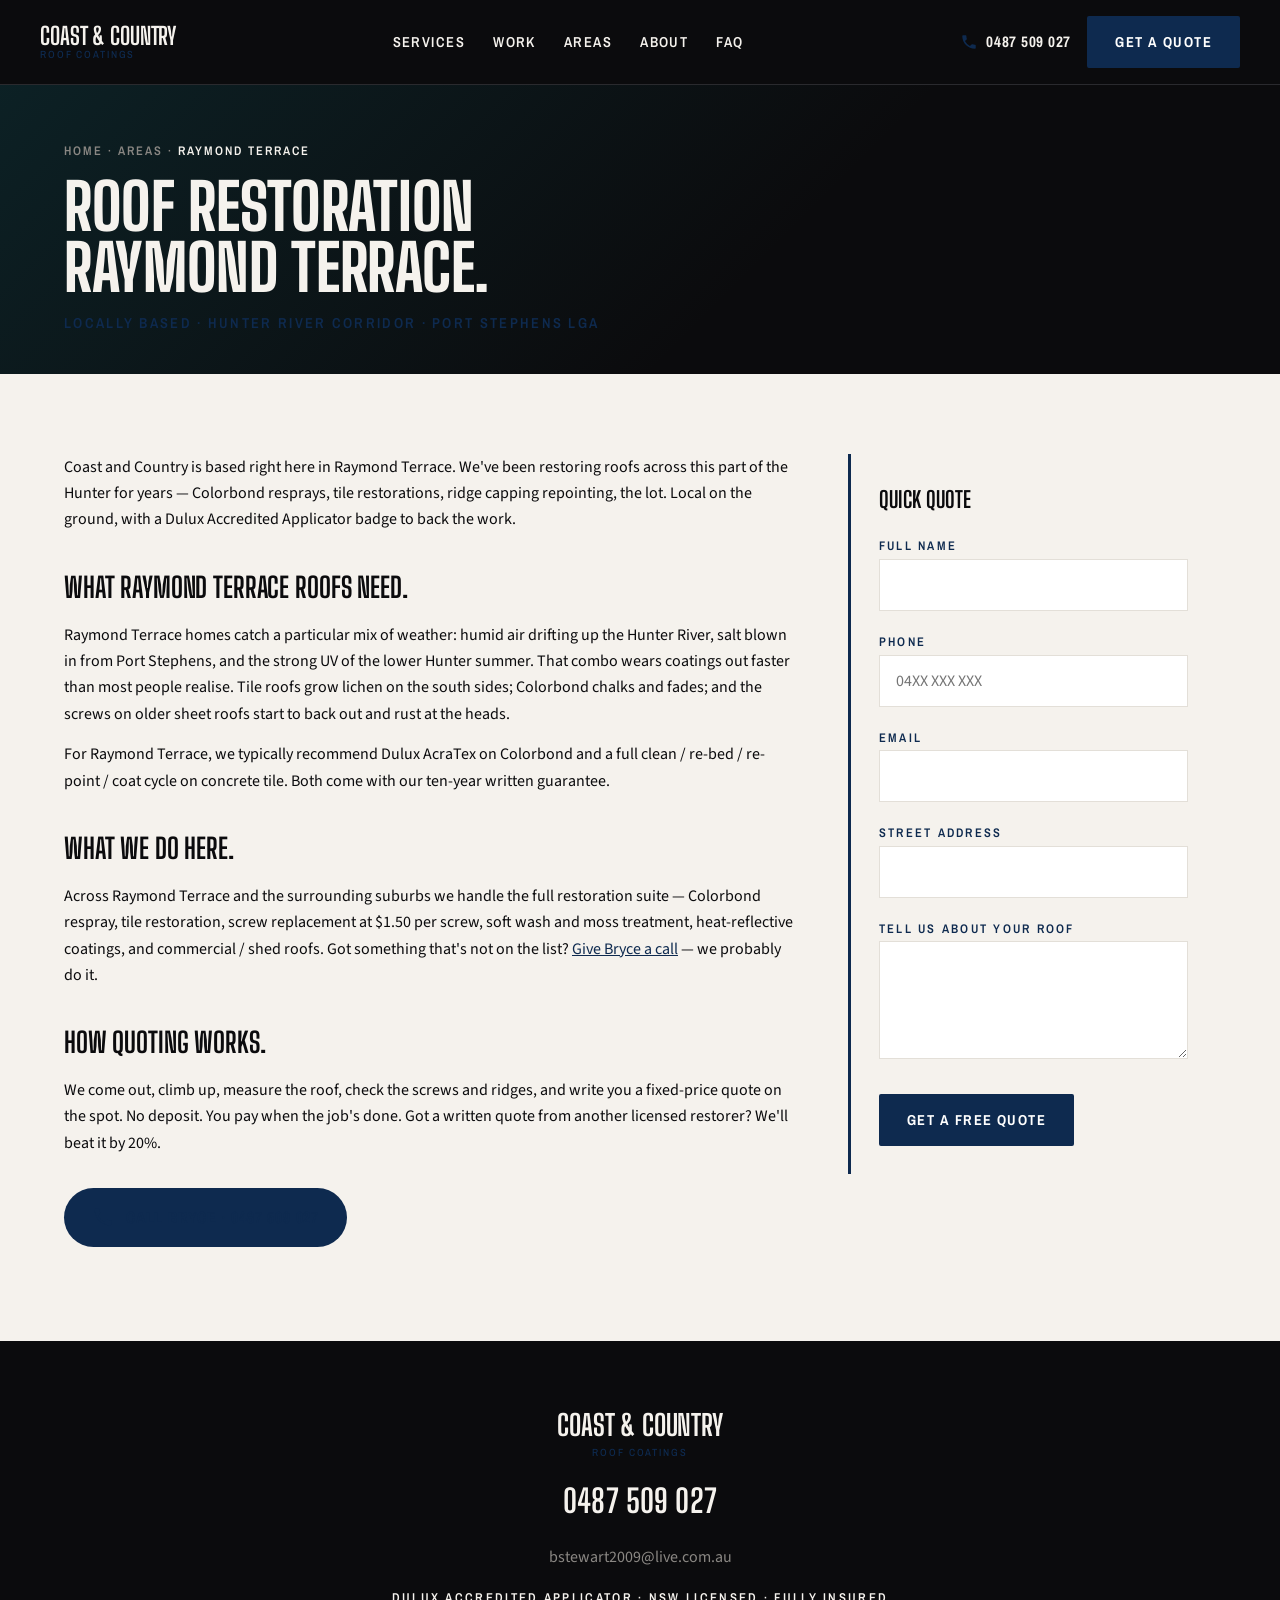
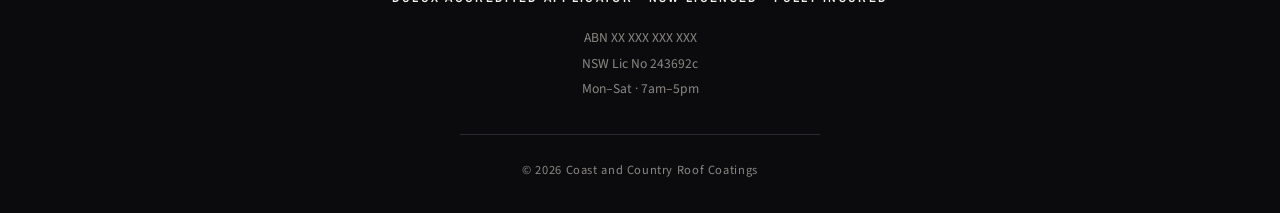
==== service-area.html @ fb25ac71 "Initial commit" ====
<!DOCTYPE html>
<html lang="en-AU">
<head>
  <meta charset="UTF-8">
  <meta name="viewport" content="width=device-width, initial-scale=1.0">
  <title>Roof Restoration Raymond Terrace · Coast and Country Roof Coatings</title>
  <meta name="description" content="Roof restoration for Raymond Terrace homes. Colorbond respray, tile restoration, soft wash. Dulux Accredited. 10-year written guarantee. Call Bryce on 0487 509 027.">

  <link rel="icon" type="image/png" sizes="32x32" href="images/favicon-32.png">
  <meta name="theme-color" content="#0E2A4F">

  <link rel="preconnect" href="https://fonts.googleapis.com">
  <link rel="preconnect" href="https://fonts.gstatic.com" crossorigin>
  <link href="https://fonts.googleapis.com/css2?family=Big+Shoulders+Display:wght@400;600;700;800&family=Archivo+Narrow:wght@400;500;600;700&family=Source+Sans+3:wght@400;500;600;700&display=swap" rel="stylesheet">
  <link rel="stylesheet" href="css/main.css">
</head>
<body>

<!-- Hidden Netlify form pre-registration -->
<form name="quote" netlify netlify-honeypot="bot-field" hidden>
  <input type="text" name="name"><input type="tel" name="phone"><input type="email" name="email">
  <input type="text" name="street_address"><textarea name="message"></textarea>
  <input type="file" name="roof_photos" multiple><input type="text" name="bot-field">
</form>

<template id="quote-fields-template">
  <div class="field"><label><span class="field-label">Full Name</span><input type="text" name="name" required autocomplete="name"></label></div>
  <div class="field"><label><span class="field-label">Phone</span><input type="tel" name="phone" required autocomplete="tel" placeholder="04XX XXX XXX"></label></div>
  <div class="field"><label><span class="field-label">Email</span><input type="email" name="email" required autocomplete="email"></label></div>
  <div class="field"><label><span class="field-label">Street address</span><input type="text" name="street_address" required></label></div>
  <div class="field"><label><span class="field-label">Tell us about your roof</span><textarea name="message" required rows="4"></textarea></label></div>
  <button type="submit" class="btn btn-primary form-submit">Get a Free Quote</button>
</template>

<!-- HEADER -->
<header class="site-header" id="site-header">
  <nav class="nav wrap" aria-label="Primary">
    <a href="/" class="brand"><span class="brand-text">Coast &amp; Country<small>Roof Coatings</small></span></a>
    <ul class="nav-links">
      <li><a href="/#services">Services</a></li>
      <li><a href="/#work">Work</a></li>
      <li><a href="/#areas">Areas</a></li>
      <li><a href="/#about">About</a></li>
      <li><a href="/#faq">FAQ</a></li>
    </ul>
    <div class="nav-cta">
      <a href="tel:0487509027" class="nav-phone">
        <svg viewBox="0 0 24 24" fill="currentColor" aria-hidden="true"><path d="M20 15.5c-1.25 0-2.45-.2-3.57-.57a1 1 0 00-1.02.24l-2.2 2.2a15.1 15.1 0 01-6.59-6.59l2.2-2.2a1 1 0 00.24-1.02A11.36 11.36 0 018.5 4a1 1 0 00-1-1H4a1 1 0 00-1 1c0 9.39 7.61 17 17 17a1 1 0 001-1v-3.5a1 1 0 00-1-1z"/></svg>
        0487 509 027
      </a>
      <button type="button" class="btn btn-primary" data-open-quote>Get a Quote</button>
    </div>
    <button class="nav-burger" aria-label="Open menu" aria-controls="mobile-sheet"><span></span></button>
  </nav>
</header>

<div class="mobile-sheet" id="mobile-sheet" role="dialog" aria-modal="true" aria-hidden="true">
  <div class="mobile-sheet-head">
    <a href="/" class="brand"><span class="brand-text">Coast &amp; Country<small>Roof Coatings</small></span></a>
    <button class="close" aria-label="Close menu">✕</button>
  </div>
  <ul>
    <li><a href="/#services">Services</a></li>
    <li><a href="/#work">Work</a></li>
    <li><a href="/#areas">Areas</a></li>
    <li><a href="/#about">About</a></li>
    <li><a href="/#faq">FAQ</a></li>
  </ul>
  <div class="mobile-cta">
    <a href="tel:0487509027" class="btn btn-outline-light">Call 0487 509 027</a>
    <button type="button" class="btn btn-primary" data-open-quote>Get a Quote</button>
  </div>
</div>

<!-- LOCAL HERO -->
<section class="local-hero">
  <div class="wrap">
    <nav class="breadcrumb" aria-label="Breadcrumb">
      <a href="/">Home</a> · <a href="/#areas">Areas</a> · <span class="current">Raymond Terrace</span>
    </nav>
    <h1 class="display">Roof Restoration<br>Raymond Terrace.</h1>
    <p class="sub">Locally based · Hunter River corridor · Port Stephens LGA</p>
  </div>
</section>

<!-- BODY -->
<section class="section-paper">
  <div class="wrap local-body">
    <div class="content">
      <p>Coast and Country is based right here in Raymond Terrace. We've been restoring roofs across this part of the Hunter for years — Colorbond resprays, tile restorations, ridge capping repointing, the lot. Local on the ground, with a Dulux Accredited Applicator badge to back the work.</p>

      <h2>What Raymond Terrace roofs need.</h2>
      <p>Raymond Terrace homes catch a particular mix of weather: humid air drifting up the Hunter River, salt blown in from Port Stephens, and the strong UV of the lower Hunter summer. That combo wears coatings out faster than most people realise. Tile roofs grow lichen on the south sides; Colorbond chalks and fades; and the screws on older sheet roofs start to back out and rust at the heads.</p>
      <p>For Raymond Terrace, we typically recommend Dulux AcraTex on Colorbond and a full clean / re-bed / re-point / coat cycle on concrete tile. Both come with our ten-year written guarantee.</p>

      <h2>What we do here.</h2>
      <p>Across Raymond Terrace and the surrounding suburbs we handle the full restoration suite — Colorbond respray, tile restoration, screw replacement at $1.50 per screw, soft wash and moss treatment, heat-reflective coatings, and commercial / shed roofs. Got something that's not on the list? <a href="tel:0487509027">Give Bryce a call</a> — we probably do it.</p>

      <h2>How quoting works.</h2>
      <p>We come out, climb up, measure the roof, check the screws and ridges, and write you a fixed-price quote on the spot. No deposit. You pay when the job's done. Got a written quote from another licensed restorer? We'll beat it by 20%.</p>

      <p style="margin-top:32px;">
        <a href="tel:0487509027" class="phone-pill">
          <svg viewBox="0 0 24 24" fill="currentColor" aria-hidden="true"><path d="M20 15.5c-1.25 0-2.45-.2-3.57-.57a1 1 0 00-1.02.24l-2.2 2.2a15.1 15.1 0 01-6.59-6.59l2.2-2.2a1 1 0 00.24-1.02A11.36 11.36 0 018.5 4a1 1 0 00-1-1H4a1 1 0 00-1 1c0 9.39 7.61 17 17 17a1 1 0 001-1v-3.5a1 1 0 00-1-1z"/></svg>
          <span>Call Bryce · 0487 509 027</span>
        </a>
      </p>
    </div>

    <aside class="sidebar">
      <h3>Quick Quote</h3>
      <form class="quote-form" name="quote" method="POST" action="/thanks.html" enctype="multipart/form-data" data-netlify="true" netlify-honeypot="bot-field" data-inject-quote-fields>
        <input type="hidden" name="form-name" value="quote">
        <input type="hidden" name="suburb" value="Raymond Terrace">
        <p class="honey-field" aria-hidden="true"><label>Don't fill this out: <input name="bot-field" tabindex="-1" autocomplete="off"></label></p>
      </form>
    </aside>
  </div>
</section>

<!-- FOOTER -->
<footer class="footer">
  <div class="wrap">
    <div class="footer-stack">
      <a href="/" class="footer-logo-link" aria-label="Coast and Country Roof Coatings">
        <span class="brand-text" style="font-size:1.8rem;">Coast &amp; Country<small>Roof Coatings</small></span>
      </a>
      <a href="tel:0487509027" class="footer-phone">0487 509 027</a>
      <a href="mailto:bstewart2009@live.com.au" class="footer-email">bstewart2009@live.com.au</a>
      <div class="footer-creds">Dulux Accredited Applicator · NSW Licensed · Fully Insured</div>
      <div class="footer-meta">
        <p>ABN XX XXX XXX XXX</p>
        <p>NSW Lic No 243692c</p>
        <p>Mon–Sat · 7am–5pm</p>
      </div>
      <div class="footer-line" aria-hidden="true"></div>
      <div class="footer-copy">© <span id="current-year">2026</span> Coast and Country Roof Coatings</div>
    </div>
  </div>
</footer>

<!-- STICKY MOBILE CTA -->
<div class="sticky-cta">
  <a href="tel:0487509027" class="btn btn-outline-light">
    <svg viewBox="0 0 24 24" fill="currentColor" aria-hidden="true"><path d="M20 15.5c-1.25 0-2.45-.2-3.57-.57a1 1 0 00-1.02.24l-2.2 2.2a15.1 15.1 0 01-6.59-6.59l2.2-2.2a1 1 0 00.24-1.02A11.36 11.36 0 018.5 4a1 1 0 00-1-1H4a1 1 0 00-1 1c0 9.39 7.61 17 17 17a1 1 0 001-1v-3.5a1 1 0 00-1-1z"/></svg>
    Call Bryce
  </a>
  <button type="button" class="btn btn-primary" data-open-quote>Get a Quote</button>
</div>

<!-- QUOTE MODAL -->
<div class="modal" id="quote-modal" role="dialog" aria-modal="true" aria-hidden="true">
  <div class="modal-backdrop" data-close-modal></div>
  <div class="modal-card">
    <button type="button" class="modal-close" aria-label="Close" data-close-modal>✕</button>
    <div class="modal-title">Quick Quote</div>
    <span class="modal-sub">Drop your details. We'll call you back within 24 hours.</span>
    <form class="modal-quote-form" name="quote" method="POST" action="/thanks.html" enctype="multipart/form-data" data-netlify="true" netlify-honeypot="bot-field" data-inject-quote-fields>
      <input type="hidden" name="form-name" value="quote">
      <input type="hidden" name="suburb" value="Raymond Terrace">
      <p class="honey-field" aria-hidden="true"><label>Don't fill this out: <input name="bot-field" tabindex="-1" autocomplete="off"></label></p>
    </form>
  </div>
</div>

<script src="js/main.js"></script>
</body>
</html>
---- css/main.css ----
/* ========================================================================
   Coast and Country Roof Coatings — main.css
   Family-site design system. Mirrors Heatshield architecture; palette and
   fonts swapped for Coast and Country. Variable name --brand replaces
   Heatshield's --red so future brands inherit cleanly.
   ======================================================================== */

/* --- Reset / base ---------------------------------------------------- */
*, *::before, *::after { box-sizing: border-box; }
html { -webkit-text-size-adjust: 100%; scroll-behavior: smooth; }
body {
  margin: 0;
  font-family: 'Source Sans 3', system-ui, sans-serif;
  font-size: 1rem;
  line-height: 1.6;
  color: var(--ink);
  background: var(--paper);
  -webkit-font-smoothing: antialiased;
  -moz-osx-font-smoothing: grayscale;
}
img, svg, video { display: block; max-width: 100%; height: auto; }
a { color: inherit; text-decoration: none; }
button { font: inherit; cursor: pointer; background: none; border: 0; color: inherit; }
ul, ol { margin: 0; padding: 0; list-style: none; }
h1, h2, h3, h4, h5, h6, p { margin: 0; }

/* --- Tokens ---------------------------------------------------------- */
:root {
  --ink:        #0B0B0D;
  --graphite:   #1C1C1E;
  --steel:      #2A2A2E;
  --concrete:   #8A8783;
  --paper:      #F5F2ED;
  --line:       #E3DFD8;
  --brand:      #0E2A4F;          /* deep navy — primary brand */
  --brand-deep: #06182E;          /* nearly-black navy for hover */
  --accent:     #2787DB;          /* bright blue — accents, CTAs */
  --secondary:  #2787DB;          /* alias for legacy class hooks */

  --section-py: 80px;
  --max-w: 1200px;
  --pad-x: 24px;

  --font-display: 'Big Shoulders Display', 'Anton', sans-serif;
  --font-ui:      'Archivo Narrow', 'Oswald', sans-serif;
  --font-body:    'Source Sans 3', 'Montserrat', sans-serif;

  --shadow-sm: 0 2px 8px rgba(0,0,0,.06);
  --shadow-md: 0 8px 24px rgba(0,0,0,.10);
  --shadow-lg: 0 24px 60px rgba(0,0,0,.18);

  --ease: cubic-bezier(.2,.7,.2,1);
}

/* --- Layout primitives ---------------------------------------------- */
.wrap {
  max-width: var(--max-w);
  margin: 0 auto;
  padding: 0 var(--pad-x);
}
section { padding: var(--section-py) 0; }
.section-paper { background: var(--paper); color: var(--ink); }
.section-dark  { background: var(--ink);   color: var(--paper); }
.section-dark .eyebrow { color: var(--secondary); }

.section-head {
  max-width: 820px;
  margin: 0 auto var(--section-py);
  text-align: center;
}
.section-head h2 {
  font-family: var(--font-display);
  font-weight: 700;
  font-size: clamp(2rem, 3.5vw + 1rem, 3.5rem);
  line-height: 1;
  letter-spacing: -0.005em;
  text-transform: uppercase;
  margin: 12px 0 16px;
}
.section-head p {
  font-size: 1.125rem;
  color: var(--concrete);
  max-width: 640px;
  margin: 0 auto;
}
.section-dark .section-head p { color: var(--concrete); }

.eyebrow {
  display: inline-block;
  font-family: var(--font-ui);
  font-weight: 600;
  font-size: 0.75rem;
  letter-spacing: 0.2em;
  text-transform: uppercase;
  color: var(--brand);
}

/* --- Reveal on scroll ----------------------------------------------- */
.reveal {
  opacity: 0;
  transform: translateY(20px);
  transition: opacity .8s var(--ease), transform .8s var(--ease);
}
.reveal.is-visible { opacity: 1; transform: translateY(0); }
@media (prefers-reduced-motion: reduce) {
  .reveal { opacity: 1 !important; transform: none !important; transition: none; }
}

/* --- Buttons -------------------------------------------------------- */
.btn {
  display: inline-flex;
  align-items: center;
  justify-content: center;
  gap: 10px;
  min-height: 52px;
  padding: 0 26px;
  font-family: var(--font-ui);
  font-weight: 700;
  font-size: 0.9rem;
  letter-spacing: 0.1em;
  text-transform: uppercase;
  border: 2px solid transparent;
  border-radius: 2px;
  transition: background .25s var(--ease), color .25s var(--ease), border-color .25s var(--ease), transform .25s var(--ease);
  white-space: nowrap;
}
.btn:hover { transform: translateY(-1px); }
.btn .arrow { width: 18px; height: 18px; }
.btn-primary { background: var(--brand); color: #fff; border-color: var(--brand); }
.btn-primary:hover { background: var(--brand-deep); border-color: var(--brand-deep); }
.btn-outline-light { background: transparent; color: var(--paper); border-color: var(--paper); }
.btn-outline-light:hover { background: var(--paper); color: var(--ink); }
.btn-outline-dark  { background: transparent; color: var(--ink);  border-color: var(--ink); }
.btn-outline-dark:hover  { background: var(--ink);  color: var(--paper); }

.phone-pill {
  display: inline-flex;
  align-items: center;
  gap: 12px;
  padding: 16px 28px;
  background: var(--brand);
  color: #fff;
  border-radius: 999px;
  font-family: var(--font-ui);
  font-weight: 700;
  letter-spacing: 0.05em;
  text-transform: uppercase;
  transition: background .25s var(--ease), transform .25s var(--ease);
}
.phone-pill svg { width: 22px; height: 22px; }
.phone-pill:hover { background: var(--brand-deep); transform: translateY(-1px); }
.phone-pill-sm { padding: 12px 22px; font-size: 0.875rem; }
@media (max-width: 480px) {
  .phone-pill { padding: 12px 20px; font-size: 0.875rem; }
  .phone-pill svg { width: 18px; height: 18px; }
}

/* --- Top announce ticker ------------------------------------------- */
.announce-bar {
  background: var(--ink);
  color: var(--paper);
  border-bottom: 1px solid var(--steel);
  overflow: hidden;
  height: 40px;
  display: flex;
  align-items: center;
}
.announce-track {
  display: inline-flex;
  align-items: center;
  white-space: nowrap;
  animation: marquee 60s linear infinite;
  font-family: var(--font-ui);
  font-weight: 600;
  font-size: 0.78rem;
  letter-spacing: 0.18em;
  text-transform: uppercase;
}
.announce-track span { padding: 0 18px; }
.announce-track .hot { color: var(--secondary); }
.announce-track .dot { color: var(--steel); padding: 0 6px; }

@keyframes marquee {
  from { transform: translateX(0); }
  to   { transform: translateX(-50%); }
}

/* --- Site header / nav --------------------------------------------- */
.site-header {
  position: sticky;
  top: 0;
  z-index: 50;
  background: var(--ink);
  color: var(--paper);
  border-bottom: 1px solid var(--steel);
  transition: box-shadow .25s var(--ease);
}
.site-header.is-scrolled { box-shadow: var(--shadow-md); }
.nav {
  display: flex;
  align-items: center;
  justify-content: space-between;
  gap: 20px;
  padding: 16px 0;
}
.brand { display: inline-flex; align-items: center; }
.brand-logo {
  height: 40px;
  width: auto;
  display: block;
}
.brand-text {
  font-family: var(--font-display);
  font-weight: 700;
  font-size: 1.5rem;
  letter-spacing: -0.005em;
  text-transform: uppercase;
  line-height: 0.9;
  color: var(--paper);
}
.brand-text small {
  display: block;
  font-family: var(--font-ui);
  font-size: 0.65rem;
  font-weight: 500;
  letter-spacing: 0.18em;
  color: var(--brand);
  margin-top: 4px;
}

.nav-links {
  display: flex;
  gap: 28px;
  font-family: var(--font-ui);
  font-weight: 600;
  font-size: 0.9rem;
  letter-spacing: 0.1em;
  text-transform: uppercase;
}
.nav-links a { color: var(--paper); transition: color .25s var(--ease); position: relative; }
.nav-links a:hover { color: var(--brand); }

.nav-cta { display: flex; align-items: center; gap: 16px; }
.nav-phone {
  display: inline-flex;
  align-items: center;
  gap: 8px;
  font-family: var(--font-ui);
  font-weight: 700;
  font-size: 0.95rem;
  letter-spacing: 0.05em;
  color: var(--paper);
}
.nav-phone svg { width: 18px; height: 18px; color: var(--brand); }

.nav-burger {
  display: none;
  width: 44px;
  height: 44px;
  position: relative;
}
.nav-burger span,
.nav-burger span::before,
.nav-burger span::after {
  content: '';
  position: absolute;
  left: 50%;
  width: 22px;
  height: 2px;
  background: var(--paper);
  transform: translateX(-50%);
  transition: transform .3s var(--ease), top .3s var(--ease);
}
.nav-burger span { top: 50%; transform: translate(-50%, -50%); }
.nav-burger span::before { top: -7px; }
.nav-burger span::after  { top:  7px; }

@media (max-width: 960px) {
  .nav-links { display: none; }
  .nav-phone { display: none; }
  .nav-burger { display: block; }
}

/* --- Mobile drawer ------------------------------------------------- */
.mobile-sheet {
  position: fixed;
  inset: 0 0 0 auto;
  width: min(360px, 90vw);
  background: var(--ink);
  color: var(--paper);
  z-index: 100;
  transform: translateX(100%);
  transition: transform .35s var(--ease);
  display: flex;
  flex-direction: column;
  padding: 24px;
}
.mobile-sheet.is-open { transform: translateX(0); box-shadow: var(--shadow-lg); }
.mobile-sheet-head {
  display: flex;
  align-items: center;
  justify-content: space-between;
  margin-bottom: 32px;
}
.mobile-sheet-head .close {
  width: 40px; height: 40px;
  font-size: 1.25rem;
  color: var(--paper);
}
.mobile-sheet ul {
  display: flex;
  flex-direction: column;
  gap: 4px;
  flex: 1;
}
.mobile-sheet ul a {
  display: block;
  padding: 14px 0;
  font-family: var(--font-display);
  font-size: 1.75rem;
  font-weight: 700;
  text-transform: uppercase;
  letter-spacing: 0.01em;
  border-bottom: 1px solid var(--steel);
  color: var(--paper);
}
.mobile-cta { display: flex; flex-direction: column; gap: 12px; margin-top: 20px; }

/* --- HERO ---------------------------------------------------------- */
.hero {
  position: relative;
  min-height: 80vh;
  display: flex;
  align-items: center;
  overflow: hidden;
  background: var(--ink);
  color: var(--paper);
}
.hero picture, .hero .hero-bg {
  position: absolute;
  inset: 0;
  width: 100%;
  height: 100%;
  object-fit: cover;
  object-position: center 60%;
  z-index: 1;
}
.hero::before {
  content: '';
  position: absolute;
  inset: 0;
  z-index: 2;
  background: linear-gradient(180deg, rgba(0,0,0,.55) 0%, rgba(0,0,0,.2) 50%, rgba(0,0,0,.7) 100%);
}
.hero-content {
  position: relative;
  z-index: 3;
  width: 100%;
  max-width: var(--max-w);
  margin: 0 auto;
  padding: 80px var(--pad-x);
  text-align: center;
}
.hero-eyebrow {
  font-family: var(--font-ui);
  font-weight: 600;
  font-size: 0.85rem;
  letter-spacing: 0.25em;
  text-transform: uppercase;
  color: var(--paper);
  margin-bottom: 24px;
}
.hero-headline {
  font-family: var(--font-display);
  font-weight: 800;
  font-size: clamp(3rem, 6vw, 5.5rem);
  line-height: 0.95;
  letter-spacing: -0.01em;
  text-transform: uppercase;
  margin-bottom: 24px;
}
.hero-sub {
  font-size: 1.125rem;
  max-width: 640px;
  margin: 0 auto 36px;
  color: var(--paper);
  opacity: 0.92;
}
.hero-sub-mobile  { display: none; }
.hero-sub-desktop { display: block; }
.hero-ctas {
  display: flex;
  gap: 16px;
  justify-content: center;
  flex-wrap: wrap;
}

@media (max-width: 720px) {
  .hero {
    min-height: 0;
    aspect-ratio: 3 / 4;
    align-items: stretch;
  }
  .hero::before {
    background: linear-gradient(180deg, rgba(0,0,0,.78) 0%, rgba(0,0,0,.25) 35%, rgba(0,0,0,.25) 65%, rgba(0,0,0,.78) 100%);
  }
  .hero-content {
    display: flex;
    flex-direction: column;
    justify-content: space-between;
    padding: 32px 20px;
    text-align: left;
  }
  .hero-headline { font-size: clamp(2.25rem, 10vw, 3rem); }
  .hero-sub-mobile  { display: block; }
  .hero-sub-desktop { display: none; }
  .hero-sub { margin: 0 0 20px; font-size: 1rem; max-width: 100%; }
  .hero-ctas { flex-direction: column; align-items: stretch; }
  .hero-ctas .btn { width: 100%; max-width: 280px; margin: 0 auto; min-height: 44px; }
}

/* --- Services ticker ---------------------------------------------- */
.ticker {
  background: var(--brand);
  color: #fff;
  overflow: hidden;
  height: 56px;
  display: flex;
  align-items: center;
  border-top: 1px solid var(--brand-deep);
  border-bottom: 1px solid var(--brand-deep);
}
.ticker-track {
  display: inline-flex;
  align-items: center;
  white-space: nowrap;
  animation: marquee 50s linear infinite;
  font-family: var(--font-ui);
  font-weight: 700;
  font-size: 1rem;
  letter-spacing: 0.12em;
  text-transform: uppercase;
}
.ticker-track span { padding: 0 22px; }
.ticker-track span:nth-child(odd)  { color: #fff; }
.ticker-track span:nth-child(even).sep { color: var(--secondary); padding: 0 10px; }
.ticker-track .sep { color: var(--secondary); padding: 0 10px; }

/* --- Services cards ------------------------------------------------ */
.services-grid {
  display: grid;
  grid-template-columns: repeat(3, 1fr);
  gap: 24px;
}
@media (max-width: 960px) { .services-grid { grid-template-columns: repeat(2, 1fr); } }
@media (max-width: 480px) { .services-grid { grid-template-columns: 1fr; } }

.service-card {
  position: relative;
  background: #fff;
  border: 1px solid var(--line);
  padding: 36px 28px;
  transition: transform .35s var(--ease), box-shadow .35s var(--ease), border-color .35s var(--ease);
}
.service-card:hover {
  transform: translateY(-4px);
  box-shadow: var(--shadow-md);
  border-color: var(--brand);
}
.service-card h3 {
  font-family: var(--font-ui);
  font-weight: 700;
  font-size: 1.4rem;
  letter-spacing: 0.05em;
  text-transform: uppercase;
  margin-bottom: 12px;
}
.service-card p { color: var(--concrete); font-size: 0.98rem; line-height: 1.55; margin-bottom: 20px; }
.service-card .learn {
  font-family: var(--font-ui);
  font-weight: 700;
  font-size: 0.85rem;
  letter-spacing: 0.12em;
  text-transform: uppercase;
  color: var(--brand);
  display: inline-flex;
  align-items: center;
  gap: 6px;
  transition: gap .25s var(--ease);
}
.service-card .learn:hover { gap: 12px; }
.service-card .learn .arrow { transition: transform .25s var(--ease); }
.service-card .learn:hover .arrow { transform: translateX(4px); }
.service-card.featured { border-color: var(--brand); box-shadow: var(--shadow-md); }
.service-tag {
  position: absolute;
  top: 16px;
  right: -8px;
  background: var(--brand);
  color: #fff;
  font-family: var(--font-ui);
  font-weight: 700;
  font-size: 0.7rem;
  letter-spacing: 0.18em;
  text-transform: uppercase;
  padding: 6px 14px;
  transform: rotate(-8deg);
  z-index: 2;
}
.service-badge {
  display: inline-block;
  background: var(--paper);
  color: var(--brand);
  border: 1px solid var(--brand);
  font-family: var(--font-ui);
  font-weight: 700;
  font-size: 0.8rem;
  letter-spacing: 0.05em;
  padding: 4px 10px;
  margin-bottom: 12px;
}

.services-cta-block {
  text-align: center;
  margin-top: 48px;
  padding-top: 40px;
  border-top: 1px solid var(--line);
}
.services-also {
  font-size: 1rem;
  color: var(--concrete);
  max-width: 720px;
  margin: 0 auto 24px;
}

/* --- About --------------------------------------------------------- */
.about-body {
  max-width: 820px;
  margin: 0 auto;
  text-align: center;
  font-size: 1.125rem;
  line-height: 1.65;
}
.about-body p { margin-bottom: 20px; }
.about-stats {
  display: flex;
  justify-content: center;
  align-items: center;
  flex-wrap: wrap;
  gap: 12px;
  margin-top: 36px;
  padding-top: 32px;
  border-top: 1px solid var(--line);
  font-family: var(--font-ui);
  font-weight: 600;
  font-size: 0.9rem;
  letter-spacing: 0.15em;
  text-transform: uppercase;
}
.about-stat-line strong {
  font-family: var(--font-display);
  font-size: 1.6rem;
  font-weight: 700;
  color: var(--brand);
  margin-right: 6px;
}
.about-stat-sep { color: var(--secondary); }

/* --- Featured Job · before/after slider --------------------------- */
.featured-job .ba-slider { margin-top: 12px; }
.ba-slider {
  position: relative;
  aspect-ratio: 16 / 9;
  width: 100%;
  max-width: 1100px;
  margin: 0 auto;
  overflow: hidden;
  cursor: ew-resize;
  background: var(--graphite);
  user-select: none;
}
.ba-slider .pane {
  position: absolute;
  inset: 0;
  width: 100%;
  height: 100%;
  overflow: hidden;
}
.ba-slider .pane img {
  position: absolute;
  inset: 0;
  width: 100%;
  height: 100%;
  object-fit: cover;
}
.ba-slider .pane.after { clip-path: inset(0 0 0 50%); transition: clip-path .15s ease-out; }
.ba-slider .handle {
  position: absolute;
  top: 0;
  bottom: 0;
  left: 50%;
  width: 4px;
  background: #fff;
  transform: translateX(-50%);
  pointer-events: none;
  box-shadow: 0 0 12px rgba(0,0,0,.4);
}
.ba-slider .handle-grip {
  position: absolute;
  top: 50%;
  left: 50%;
  transform: translate(-50%, -50%);
  width: 56px;
  height: 56px;
  border-radius: 50%;
  background: #fff;
  box-shadow: var(--shadow-md);
  display: flex;
  align-items: center;
  justify-content: center;
  gap: 0;
}
.ba-slider .handle-grip svg { width: 18px; height: 18px; color: var(--brand); }
.ba-label {
  position: absolute;
  top: 16px;
  font-family: var(--font-ui);
  font-weight: 700;
  font-size: 0.78rem;
  letter-spacing: 0.18em;
  text-transform: uppercase;
  background: rgba(0,0,0,.6);
  color: #fff;
  padding: 6px 12px;
  pointer-events: none;
  z-index: 3;
}
.ba-label-before { left: 16px; }
.ba-label-after  { right: 16px; }

.video-block { margin-top: 48px; }
.video-wrap {
  position: relative;
  aspect-ratio: 16 / 9;
  background: var(--graphite);
  overflow: hidden;
}
.media-video {
  width: 100%;
  height: 100%;
  object-fit: cover;
}

/* --- Process steps ------------------------------------------------- */
.process {
  display: grid;
  grid-template-columns: repeat(3, 1fr);
  gap: 28px;
}
@media (max-width: 960px) { .process { grid-template-columns: 1fr; max-width: 540px; margin: 0 auto; } }
.process-step { background: #fff; border: 1px solid var(--line); }
.process-step-img {
  aspect-ratio: 4 / 3;
  background: var(--graphite);
  position: relative;
  overflow: hidden;
}
.process-step-img img { width: 100%; height: 100%; object-fit: cover; }
.process-step-body { padding: 28px; }
.process-step-body .num {
  font-family: var(--font-display);
  font-size: 2.5rem;
  font-weight: 700;
  color: var(--brand);
  line-height: 1;
}
.process-step-body h3 {
  font-family: var(--font-ui);
  font-weight: 700;
  font-size: 1.25rem;
  text-transform: uppercase;
  letter-spacing: 0.05em;
  margin: 8px 0 12px;
}
.process-step-body p { color: var(--concrete); font-size: 0.98rem; }

/* --- More Work · B/A carousel ------------------------------------- */
.ba-carousel {
  display: grid;
  grid-template-columns: repeat(3, 1fr);
  gap: 24px;
}
@media (max-width: 960px) {
  .ba-carousel { grid-template-columns: 1fr; max-width: 600px; margin: 0 auto; }
}
.ba-item { display: block; }
.ba-caption {
  margin-bottom: 12px;
  text-align: center;
}
.ba-type {
  font-family: var(--font-ui);
  font-weight: 700;
  font-size: 0.78rem;
  letter-spacing: 0.18em;
  text-transform: uppercase;
  color: var(--brand);
}
.ba-carousel .ba-slider { aspect-ratio: 1 / 1; }

/* --- Image placeholder (diagonal stripes) ------------------------- */
.placeholder-stripes {
  position: relative;
  background: repeating-linear-gradient(
    45deg,
    var(--graphite),
    var(--graphite) 12px,
    var(--steel) 12px,
    var(--steel) 24px
  );
  display: flex;
  align-items: center;
  justify-content: center;
  color: var(--concrete);
  font-family: var(--font-ui);
  font-weight: 700;
  font-size: 0.78rem;
  letter-spacing: 0.18em;
  text-transform: uppercase;
  text-align: center;
  padding: 20px;
  min-height: 100%;
}
.ph-label { color: var(--paper); opacity: 0.7; }

/* --- Gallery ------------------------------------------------------- */
.gallery-viewport {
  overflow: hidden;
  margin-top: 24px;
}
.gallery-track {
  display: flex;
  gap: 16px;
  padding: 0 var(--pad-x);
  will-change: transform;
}
.gallery-tile {
  flex: 0 0 280px;
  aspect-ratio: 4 / 3;
  background: var(--graphite);
  overflow: hidden;
  position: relative;
}
.gallery-tile img { width: 100%; height: 100%; object-fit: cover; transition: transform .6s var(--ease); }
.gallery-tile:hover img { transform: scale(1.05); }

.gallery-dots {
  display: flex;
  gap: 8px;
  justify-content: center;
  margin-top: 28px;
}
.gallery-dot {
  width: 8px; height: 8px; border-radius: 50%;
  background: var(--steel);
  transition: background .25s var(--ease), transform .25s var(--ease);
}
.gallery-dot.is-active { background: var(--brand); transform: scale(1.3); }

/* --- Colour guide ------------------------------------------------- */
.colour-grid {
  display: grid;
  grid-template-columns: repeat(4, 1fr);
  gap: 16px;
}
@media (max-width: 960px) { .colour-grid { grid-template-columns: repeat(3, 1fr); } }
@media (max-width: 600px) { .colour-grid { grid-template-columns: repeat(2, 1fr); } }

.colour-card {
  display: flex;
  flex-direction: column;
  background: #fff;
  border: 1px solid var(--line);
  overflow: hidden;
  transition: border-color .25s var(--ease), transform .25s var(--ease);
  text-align: left;
  width: 100%;
}
.colour-card:hover { border-color: var(--brand); transform: translateY(-2px); }
.colour-swatch {
  display: block;
  aspect-ratio: 16 / 9;
  width: 100%;
}
.colour-swatch[data-pale] { box-shadow: inset 0 0 0 1px var(--line); }
.colour-meta {
  padding: 14px 16px;
  display: flex;
  justify-content: space-between;
  align-items: flex-start;
  gap: 8px;
}
.colour-name {
  font-family: var(--font-ui);
  font-weight: 700;
  font-size: 0.95rem;
  letter-spacing: 0.04em;
  text-transform: uppercase;
  display: flex;
  flex-direction: column;
}
.colour-hex {
  font-family: var(--font-body);
  font-weight: 400;
  font-size: 0.75rem;
  color: var(--concrete);
  letter-spacing: 0.02em;
  text-transform: none;
  margin-top: 2px;
}
.colour-tone {
  font-family: var(--font-ui);
  font-weight: 600;
  font-size: 0.7rem;
  letter-spacing: 0.16em;
  text-transform: uppercase;
  color: var(--secondary);
}

.colour-expand-wrap { text-align: center; margin-top: 32px; }
.btn-outline-orange {
  display: inline-flex;
  align-items: center;
  gap: 10px;
  padding: 14px 28px;
  font-family: var(--font-ui);
  font-weight: 700;
  font-size: 0.85rem;
  letter-spacing: 0.12em;
  text-transform: uppercase;
  background: transparent;
  color: var(--secondary);
  border: 2px solid var(--secondary);
  transition: background .25s var(--ease), color .25s var(--ease);
}
.btn-outline-orange:hover { background: var(--secondary); color: #fff; }
.btn-outline-orange .chev { width: 16px; height: 16px; transition: transform .25s var(--ease); }
.btn-outline-orange[aria-expanded="true"] .chev { transform: rotate(180deg); }
.colour-extra { margin-top: 24px; }
.colour-extra[hidden] { display: none; }

.colour-cta-wrap { text-align: center; margin-top: 48px; }
.colour-cta-lead { font-size: 1.05rem; margin-bottom: 16px; }
.colour-disclaimer {
  font-size: 0.78rem;
  color: var(--concrete);
  max-width: 720px;
  margin: 24px auto 0;
  line-height: 1.5;
}

/* --- Guarantee gauge ---------------------------------------------- */
.guarantee-gauge {
  position: relative;
  width: 240px;
  height: 240px;
  margin: 0 auto;
}
.gauge-svg { width: 100%; height: 100%; }
.gauge-track { stroke: var(--line); }
.gauge-arc { stroke: var(--brand); stroke-dasharray: 1; stroke-dashoffset: 1; transition: stroke-dashoffset 1.6s var(--ease); }
.gauge-arc.is-animating { stroke-dashoffset: 0; }
.gauge-text {
  position: absolute;
  inset: 0;
  display: flex;
  flex-direction: column;
  align-items: center;
  justify-content: center;
  gap: 0;
  text-align: center;
}
.gauge-num {
  font-family: var(--font-display);
  font-size: 4rem;
  font-weight: 800;
  line-height: 1;
  color: var(--ink);
}
.gauge-unit {
  font-family: var(--font-ui);
  font-weight: 700;
  font-size: 1rem;
  letter-spacing: 0.18em;
  text-transform: uppercase;
  color: var(--brand);
  margin-top: 4px;
}
.gauge-sub {
  font-family: var(--font-ui);
  font-weight: 500;
  font-size: 0.78rem;
  letter-spacing: 0.16em;
  text-transform: uppercase;
  color: var(--concrete);
  margin-top: 6px;
}

/* --- Reviews ------------------------------------------------------- */
.reviews-carousel {
  position: relative;
  margin-top: 12px;
}
.reviews-track {
  display: grid;
  grid-template-columns: repeat(3, 1fr);
  gap: 24px;
}
@media (max-width: 960px) { .reviews-track { grid-template-columns: 1fr; max-width: 540px; margin: 0 auto; } }
.review-card {
  background: #fff;
  border: 1px solid var(--line);
  padding: 28px;
}
.review-stars { display: flex; gap: 4px; margin-bottom: 16px; }
.review-stars svg { width: 18px; height: 18px; color: var(--brand); }
.review-text { font-size: 1.02rem; line-height: 1.55; color: var(--ink); margin-bottom: 20px; }
.review-divider { display: block; width: 60px; height: 1px; background: var(--secondary); margin-bottom: 12px; }
.review-name {
  font-family: var(--font-ui);
  font-weight: 700;
  font-size: 0.95rem;
  letter-spacing: 0.05em;
  text-transform: uppercase;
}

.reviews-arrow {
  position: absolute;
  top: 50%;
  transform: translateY(-50%);
  width: 44px;
  height: 44px;
  background: var(--ink);
  color: var(--paper);
  border-radius: 50%;
  display: flex;
  align-items: center;
  justify-content: center;
  z-index: 2;
  transition: background .25s var(--ease);
}
.reviews-arrow:hover { background: var(--brand); }
.reviews-arrow svg { width: 18px; height: 18px; }
.reviews-arrow-prev { left: -22px; }
.reviews-arrow-next { right: -22px; }
@media (max-width: 960px) { .reviews-arrow { display: none; } }

.reviews-dots {
  display: flex;
  gap: 8px;
  justify-content: center;
  margin-top: 28px;
}
.review-dot {
  width: 9px; height: 9px; border-radius: 50%;
  background: var(--line);
  transition: background .25s var(--ease), transform .25s var(--ease);
}
.review-dot.is-active { background: var(--brand); transform: scale(1.2); }

/* --- Areas We Serve ----------------------------------------------- */
.areas-cols {
  display: grid;
  grid-template-columns: repeat(3, 1fr);
  gap: 32px;
}
@media (max-width: 960px) { .areas-cols { grid-template-columns: 1fr; max-width: 520px; margin: 0 auto; } }

details.areas-col { border-bottom: 1px solid var(--steel); padding-bottom: 12px; }
details.areas-col summary {
  list-style: none;
  cursor: default;
  display: flex;
  align-items: baseline;
  justify-content: space-between;
  gap: 12px;
  padding: 12px 0;
}
details.areas-col summary::-webkit-details-marker { display: none; }
.areas-col-title {
  font-family: var(--font-display);
  font-weight: 700;
  font-size: 1.5rem;
  text-transform: uppercase;
  letter-spacing: 0.005em;
  color: var(--paper);
}
.areas-col-count {
  display: none;
  font-family: var(--font-ui);
  font-weight: 600;
  font-size: 0.75rem;
  letter-spacing: 0.18em;
  text-transform: uppercase;
  color: var(--brand);
}
.areas-col-chev { display: none; color: var(--brand); }
details.areas-col ul {
  display: grid;
  grid-template-columns: 1fr 1fr;
  gap: 6px 16px;
  margin-top: 12px;
}
details.areas-col ul li {
  font-family: var(--font-body);
  font-size: 1rem;
  color: var(--paper);
  position: relative;
  padding-left: 18px;
}
details.areas-col ul li::before {
  content: '/';
  color: var(--brand);
  position: absolute;
  left: 0;
  font-weight: 700;
}

@media (max-width: 720px) {
  details.areas-col summary { cursor: pointer; }
  .areas-col-count { display: inline-flex; }
  .areas-col-chev { display: inline-flex; transition: transform .25s var(--ease); }
  details.areas-col[open] .areas-col-chev { transform: rotate(180deg); }
  details.areas-col:not([open]) ul { display: none; }
  details.areas-col ul { grid-template-columns: 1fr; }
}

.areas-cta { margin-top: 48px; text-align: center; }

/* --- FAQ ----------------------------------------------------------- */
.faq-list { max-width: 820px; margin: 0 auto; }
.faq-item { border-bottom: 1px solid var(--line); }
.faq-q {
  list-style: none;
  cursor: pointer;
  padding: 22px 0;
  display: flex;
  justify-content: space-between;
  align-items: center;
  gap: 16px;
  font-family: var(--font-ui);
  font-weight: 700;
  font-size: 1.1rem;
  letter-spacing: 0.02em;
  text-transform: uppercase;
}
.faq-q::-webkit-details-marker { display: none; }
.plus {
  font-family: var(--font-display);
  font-size: 1.6rem;
  color: var(--brand);
  transition: transform .25s var(--ease);
  line-height: 1;
}
.faq-item[open] .plus { transform: rotate(45deg); }
.faq-a {
  padding: 0 0 22px;
  font-size: 1rem;
  line-height: 1.65;
  color: var(--concrete);
  max-width: 720px;
}

/* --- Quote form --------------------------------------------------- */
.quote-section { padding-bottom: calc(var(--section-py) + 20px); }
.quote-form, .lead-popup-form, .modal-quote-form {
  display: flex;
  flex-direction: column;
  gap: 18px;
  max-width: 720px;
  margin: 0 auto;
}
.honey-field { position: absolute; left: -10000px; opacity: 0; pointer-events: none; }
.field { display: flex; flex-direction: column; }
.field-label {
  font-family: var(--font-ui);
  font-weight: 600;
  font-size: 0.78rem;
  letter-spacing: 0.18em;
  text-transform: uppercase;
  color: var(--brand);
  margin-bottom: 6px;
}
.field-help { font-size: 0.85rem; color: var(--concrete); margin-bottom: 6px; display: block; }
.field input, .field textarea {
  width: 100%;
  padding: 14px 16px;
  background: var(--graphite);
  color: var(--paper);
  border: 1px solid var(--steel);
  font-family: var(--font-body);
  font-size: 1rem;
  border-radius: 0;
  transition: border-color .25s var(--ease);
}
.section-paper .field input, .section-paper .field textarea {
  background: #fff;
  color: var(--ink);
  border-color: var(--line);
}
.field input:focus, .field textarea:focus { outline: none; border-color: var(--brand); }

.file-dropzone {
  display: flex;
  flex-direction: column;
  align-items: center;
  justify-content: center;
  gap: 10px;
  padding: 28px;
  background: var(--graphite);
  border: 2px dashed var(--steel);
  cursor: pointer;
  transition: border-color .25s var(--ease), background .25s var(--ease);
  text-align: center;
}
.section-paper .file-dropzone { background: #fff; border-color: var(--line); }
.file-dropzone:hover, .file-dropzone.is-drag { border-color: var(--brand); }
.file-dropzone input[type="file"] { display: none; }
.dropzone-icon { width: 32px; height: 32px; color: var(--brand); }
.dropzone-text { font-family: var(--font-ui); font-weight: 600; font-size: 0.9rem; letter-spacing: 0.05em; }

.dropzone-previews { display: flex; flex-wrap: wrap; gap: 8px; }
.dropzone-thumb {
  position: relative;
  width: 80px; height: 80px;
  border: 1px solid var(--steel);
  overflow: hidden;
}
.dropzone-thumb img { width: 100%; height: 100%; object-fit: cover; }
.dropzone-thumb button {
  position: absolute;
  top: 2px; right: 2px;
  width: 22px; height: 22px;
  border-radius: 50%;
  background: var(--ink);
  color: var(--paper);
  font-size: 0.8rem;
  display: flex; align-items: center; justify-content: center;
}
.dropzone-error { font-size: 0.85rem; color: var(--secondary); }

.form-submit { align-self: flex-start; margin-top: 8px; }
.form-note { font-size: 0.85rem; color: var(--concrete); }

/* --- Footer ------------------------------------------------------- */
.footer {
  background: var(--ink);
  color: var(--paper);
  padding: 72px 0 32px;
}
.footer-stack {
  display: flex;
  flex-direction: column;
  align-items: center;
  gap: 18px;
  text-align: center;
}
.footer-logo { height: 56px; width: auto; }
.footer-phone {
  font-family: var(--font-display);
  font-size: 2rem;
  font-weight: 700;
  letter-spacing: 0.005em;
  color: var(--paper);
}
.footer-email { color: var(--concrete); font-size: 1rem; }
.footer-creds {
  font-family: var(--font-ui);
  font-weight: 600;
  font-size: 0.8rem;
  letter-spacing: 0.18em;
  text-transform: uppercase;
  color: var(--paper);
}
.footer-meta { font-size: 0.85rem; color: var(--concrete); display: flex; flex-direction: column; gap: 4px; }
.footer-social { display: flex; gap: 16px; margin-top: 12px; }
.footer-social a {
  width: 40px; height: 40px;
  border: 1px solid var(--steel);
  border-radius: 50%;
  display: flex;
  align-items: center;
  justify-content: center;
  color: var(--paper);
  transition: background .25s var(--ease), border-color .25s var(--ease);
}
.footer-social a:hover { background: var(--brand); border-color: var(--brand); }
.footer-social svg { width: 18px; height: 18px; }
.footer-line {
  width: 100%;
  max-width: 360px;
  height: 1px;
  background: var(--steel);
  margin: 16px 0 8px;
}
.footer-copy { font-size: 0.78rem; color: var(--concrete); letter-spacing: 0.05em; }

/* --- Sticky mobile CTA -------------------------------------------- */
.sticky-cta {
  display: none;
  position: fixed;
  left: 12px; right: 12px; bottom: 12px;
  z-index: 60;
  gap: 10px;
  padding: 8px;
  background: var(--ink);
  border: 1px solid var(--steel);
  box-shadow: var(--shadow-lg);
  border-radius: 4px;
}
.sticky-cta .btn { flex: 1; min-height: 48px; font-size: 0.82rem; padding: 0 12px; }
.sticky-cta .btn svg { width: 16px; height: 16px; }
@media (max-width: 720px) { .sticky-cta { display: flex; } body { padding-bottom: 80px; } }

/* --- Lead popup --------------------------------------------------- */
.lead-popup, .modal {
  position: fixed; inset: 0;
  display: none;
  align-items: center;
  justify-content: center;
  z-index: 200;
  padding: 20px;
}
.lead-popup.is-open, .modal.is-open { display: flex; }
.lead-popup-backdrop, .modal-backdrop {
  position: absolute; inset: 0;
  background: rgba(0,0,0,.7);
}
.lead-popup-card, .modal-card {
  position: relative;
  background: var(--paper);
  color: var(--ink);
  width: 100%;
  max-width: 540px;
  max-height: calc(100vh - 40px);
  overflow-y: auto;
  padding: 40px 32px;
  z-index: 1;
  box-shadow: var(--shadow-lg);
  animation: pop .35s var(--ease);
}
@keyframes pop {
  from { transform: translateY(20px) scale(.98); opacity: 0; }
  to   { transform: translateY(0)    scale(1);   opacity: 1; }
}
.lead-popup-close, .modal-close {
  position: absolute;
  top: 14px; right: 14px;
  width: 36px; height: 36px;
  font-size: 1.1rem;
  color: var(--ink);
}
.lead-popup-title, .modal-title {
  font-family: var(--font-display);
  font-size: 2.25rem;
  font-weight: 700;
  text-transform: uppercase;
  line-height: 1;
  letter-spacing: -0.005em;
}
.lead-popup-accent {
  display: block;
  width: 60px; height: 3px;
  background: var(--brand);
  margin: 16px 0 14px;
}
.lead-popup-sub, .modal-sub {
  font-size: 1rem;
  color: var(--concrete);
  margin-bottom: 24px;
  display: block;
}
.lead-popup-divider {
  height: 1px;
  background: var(--line);
  margin: 24px 0;
}
.lead-popup-phone-block { text-align: center; }
.lead-popup-or {
  font-family: var(--font-ui);
  font-weight: 600;
  font-size: 0.78rem;
  letter-spacing: 0.18em;
  text-transform: uppercase;
  color: var(--concrete);
  display: block;
  margin-bottom: 8px;
}
.lead-popup-phone {
  font-family: var(--font-display);
  font-size: 1.8rem;
  font-weight: 700;
  color: var(--brand);
}
.lead-popup-footnote {
  text-align: center;
  font-size: 0.8rem;
  color: var(--concrete);
  margin-top: 16px;
}

/* --- Service-area page styles ------------------------------------ */
.local-hero {
  background: var(--ink);
  color: var(--paper);
  padding: 56px 0 40px;
  position: relative;
  overflow: hidden;
}
.local-hero::before {
  content: '';
  position: absolute;
  inset: 0;
  background: linear-gradient(135deg, rgba(15,89,99,.28), transparent 60%);
}
.local-hero .wrap { position: relative; z-index: 1; }
.breadcrumb {
  font-family: var(--font-ui);
  font-weight: 600;
  font-size: 0.78rem;
  letter-spacing: 0.16em;
  text-transform: uppercase;
  color: var(--concrete);
  margin-bottom: 16px;
}
.breadcrumb a { color: var(--concrete); transition: color .25s var(--ease); }
.breadcrumb a:hover { color: var(--brand); }
.breadcrumb .current { color: var(--paper); }
.local-hero .display {
  font-family: var(--font-display);
  font-size: clamp(2.5rem, 5vw, 4rem);
  font-weight: 800;
  text-transform: uppercase;
  line-height: 0.95;
  letter-spacing: -0.005em;
  margin-bottom: 12px;
}
.local-hero .sub {
  font-family: var(--font-ui);
  font-weight: 600;
  font-size: 0.9rem;
  letter-spacing: 0.16em;
  text-transform: uppercase;
  color: var(--brand);
}

.local-body { display: grid; grid-template-columns: 2fr 1fr; gap: 48px; }
@media (max-width: 960px) { .local-body { grid-template-columns: 1fr; } }
.local-body .content h2 {
  font-family: var(--font-display);
  font-weight: 700;
  font-size: 1.75rem;
  text-transform: uppercase;
  letter-spacing: -0.005em;
  margin: 32px 0 12px;
}
.local-body .content p { margin-bottom: 14px; line-height: 1.65; }
.local-body .content a { color: var(--brand); text-decoration: underline; }
.sidebar { background: var(--paper); padding: 28px; border-left: 3px solid var(--brand); align-self: start; position: sticky; top: 100px; }
.sidebar h3 {
  font-family: var(--font-display);
  font-size: 1.4rem;
  font-weight: 700;
  text-transform: uppercase;
  margin-bottom: 16px;
}

/* --- Thanks page -------------------------------------------------- */
.thanks {
  min-height: 60vh;
  display: flex;
  align-items: center;
  text-align: center;
  background: var(--paper);
  padding: 80px 0;
}
.thanks .check {
  width: 80px; height: 80px;
  background: var(--brand);
  color: #fff;
  border-radius: 50%;
  display: flex;
  align-items: center;
  justify-content: center;
  margin: 0 auto 28px;
}
.thanks .check svg { width: 44px; height: 44px; }
.thanks h1 {
  font-family: var(--font-display);
  font-weight: 800;
  font-size: clamp(2rem, 5vw, 3.25rem);
  text-transform: uppercase;
  margin-bottom: 16px;
  letter-spacing: -0.005em;
}
.thanks p { max-width: 540px; margin: 0 auto; font-size: 1.05rem; line-height: 1.6; color: var(--concrete); }

/* --- Section padding adjustments --------------------------------- */
@media (max-width: 720px) {
  :root { --section-py: 56px; --pad-x: 16px; }
  .section-head { margin-bottom: 40px; }
}

/* ====================================================================
   FRESH LOOK · Visual differentiation overrides
   These rules layer on top of the family-template base to give
   Coast & Country a distinct visual identity vs. Heatshield while
   keeping all class names intact for main.js compatibility.
   ==================================================================== */

/* --- Hero · asymmetric card overlay + angled accent --------------- */
.hero {
  background: var(--brand-deep);
}
.hero::before {
  background:
    linear-gradient(105deg,
      rgba(6,24,46,.85) 0%,
      rgba(6,24,46,.55) 45%,
      rgba(6,24,46,.15) 75%,
      rgba(6,24,46,.55) 100%);
}
.hero::after {
  content: '';
  position: absolute;
  left: 0;
  right: 0;
  bottom: 0;
  height: 80px;
  background: var(--paper);
  clip-path: polygon(0 100%, 100% 100%, 100% 30%, 0 100%);
  z-index: 3;
}
@media (min-width: 901px) {
  .hero-content {
    text-align: left;
    padding: 100px var(--pad-x) 130px;
    max-width: var(--max-w);
  }
  .hero-top {
    max-width: 720px;
    background: rgba(6,24,46,.55);
    backdrop-filter: blur(6px);
    -webkit-backdrop-filter: blur(6px);
    padding: 36px 40px 36px 36px;
    border-left: 4px solid var(--accent);
    margin-bottom: 28px;
  }
  .hero-eyebrow {
    color: var(--accent);
    margin-bottom: 16px;
  }
  .hero-headline {
    font-size: clamp(3rem, 6.5vw, 5.75rem);
  }
  .hero-headline .accent { color: var(--accent); }
  .hero-sub-desktop { margin: 0; max-width: 100%; }
  .hero-ctas { justify-content: flex-start; }
}

/* --- Angled section divider utility ------------------------------- */
.section-divider-angled {
  position: relative;
  height: 60px;
  background: var(--paper);
  margin: 0;
  padding: 0;
  overflow: hidden;
}
.section-divider-angled.to-dark { background: var(--ink); }
.section-divider-angled.to-dark::before {
  content: '';
  position: absolute;
  inset: 0;
  background: var(--paper);
  clip-path: polygon(0 0, 100% 0, 100% 0, 0 100%);
}
.section-divider-angled.to-paper { background: var(--paper); }
.section-divider-angled.to-paper::before {
  content: '';
  position: absolute;
  inset: 0;
  background: var(--ink);
  clip-path: polygon(0 0, 100% 0, 100% 100%, 0 0);
}

/* --- Services grid · magazine layout (1 large + 5 small) ---------- */
@media (min-width: 901px) {
  .services-grid {
    display: grid;
    grid-template-columns: repeat(6, 1fr);
    grid-auto-rows: minmax(260px, auto);
    gap: 24px;
  }
  .service-card { grid-column: span 2; }
  .service-card:first-child {
    grid-column: span 4;
    grid-row: span 2;
    display: flex;
    flex-direction: column;
    justify-content: space-between;
    background: var(--brand);
    color: var(--paper);
    border-color: var(--brand);
  }
  .service-card:first-child h3 {
    font-size: clamp(2rem, 3vw, 2.6rem);
    color: var(--paper);
  }
  .service-card:first-child p { color: rgba(245,242,237,.85); }
  .service-card:first-child .service-card-link { color: var(--accent); }
  .service-card:first-child .badge {
    background: var(--accent);
    color: var(--brand-deep);
  }
}

/* --- About · editorial split layout ------------------------------- */
.about-body {
  display: grid;
  grid-template-columns: 1.3fr 1fr;
  gap: 60px;
  max-width: var(--max-w);
  margin: 0 auto;
  align-items: start;
}
@media (max-width: 900px) {
  .about-body {
    grid-template-columns: 1fr;
    gap: 32px;
  }
}
.about-pullquote {
  border-left: 4px solid var(--accent);
  padding: 8px 0 8px 24px;
  margin: 28px 0;
  font-family: var(--font-display);
  font-weight: 700;
  font-size: clamp(1.4rem, 2.2vw, 1.85rem);
  line-height: 1.2;
  color: var(--paper);
  letter-spacing: -0.005em;
}
.section-paper .about-pullquote { color: var(--brand); }
.about-aside {
  background: var(--brand-deep);
  color: var(--paper);
  padding: 32px;
  border-top: 4px solid var(--accent);
}
.section-paper .about-aside { background: var(--brand); }
.about-aside-title {
  font-family: var(--font-ui);
  font-weight: 600;
  font-size: 0.8rem;
  letter-spacing: 0.2em;
  text-transform: uppercase;
  color: var(--accent);
  margin-bottom: 18px;
}
.about-aside-stat {
  border-bottom: 1px solid rgba(255,255,255,.12);
  padding: 18px 0;
  display: flex;
  align-items: baseline;
  justify-content: space-between;
  gap: 16px;
}
.about-aside-stat:last-child { border-bottom: 0; }
.about-aside-stat .num {
  font-family: var(--font-display);
  font-weight: 800;
  font-size: clamp(1.75rem, 3vw, 2.4rem);
  color: var(--paper);
  line-height: 1;
}
.about-aside-stat .label {
  font-family: var(--font-ui);
  font-weight: 600;
  font-size: 0.8rem;
  letter-spacing: 0.16em;
  text-transform: uppercase;
  color: rgba(255,255,255,.78);
  text-align: right;
  flex-shrink: 0;
}

/* --- Process · 4-step vertical timeline --------------------------- */
.process-timeline {
  max-width: 920px;
  margin: 0 auto;
  position: relative;
}
.process-timeline::before {
  content: '';
  position: absolute;
  left: 56px;
  top: 30px;
  bottom: 30px;
  width: 2px;
  background: rgba(255,255,255,.12);
}
.section-paper .process-timeline::before { background: var(--line); }
@media (max-width: 720px) {
  .process-timeline::before { left: 32px; }
}
.process-row {
  display: grid;
  grid-template-columns: 120px 1fr;
  gap: 32px;
  padding: 24px 0;
  position: relative;
}
@media (max-width: 720px) {
  .process-row { grid-template-columns: 70px 1fr; gap: 16px; }
}
.process-num {
  font-family: var(--font-display);
  font-weight: 800;
  font-size: clamp(2.5rem, 5vw, 4.5rem);
  line-height: 1;
  color: var(--accent);
  letter-spacing: -0.02em;
  position: relative;
  z-index: 1;
  background: var(--ink);
  padding-right: 8px;
  display: inline-block;
  width: fit-content;
}
.section-paper .process-num { background: var(--paper); }
.process-step-content h3 {
  font-family: var(--font-display);
  font-weight: 700;
  font-size: clamp(1.25rem, 2vw, 1.6rem);
  text-transform: uppercase;
  letter-spacing: -0.005em;
  margin-bottom: 8px;
  color: inherit;
}
.process-step-content p { color: rgba(255,255,255,.78); line-height: 1.55; }
.section-paper .process-step-content p { color: var(--concrete); }
.process-watch {
  margin-top: 36px;
  text-align: center;
}
.process-watch a {
  display: inline-flex;
  align-items: center;
  gap: 12px;
  font-family: var(--font-ui);
  font-weight: 600;
  font-size: 0.85rem;
  letter-spacing: 0.18em;
  text-transform: uppercase;
  color: var(--accent);
  border-bottom: 1px solid var(--accent);
  padding-bottom: 4px;
  transition: opacity .25s var(--ease);
}
.process-watch a:hover { opacity: 0.7; }
.process-watch svg { width: 18px; height: 18px; }

/* --- Footer · structured 4-column grid ---------------------------- */
.site-footer {
  background: var(--brand-deep);
  color: var(--paper);
  padding: 64px 0 32px;
  border-top: 4px solid var(--accent);
}
.footer-grid {
  display: grid;
  grid-template-columns: 1.4fr 1fr 1fr 1fr;
  gap: 48px;
  margin-bottom: 48px;
}
@media (max-width: 900px) {
  .footer-grid {
    grid-template-columns: 1fr 1fr;
    gap: 32px;
  }
}
@media (max-width: 560px) {
  .footer-grid { grid-template-columns: 1fr; gap: 28px; }
}
.footer-col h4 {
  font-family: var(--font-ui);
  font-weight: 700;
  font-size: 0.85rem;
  letter-spacing: 0.18em;
  text-transform: uppercase;
  color: var(--accent);
  margin-bottom: 18px;
  padding-bottom: 10px;
  border-bottom: 1px solid rgba(255,255,255,.08);
}
.footer-col ul li {
  padding: 6px 0;
  font-size: 0.95rem;
  color: rgba(245,242,237,.78);
}
.footer-col ul li a {
  transition: color .2s var(--ease);
}
.footer-col ul li a:hover { color: var(--accent); }
.footer-brand .brand-text {
  display: inline-flex;
  flex-direction: column;
  font-family: var(--font-display);
  font-weight: 800;
  font-size: 1.5rem;
  letter-spacing: -0.005em;
  text-transform: uppercase;
  line-height: 1;
}
.footer-brand .brand-text small {
  font-family: var(--font-ui);
  font-weight: 600;
  font-size: 0.7rem;
  letter-spacing: 0.2em;
  margin-top: 6px;
  color: var(--accent);
}
.footer-brand p {
  margin-top: 20px;
  font-size: 0.95rem;
  line-height: 1.55;
  color: rgba(245,242,237,.78);
  max-width: 320px;
}
.footer-phone-block {
  margin-top: 24px;
}
.footer-phone-block a {
  display: block;
  font-family: var(--font-display);
  font-weight: 800;
  font-size: 1.6rem;
  color: var(--paper);
  letter-spacing: -0.005em;
  margin-bottom: 4px;
}
.footer-phone-block .label {
  font-family: var(--font-ui);
  font-weight: 600;
  font-size: 0.75rem;
  letter-spacing: 0.18em;
  text-transform: uppercase;
  color: var(--accent);
}
.footer-credentials {
  border-top: 1px solid rgba(255,255,255,.08);
  padding-top: 24px;
  display: flex;
  flex-wrap: wrap;
  gap: 8px 28px;
  font-family: var(--font-ui);
  font-weight: 600;
  font-size: 0.78rem;
  letter-spacing: 0.14em;
  text-transform: uppercase;
  color: rgba(245,242,237,.65);
  margin-bottom: 24px;
}
.footer-credentials .sep { color: var(--accent); }
.footer-bottom {
  border-top: 1px solid rgba(255,255,255,.08);
  padding-top: 20px;
  display: flex;
  justify-content: space-between;
  flex-wrap: wrap;
  gap: 12px;
  font-size: 0.85rem;
  color: rgba(245,242,237,.55);
}

/* --- Section eyebrows in dark sections (use bright blue accent) -- */
.section-dark .eyebrow,
.section-dark .hero-eyebrow,
.section-dark .about-stat-sep { color: var(--accent); }

/* --- Service card hover · navy/blue tuned ------------------------- */
.service-card { transition: transform .35s var(--ease), border-color .35s var(--ease), box-shadow .35s var(--ease); }
.service-card:hover {
  border-color: var(--accent);
  transform: translateY(-3px);
  box-shadow: 0 12px 32px rgba(14,42,79,.12);
}

/* --- Mobile hero · keep card overlay readable on small screens ---- */
@media (max-width: 900px) {
  .hero-top {
    background: rgba(6,24,46,.55);
    padding: 24px 20px 24px 20px;
    border-left: 4px solid var(--accent);
    margin-bottom: 20px;
  }
  .hero-eyebrow { color: var(--accent); }
}
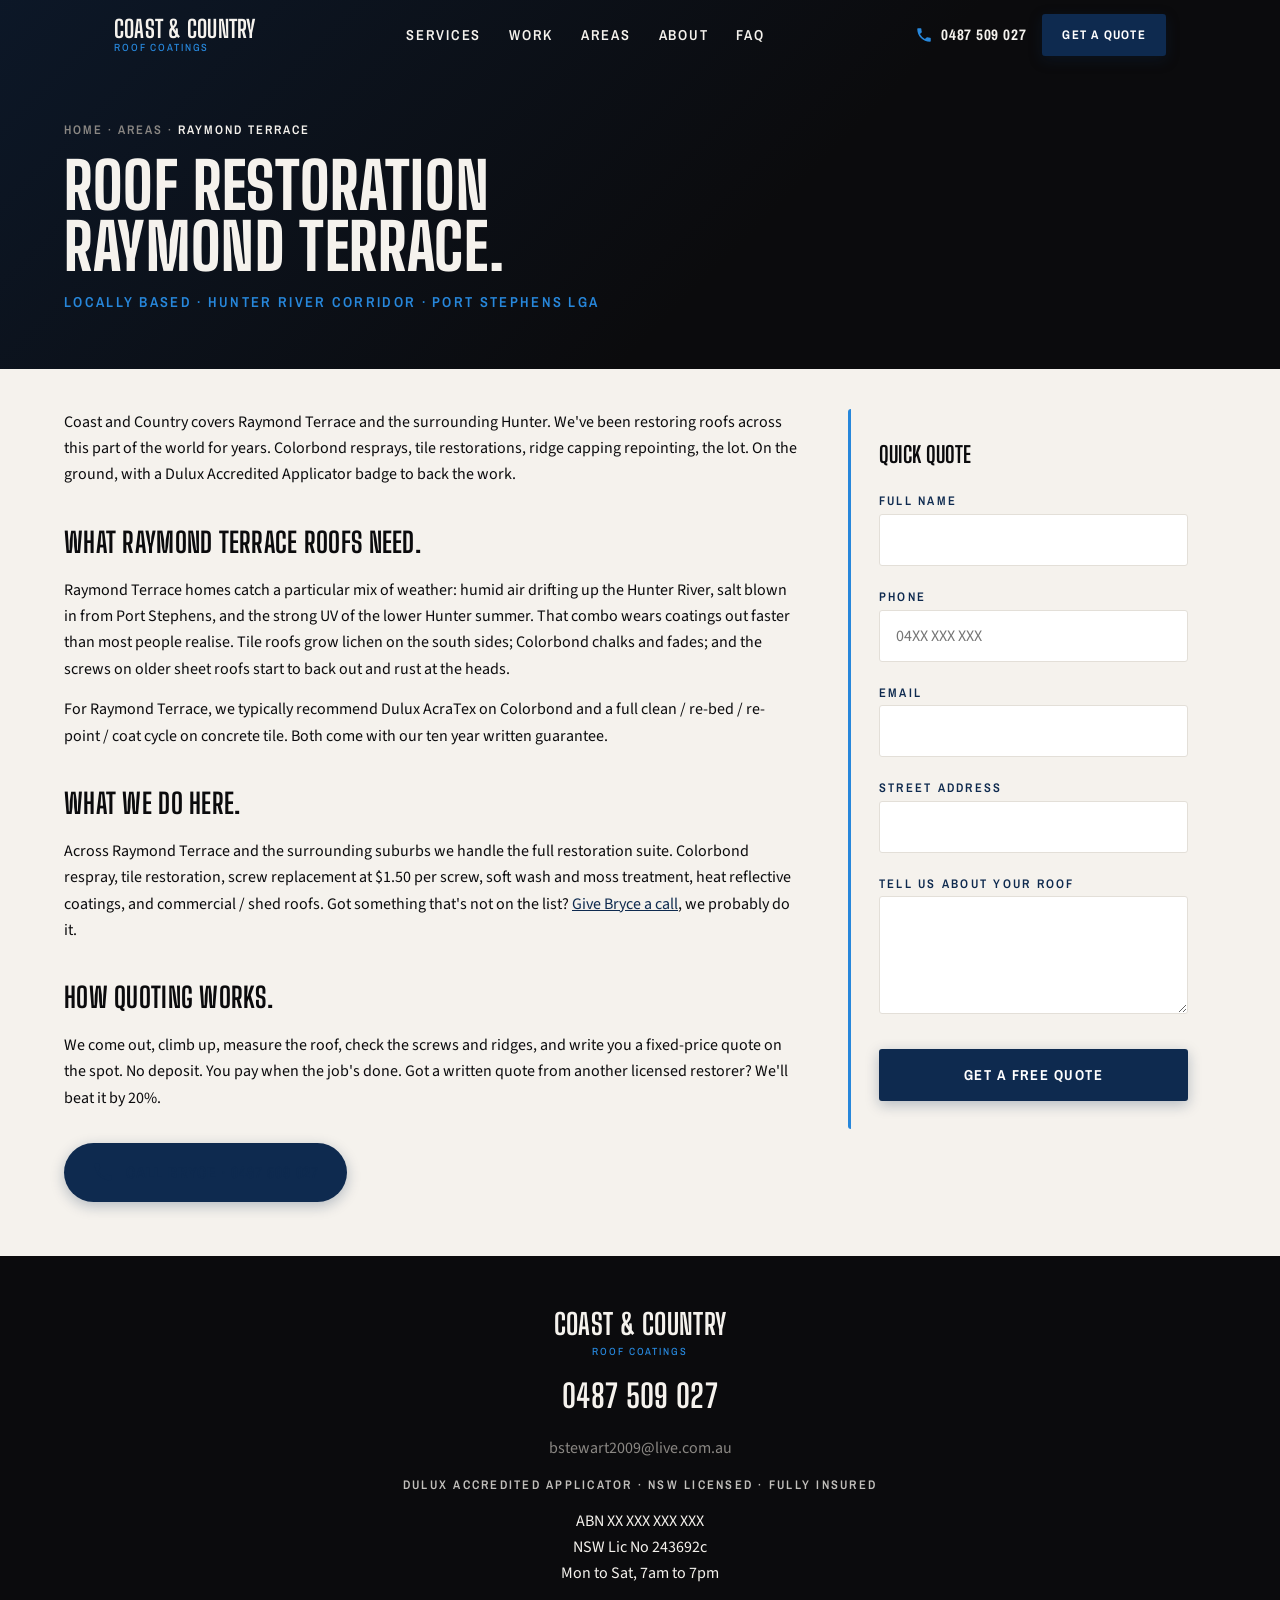
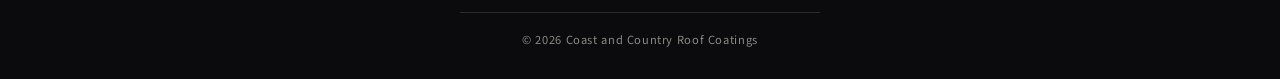
==== commit 4449333c: "2" ====
--- a/service-area.html
+++ b/service-area.html
@@ -4,7 +4,7 @@
   <meta charset="UTF-8">
   <meta name="viewport" content="width=device-width, initial-scale=1.0">
   <title>Roof Restoration Raymond Terrace · Coast and Country Roof Coatings</title>
-  <meta name="description" content="Roof restoration for Raymond Terrace homes. Colorbond respray, tile restoration, soft wash. Dulux Accredited. 10-year written guarantee. Call Bryce on 0487 509 027.">
+  <meta name="description" content="Roof restoration for Raymond Terrace homes. Colorbond respray, tile restoration, soft wash. Dulux Accredited. Ten year written guarantee. Call Bryce on 0487 509 027.">
 
   <link rel="icon" type="image/png" sizes="32x32" href="images/favicon-32.png">
   <meta name="theme-color" content="#0E2A4F">
@@ -87,14 +87,14 @@
 <section class="section-paper">
   <div class="wrap local-body">
     <div class="content">
-      <p>Coast and Country is based right here in Raymond Terrace. We've been restoring roofs across this part of the Hunter for years — Colorbond resprays, tile restorations, ridge capping repointing, the lot. Local on the ground, with a Dulux Accredited Applicator badge to back the work.</p>
+      <p>Coast and Country covers Raymond Terrace and the surrounding Hunter. We've been restoring roofs across this part of the world for years. Colorbond resprays, tile restorations, ridge capping repointing, the lot. On the ground, with a Dulux Accredited Applicator badge to back the work.</p>
 
       <h2>What Raymond Terrace roofs need.</h2>
       <p>Raymond Terrace homes catch a particular mix of weather: humid air drifting up the Hunter River, salt blown in from Port Stephens, and the strong UV of the lower Hunter summer. That combo wears coatings out faster than most people realise. Tile roofs grow lichen on the south sides; Colorbond chalks and fades; and the screws on older sheet roofs start to back out and rust at the heads.</p>
-      <p>For Raymond Terrace, we typically recommend Dulux AcraTex on Colorbond and a full clean / re-bed / re-point / coat cycle on concrete tile. Both come with our ten-year written guarantee.</p>
+      <p>For Raymond Terrace, we typically recommend Dulux AcraTex on Colorbond and a full clean / re-bed / re-point / coat cycle on concrete tile. Both come with our ten year written guarantee.</p>
 
       <h2>What we do here.</h2>
-      <p>Across Raymond Terrace and the surrounding suburbs we handle the full restoration suite — Colorbond respray, tile restoration, screw replacement at $1.50 per screw, soft wash and moss treatment, heat-reflective coatings, and commercial / shed roofs. Got something that's not on the list? <a href="tel:0487509027">Give Bryce a call</a> — we probably do it.</p>
+      <p>Across Raymond Terrace and the surrounding suburbs we handle the full restoration suite. Colorbond respray, tile restoration, screw replacement at $1.50 per screw, soft wash and moss treatment, heat reflective coatings, and commercial / shed roofs. Got something that's not on the list? <a href="tel:0487509027">Give Bryce a call</a>, we probably do it.</p>
 
       <h2>How quoting works.</h2>
       <p>We come out, climb up, measure the roof, check the screws and ridges, and write you a fixed-price quote on the spot. No deposit. You pay when the job's done. Got a written quote from another licensed restorer? We'll beat it by 20%.</p>
@@ -131,7 +131,7 @@
       <div class="footer-meta">
         <p>ABN XX XXX XXX XXX</p>
         <p>NSW Lic No 243692c</p>
-        <p>Mon–Sat · 7am–5pm</p>
+        <p>Mon to Sat, 7am to 7pm</p>
       </div>
       <div class="footer-line" aria-hidden="true"></div>
       <div class="footer-copy">© <span id="current-year">2026</span> Coast and Country Roof Coatings</div>
--- a/css/main.css
+++ b/css/main.css
@@ -1,11 +1,9 @@
 /* ========================================================================
    Coast and Country Roof Coatings — main.css
-   Family-site design system. Mirrors Heatshield architecture; palette and
-   fonts swapped for Coast and Country. Variable name --brand replaces
-   Heatshield's --red so future brands inherit cleanly.
+   Clean, premium, industrial-trade. Navy + bright blue. No magazine flourishes.
    ======================================================================== */
 
-/* --- Reset / base ---------------------------------------------------- */
+/* --- Reset / base --------------------------------------------------- */
 *, *::before, *::after { box-sizing: border-box; }
 html { -webkit-text-size-adjust: 100%; scroll-behavior: smooth; }
 body {
@@ -20,11 +18,11 @@
 }
 img, svg, video { display: block; max-width: 100%; height: auto; }
 a { color: inherit; text-decoration: none; }
-button { font: inherit; cursor: pointer; background: none; border: 0; color: inherit; }
+button { font: inherit; cursor: pointer; background: none; border: 0; color: inherit; padding: 0; }
 ul, ol { margin: 0; padding: 0; list-style: none; }
 h1, h2, h3, h4, h5, h6, p { margin: 0; }
 
-/* --- Tokens ---------------------------------------------------------- */
+/* --- Tokens --------------------------------------------------------- */
 :root {
   --ink:        #0B0B0D;
   --graphite:   #1C1C1E;
@@ -32,27 +30,37 @@
   --concrete:   #8A8783;
   --paper:      #F5F2ED;
   --line:       #E3DFD8;
-  --brand:      #0E2A4F;          /* deep navy — primary brand */
-  --brand-deep: #06182E;          /* nearly-black navy for hover */
-  --accent:     #2787DB;          /* bright blue — accents, CTAs */
-  --secondary:  #2787DB;          /* alias for legacy class hooks */
-
-  --section-py: 80px;
+  --brand:      #0E2A4F;
+  --brand-deep: #06182E;
+  --accent:     #2787DB;
+  --white:      #FFFFFF;
+
+  --section-py: 40px;
   --max-w: 1200px;
+  --header-w: 1100px;
   --pad-x: 24px;
-
-  --font-display: 'Big Shoulders Display', 'Anton', sans-serif;
-  --font-ui:      'Archivo Narrow', 'Oswald', sans-serif;
-  --font-body:    'Source Sans 3', 'Montserrat', sans-serif;
+  --radius: 3px;
+
+  --font-display: 'Big Shoulders Display', sans-serif;
+  --font-ui:      'Archivo Narrow', sans-serif;
+  --font-body:    'Source Sans 3', system-ui, sans-serif;
 
   --shadow-sm: 0 2px 8px rgba(0,0,0,.06);
   --shadow-md: 0 8px 24px rgba(0,0,0,.10);
   --shadow-lg: 0 24px 60px rgba(0,0,0,.18);
-
-  --ease: cubic-bezier(.2,.7,.2,1);
-}
-
-/* --- Layout primitives ---------------------------------------------- */
+  --shadow-brand:       0 4px 14px rgba(14,42,79,.28);
+  --shadow-brand-hover: 0 8px 20px rgba(14,42,79,.40);
+  --shadow-card-hover:  0 14px 28px -14px rgba(0,0,0,.25);
+
+  --ease: cubic-bezier(.2,.6,.2,1);
+  --t: 200ms;
+}
+
+@media (max-width: 720px) {
+  :root { --section-py: 32px; --pad-x: 16px; }
+}
+
+/* --- Layout primitives --------------------------------------------- */
 .wrap {
   max-width: var(--max-w);
   margin: 0 auto;
@@ -61,11 +69,10 @@
 section { padding: var(--section-py) 0; }
 .section-paper { background: var(--paper); color: var(--ink); }
 .section-dark  { background: var(--ink);   color: var(--paper); }
-.section-dark .eyebrow { color: var(--secondary); }
 
 .section-head {
   max-width: 820px;
-  margin: 0 auto var(--section-py);
+  margin: 0 auto 40px;
   text-align: center;
 }
 .section-head h2 {
@@ -73,17 +80,17 @@
   font-weight: 700;
   font-size: clamp(2rem, 3.5vw + 1rem, 3.5rem);
   line-height: 1;
-  letter-spacing: -0.005em;
+  letter-spacing: 0.01em;
   text-transform: uppercase;
   margin: 12px 0 16px;
 }
 .section-head p {
-  font-size: 1.125rem;
+  font-size: 1.0625rem;
   color: var(--concrete);
   max-width: 640px;
   margin: 0 auto;
 }
-.section-dark .section-head p { color: var(--concrete); }
+.section-dark .section-head p { color: rgba(245,242,237,.78); }
 
 .eyebrow {
   display: inline-block;
@@ -94,19 +101,20 @@
   text-transform: uppercase;
   color: var(--brand);
 }
-
-/* --- Reveal on scroll ----------------------------------------------- */
+.section-dark .eyebrow { color: var(--accent); }
+
+/* --- Reveal on scroll ---------------------------------------------- */
 .reveal {
   opacity: 0;
-  transform: translateY(20px);
-  transition: opacity .8s var(--ease), transform .8s var(--ease);
+  transform: translateY(16px);
+  transition: opacity .7s var(--ease), transform .7s var(--ease);
 }
 .reveal.is-visible { opacity: 1; transform: translateY(0); }
 @media (prefers-reduced-motion: reduce) {
   .reveal { opacity: 1 !important; transform: none !important; transition: none; }
 }
 
-/* --- Buttons -------------------------------------------------------- */
+/* --- Buttons ------------------------------------------------------- */
 .btn {
   display: inline-flex;
   align-items: center;
@@ -117,21 +125,25 @@
   font-family: var(--font-ui);
   font-weight: 700;
   font-size: 0.9rem;
-  letter-spacing: 0.1em;
+  letter-spacing: 0.10em;
   text-transform: uppercase;
   border: 2px solid transparent;
-  border-radius: 2px;
-  transition: background .25s var(--ease), color .25s var(--ease), border-color .25s var(--ease), transform .25s var(--ease);
+  border-radius: var(--radius);
+  transition: background var(--t) var(--ease), color var(--t) var(--ease),
+              border-color var(--t) var(--ease), transform var(--t) var(--ease),
+              box-shadow var(--t) var(--ease);
   white-space: nowrap;
 }
-.btn:hover { transform: translateY(-1px); }
-.btn .arrow { width: 18px; height: 18px; }
-.btn-primary { background: var(--brand); color: #fff; border-color: var(--brand); }
-.btn-primary:hover { background: var(--brand-deep); border-color: var(--brand-deep); }
+.btn .arrow { width: 18px; height: 18px; transition: transform var(--t) var(--ease); }
+.btn:hover { transform: translateY(-2px); }
+.btn:hover .arrow { transform: translateX(4px); }
+
+.btn-primary { background: var(--brand); color: #fff; border-color: var(--brand); box-shadow: var(--shadow-brand); }
+.btn-primary:hover { background: var(--brand-deep); border-color: var(--brand-deep); box-shadow: var(--shadow-brand-hover); }
 .btn-outline-light { background: transparent; color: var(--paper); border-color: var(--paper); }
 .btn-outline-light:hover { background: var(--paper); color: var(--ink); }
-.btn-outline-dark  { background: transparent; color: var(--ink);  border-color: var(--ink); }
-.btn-outline-dark:hover  { background: var(--ink);  color: var(--paper); }
+.btn-outline-dark  { background: transparent; color: var(--ink); border-color: var(--ink); }
+.btn-outline-dark:hover  { background: var(--ink); color: var(--paper); }
 
 .phone-pill {
   display: inline-flex;
@@ -145,17 +157,18 @@
   font-weight: 700;
   letter-spacing: 0.05em;
   text-transform: uppercase;
-  transition: background .25s var(--ease), transform .25s var(--ease);
+  box-shadow: var(--shadow-brand);
+  transition: background var(--t) var(--ease), transform var(--t) var(--ease), box-shadow var(--t) var(--ease);
 }
 .phone-pill svg { width: 22px; height: 22px; }
-.phone-pill:hover { background: var(--brand-deep); transform: translateY(-1px); }
+.phone-pill:hover { background: var(--brand-deep); transform: translateY(-2px); box-shadow: var(--shadow-brand-hover); }
 .phone-pill-sm { padding: 12px 22px; font-size: 0.875rem; }
 @media (max-width: 480px) {
   .phone-pill { padding: 12px 20px; font-size: 0.875rem; }
   .phone-pill svg { width: 18px; height: 18px; }
 }
 
-/* --- Top announce ticker ------------------------------------------- */
+/* --- Top announce ticker ------------------------------------------ */
 .announce-bar {
   background: var(--ink);
   color: var(--paper);
@@ -176,8 +189,9 @@
   letter-spacing: 0.18em;
   text-transform: uppercase;
 }
+.announce-track:hover { animation-play-state: paused; }
 .announce-track span { padding: 0 18px; }
-.announce-track .hot { color: var(--secondary); }
+.announce-track .hot { color: var(--accent); }
 .announce-track .dot { color: var(--steel); padding: 0 6px; }
 
 @keyframes marquee {
@@ -185,35 +199,39 @@
   to   { transform: translateX(-50%); }
 }
 
-/* --- Site header / nav --------------------------------------------- */
+/* --- Site header / nav -------------------------------------------- */
 .site-header {
-  position: sticky;
-  top: 0;
+  position: fixed;
+  top: 0; left: 0; right: 0;
   z-index: 50;
+  background: transparent;
+  color: var(--paper);
+  transition: background var(--t) var(--ease), box-shadow var(--t) var(--ease), border-color var(--t) var(--ease);
+  border-bottom: 1px solid transparent;
+}
+.site-header.is-scrolled {
   background: var(--ink);
-  color: var(--paper);
-  border-bottom: 1px solid var(--steel);
-  transition: box-shadow .25s var(--ease);
-}
-.site-header.is-scrolled { box-shadow: var(--shadow-md); }
+  border-bottom-color: var(--steel);
+  box-shadow: 0 4px 20px rgba(0,0,0,.30);
+}
 .nav {
   display: flex;
   align-items: center;
   justify-content: space-between;
   gap: 20px;
-  padding: 16px 0;
+  padding: 14px 16px;
+  max-width: var(--header-w);
+  margin: 0 auto;
+}
+@media (min-width: 721px) {
+  .nav { padding: 14px var(--pad-x); }
 }
 .brand { display: inline-flex; align-items: center; }
-.brand-logo {
-  height: 40px;
-  width: auto;
-  display: block;
-}
 .brand-text {
   font-family: var(--font-display);
   font-weight: 700;
   font-size: 1.5rem;
-  letter-spacing: -0.005em;
+  letter-spacing: 0.01em;
   text-transform: uppercase;
   line-height: 0.9;
   color: var(--paper);
@@ -224,7 +242,7 @@
   font-size: 0.65rem;
   font-weight: 500;
   letter-spacing: 0.18em;
-  color: var(--brand);
+  color: var(--accent);
   margin-top: 4px;
 }
 
@@ -234,11 +252,11 @@
   font-family: var(--font-ui);
   font-weight: 600;
   font-size: 0.9rem;
-  letter-spacing: 0.1em;
-  text-transform: uppercase;
-}
-.nav-links a { color: var(--paper); transition: color .25s var(--ease); position: relative; }
-.nav-links a:hover { color: var(--brand); }
+  letter-spacing: 0.12em;
+  text-transform: uppercase;
+}
+.nav-links a { color: var(--paper); transition: color var(--t) var(--ease); }
+.nav-links a:hover { color: var(--accent); }
 
 .nav-cta { display: flex; align-items: center; gap: 16px; }
 .nav-phone {
@@ -251,7 +269,8 @@
   letter-spacing: 0.05em;
   color: var(--paper);
 }
-.nav-phone svg { width: 18px; height: 18px; color: var(--brand); }
+.nav-phone svg { width: 18px; height: 18px; color: var(--accent); }
+.nav .btn { min-height: 42px; padding: 0 18px; font-size: 0.78rem; }
 
 .nav-burger {
   display: none;
@@ -278,6 +297,7 @@
 @media (max-width: 960px) {
   .nav-links { display: none; }
   .nav-phone { display: none; }
+  .nav-cta .btn { display: none; }
   .nav-burger { display: block; }
 }
 
@@ -329,28 +349,41 @@
 /* --- HERO ---------------------------------------------------------- */
 .hero {
   position: relative;
-  min-height: 80vh;
-  display: flex;
-  align-items: center;
+  min-height: 720px;
+  display: flex;
   overflow: hidden;
-  background: var(--ink);
-  color: var(--paper);
-}
-.hero picture, .hero .hero-bg {
+  isolation: isolate;
+  background: linear-gradient(180deg, var(--brand-deep) 0%, var(--brand) 100%);
+  color: var(--paper);
+}
+/* PLACEHOLDER · ken-burns animation kept for when hero image is supplied later. */
+.hero picture { position: absolute; inset: 0; z-index: 1; }
+.hero .hero-bg {
   position: absolute;
   inset: 0;
   width: 100%;
   height: 100%;
   object-fit: cover;
-  object-position: center 60%;
+  object-position: 50% 40%;
   z-index: 1;
+  will-change: transform;
+}
+@keyframes ken-burns {
+  0%, 100% { transform: scale(1.0); }
+  50%      { transform: scale(1.05); }
+}
+@media (prefers-reduced-motion: reduce) {
+  .hero .hero-bg { animation: none; }
 }
 .hero::before {
   content: '';
   position: absolute;
   inset: 0;
   z-index: 2;
-  background: linear-gradient(180deg, rgba(0,0,0,.55) 0%, rgba(0,0,0,.2) 50%, rgba(0,0,0,.7) 100%);
+  background: linear-gradient(180deg,
+    rgba(0,0,0,.25) 0%,
+    rgba(0,0,0,.05) 50%,
+    rgba(0,0,0,.30) 100%);
 }
 .hero-content {
   position: relative;
@@ -358,68 +391,110 @@
   width: 100%;
   max-width: var(--max-w);
   margin: 0 auto;
-  padding: 80px var(--pad-x);
+  padding: 130px var(--pad-x) 90px;
+  display: flex;
+  flex-direction: column;
+  justify-content: space-between;
   text-align: center;
-}
+  gap: 48px;
+  will-change: transform;
+}
+.hero-top, .hero-bottom { width: 100%; }
 .hero-eyebrow {
   font-family: var(--font-ui);
   font-weight: 600;
-  font-size: 0.85rem;
-  letter-spacing: 0.25em;
-  text-transform: uppercase;
-  color: var(--paper);
+  font-size: 0.78rem;
+  letter-spacing: 0.20em;
+  text-transform: uppercase;
+  color: var(--accent);
   margin-bottom: 24px;
 }
 .hero-headline {
   font-family: var(--font-display);
   font-weight: 800;
-  font-size: clamp(3rem, 6vw, 5.5rem);
+  font-size: clamp(3rem, 7vw, 5.75rem);
   line-height: 0.95;
-  letter-spacing: -0.01em;
-  text-transform: uppercase;
-  margin-bottom: 24px;
-}
+  letter-spacing: 0.01em;
+  text-transform: uppercase;
+  margin: 0;
+}
+.hero-headline .accent { color: var(--accent); }
 .hero-sub {
-  font-size: 1.125rem;
-  max-width: 640px;
-  margin: 0 auto 36px;
+  font-size: 1.0625rem;
+  max-width: 720px;
+  margin: 0 auto 28px;
   color: var(--paper);
   opacity: 0.92;
+  line-height: 1.55;
 }
 .hero-sub-mobile  { display: none; }
 .hero-sub-desktop { display: block; }
 .hero-ctas {
   display: flex;
-  gap: 16px;
+  gap: 14px;
   justify-content: center;
   flex-wrap: wrap;
 }
+.hero-trust {
+  margin-top: 24px;
+  display: flex;
+  justify-content: center;
+  align-items: center;
+  flex-wrap: wrap;
+  gap: 0;
+  font-family: var(--font-ui);
+  font-weight: 600;
+  font-size: 0.72rem;
+  letter-spacing: 0.18em;
+  text-transform: uppercase;
+  color: var(--paper);
+  opacity: 0.7;
+}
+.hero-trust span { padding: 0 14px; }
+.hero-trust .sep { color: var(--accent); padding: 0 6px; opacity: 1; }
+
+.hero-chevron {
+  position: absolute;
+  bottom: 18px;
+  left: 50%;
+  transform: translateX(-50%);
+  z-index: 4;
+  width: 36px;
+  height: 36px;
+  color: var(--paper);
+  opacity: 0.7;
+  animation: hero-bounce 2s ease-in-out infinite;
+}
+.hero-chevron svg { width: 100%; height: 100%; }
+@keyframes hero-bounce {
+  0%, 100% { transform: translate(-50%, 0); }
+  50%      { transform: translate(-50%, 8px); }
+}
+@media (prefers-reduced-motion: reduce) { .hero-chevron { animation: none; } }
 
 @media (max-width: 720px) {
   .hero {
     min-height: 0;
     aspect-ratio: 3 / 4;
-    align-items: stretch;
   }
-  .hero::before {
-    background: linear-gradient(180deg, rgba(0,0,0,.78) 0%, rgba(0,0,0,.25) 35%, rgba(0,0,0,.25) 65%, rgba(0,0,0,.78) 100%);
+  .hero .hero-bg { object-position: 50% 60%; }
+  .hero-content {
+    padding: 90px 20px 60px;
+    text-align: center;
+    gap: 24px;
   }
-  .hero-content {
-    display: flex;
-    flex-direction: column;
-    justify-content: space-between;
-    padding: 32px 20px;
-    text-align: left;
-  }
-  .hero-headline { font-size: clamp(2.25rem, 10vw, 3rem); }
+  .hero-eyebrow { margin-bottom: 16px; font-size: 0.7rem; }
+  .hero-headline { font-size: clamp(2.25rem, 11vw, 3rem); }
+  .hero-sub { margin: 0 0 20px; font-size: 0.98rem; max-width: 100%; }
   .hero-sub-mobile  { display: block; }
   .hero-sub-desktop { display: none; }
-  .hero-sub { margin: 0 0 20px; font-size: 1rem; max-width: 100%; }
   .hero-ctas { flex-direction: column; align-items: stretch; }
-  .hero-ctas .btn { width: 100%; max-width: 280px; margin: 0 auto; min-height: 44px; }
-}
-
-/* --- Services ticker ---------------------------------------------- */
+  .hero-ctas .btn { width: 100%; max-width: 320px; margin: 0 auto; min-height: 48px; }
+  .hero-trust { display: none; }
+  .hero-chevron { display: none; }
+}
+
+/* --- Services ticker (under hero) --------------------------------- */
 .ticker {
   background: var(--brand);
   color: #fff;
@@ -441,16 +516,15 @@
   letter-spacing: 0.12em;
   text-transform: uppercase;
 }
+.ticker-track:hover { animation-play-state: paused; }
 .ticker-track span { padding: 0 22px; }
-.ticker-track span:nth-child(odd)  { color: #fff; }
-.ticker-track span:nth-child(even).sep { color: var(--secondary); padding: 0 10px; }
-.ticker-track .sep { color: var(--secondary); padding: 0 10px; }
-
-/* --- Services cards ------------------------------------------------ */
+.ticker-track .sep { color: var(--accent); padding: 0 10px; }
+
+/* --- Services cards ----------------------------------------------- */
 .services-grid {
   display: grid;
   grid-template-columns: repeat(3, 1fr);
-  gap: 24px;
+  gap: 14px;
 }
 @media (max-width: 960px) { .services-grid { grid-template-columns: repeat(2, 1fr); } }
 @media (max-width: 480px) { .services-grid { grid-template-columns: 1fr; } }
@@ -459,115 +533,148 @@
   position: relative;
   background: #fff;
   border: 1px solid var(--line);
-  padding: 36px 28px;
-  transition: transform .35s var(--ease), box-shadow .35s var(--ease), border-color .35s var(--ease);
+  border-radius: var(--radius);
+  padding: 32px 24px 24px;
+  min-height: 240px;
+  display: flex;
+  flex-direction: column;
+  transition: transform .3s var(--ease), box-shadow .3s var(--ease), border-color .3s var(--ease);
+  overflow: hidden;
+}
+.service-card::before {
+  content: '';
+  position: absolute;
+  top: 0; left: 0; right: 0;
+  height: 3px;
+  background: var(--accent);
 }
 .service-card:hover {
   transform: translateY(-4px);
-  box-shadow: var(--shadow-md);
-  border-color: var(--brand);
-}
+  border-color: var(--accent);
+  box-shadow: var(--shadow-card-hover);
+}
+.service-card .service-icon {
+  width: 32px;
+  height: 32px;
+  color: var(--accent);
+  margin-bottom: 16px;
+  transition: transform .3s var(--ease);
+}
+.service-card:hover .service-icon { transform: scale(1.08); }
 .service-card h3 {
-  font-family: var(--font-ui);
-  font-weight: 700;
-  font-size: 1.4rem;
-  letter-spacing: 0.05em;
-  text-transform: uppercase;
-  margin-bottom: 12px;
-}
-.service-card p { color: var(--concrete); font-size: 0.98rem; line-height: 1.55; margin-bottom: 20px; }
+  font-family: var(--font-display);
+  font-weight: 700;
+  font-size: 1.5rem;
+  letter-spacing: 0.01em;
+  text-transform: uppercase;
+  margin-bottom: 10px;
+  line-height: 1.05;
+}
+.service-card p {
+  color: var(--concrete);
+  font-size: 0.96rem;
+  line-height: 1.55;
+  margin-bottom: 18px;
+  flex: 1;
+}
 .service-card .learn {
   font-family: var(--font-ui);
   font-weight: 700;
-  font-size: 0.85rem;
+  font-size: 0.82rem;
   letter-spacing: 0.12em;
   text-transform: uppercase;
-  color: var(--brand);
+  color: var(--accent);
   display: inline-flex;
   align-items: center;
   gap: 6px;
-  transition: gap .25s var(--ease);
-}
-.service-card .learn:hover { gap: 12px; }
-.service-card .learn .arrow { transition: transform .25s var(--ease); }
-.service-card .learn:hover .arrow { transform: translateX(4px); }
-.service-card.featured { border-color: var(--brand); box-shadow: var(--shadow-md); }
+  align-self: flex-start;
+}
+.service-card .learn .arrow { transition: transform var(--t) var(--ease); display: inline-block; }
+.service-card:hover .learn .arrow { transform: translateX(4px); }
+
 .service-tag {
   position: absolute;
-  top: 16px;
-  right: -8px;
-  background: var(--brand);
-  color: #fff;
+  top: 14px;
+  right: -10px;
+  background: var(--accent);
+  color: var(--paper);
   font-family: var(--font-ui);
   font-weight: 700;
   font-size: 0.7rem;
   letter-spacing: 0.18em;
   text-transform: uppercase;
-  padding: 6px 14px;
+  padding: 5px 14px;
   transform: rotate(-8deg);
   z-index: 2;
-}
-.service-badge {
-  display: inline-block;
-  background: var(--paper);
-  color: var(--brand);
-  border: 1px solid var(--brand);
-  font-family: var(--font-ui);
-  font-weight: 700;
-  font-size: 0.8rem;
-  letter-spacing: 0.05em;
-  padding: 4px 10px;
-  margin-bottom: 12px;
+  border-radius: 2px;
 }
 
 .services-cta-block {
   text-align: center;
-  margin-top: 48px;
-  padding-top: 40px;
+  margin-top: 40px;
+  padding-top: 32px;
   border-top: 1px solid var(--line);
 }
 .services-also {
   font-size: 1rem;
   color: var(--concrete);
   max-width: 720px;
-  margin: 0 auto 24px;
-}
-
-/* --- About --------------------------------------------------------- */
-.about-body {
-  max-width: 820px;
-  margin: 0 auto;
+  margin: 0 auto 20px;
+}
+
+/* --- Stats strip --------------------------------------------------- */
+.stats-strip {
+  padding: var(--section-py) 0;
+  background: var(--paper);
+  border-top: 1px solid var(--line);
+}
+.stats-row {
+  display: grid;
+  grid-template-columns: repeat(3, 1fr);
+  align-items: center;
+  gap: 0;
+}
+.stats-item {
+  display: flex;
+  flex-direction: column;
+  align-items: center;
   text-align: center;
-  font-size: 1.125rem;
-  line-height: 1.65;
-}
-.about-body p { margin-bottom: 20px; }
-.about-stats {
-  display: flex;
-  justify-content: center;
-  align-items: center;
-  flex-wrap: wrap;
-  gap: 12px;
-  margin-top: 36px;
-  padding-top: 32px;
-  border-top: 1px solid var(--line);
+  padding: 8px 16px;
+  position: relative;
+}
+.stats-item + .stats-item::before {
+  content: '';
+  position: absolute;
+  left: 0;
+  top: 20%;
+  height: 60%;
+  width: 1px;
+  background: var(--line);
+}
+.stats-num {
+  font-family: var(--font-display);
+  font-weight: 800;
+  font-size: clamp(3rem, 6vw, 5rem);
+  line-height: 1;
+  color: var(--brand);
+  letter-spacing: 0.01em;
+}
+.stats-label {
   font-family: var(--font-ui);
   font-weight: 600;
-  font-size: 0.9rem;
-  letter-spacing: 0.15em;
-  text-transform: uppercase;
-}
-.about-stat-line strong {
-  font-family: var(--font-display);
-  font-size: 1.6rem;
-  font-weight: 700;
-  color: var(--brand);
-  margin-right: 6px;
-}
-.about-stat-sep { color: var(--secondary); }
+  font-size: 0.78rem;
+  letter-spacing: 0.18em;
+  text-transform: uppercase;
+  color: var(--concrete);
+  margin-top: 12px;
+}
+@media (max-width: 720px) {
+  .stats-row { grid-template-columns: 1fr; gap: 28px; }
+  .stats-item::before { display: none !important; }
+}
 
 /* --- Featured Job · before/after slider --------------------------- */
-.featured-job .ba-slider { margin-top: 12px; }
+.featured-job .ba-slider { margin-top: 24px; }
 .ba-slider {
   position: relative;
   aspect-ratio: 16 / 9;
@@ -578,26 +685,23 @@
   cursor: ew-resize;
   background: var(--graphite);
   user-select: none;
-}
-.ba-slider .pane {
-  position: absolute;
-  inset: 0;
-  width: 100%;
-  height: 100%;
-  overflow: hidden;
-}
-.ba-slider .pane img {
+  border-radius: var(--radius);
+}
+.ba-slider .pane { position: absolute; inset: 0; overflow: hidden; }
+.ba-slider .pane img,
+.ba-slider .pane.before img,
+.ba-slider .pane.after img {
   position: absolute;
   inset: 0;
   width: 100%;
   height: 100%;
   object-fit: cover;
-}
-.ba-slider .pane.after { clip-path: inset(0 0 0 50%); transition: clip-path .15s ease-out; }
+  object-position: center center;
+}
+.ba-slider .pane.after { clip-path: inset(0 0 0 50%); transition: clip-path .12s ease-out; }
 .ba-slider .handle {
   position: absolute;
-  top: 0;
-  bottom: 0;
+  top: 0; bottom: 0;
   left: 50%;
   width: 4px;
   background: #fff;
@@ -607,18 +711,15 @@
 }
 .ba-slider .handle-grip {
   position: absolute;
-  top: 50%;
-  left: 50%;
+  top: 50%; left: 50%;
   transform: translate(-50%, -50%);
-  width: 56px;
-  height: 56px;
+  width: 56px; height: 56px;
   border-radius: 50%;
   background: #fff;
   box-shadow: var(--shadow-md);
   display: flex;
   align-items: center;
   justify-content: center;
-  gap: 0;
 }
 .ba-slider .handle-grip svg { width: 18px; height: 18px; color: var(--brand); }
 .ba-label {
@@ -634,31 +735,70 @@
   padding: 6px 12px;
   pointer-events: none;
   z-index: 3;
+  border-radius: 2px;
 }
 .ba-label-before { left: 16px; }
 .ba-label-after  { right: 16px; }
 
-.video-block { margin-top: 48px; }
+.video-block { margin-top: 32px; max-width: 1100px; margin-left: auto; margin-right: auto; }
 .video-wrap {
   position: relative;
   aspect-ratio: 16 / 9;
   background: var(--graphite);
   overflow: hidden;
-}
-.media-video {
-  width: 100%;
-  height: 100%;
-  object-fit: cover;
-}
-
-/* --- Process steps ------------------------------------------------- */
+  border-radius: var(--radius);
+}
+.media-video { width: 100%; height: 100%; object-fit: cover; }
+
+/* --- About --------------------------------------------------------- */
+.about-body {
+  max-width: 720px;
+  margin: 0 auto;
+  text-align: center;
+  font-size: 1.0625rem;
+  line-height: 1.7;
+}
+.about-body p { margin-bottom: 18px; color: var(--ink); }
+.about-body p:last-child { margin-bottom: 0; }
+
+.about-stats {
+  display: flex;
+  justify-content: center;
+  align-items: center;
+  flex-wrap: wrap;
+  gap: 0;
+  margin-top: 36px;
+  padding-top: 32px;
+  border-top: 1px solid var(--line);
+  font-family: var(--font-ui);
+  font-weight: 600;
+  font-size: 0.85rem;
+  letter-spacing: 0.18em;
+  text-transform: uppercase;
+}
+.about-stat-line { padding: 0 18px; color: var(--ink); }
+.about-stat-sep { color: var(--accent); padding: 0 4px; }
+@media (max-width: 480px) {
+  .about-stats { flex-direction: column; gap: 8px; }
+  .about-stat-sep { display: none; }
+}
+
+/* --- Process steps (3 cards) --------------------------------------- */
 .process {
   display: grid;
   grid-template-columns: repeat(3, 1fr);
-  gap: 28px;
+  gap: 20px;
 }
 @media (max-width: 960px) { .process { grid-template-columns: 1fr; max-width: 540px; margin: 0 auto; } }
-.process-step { background: #fff; border: 1px solid var(--line); }
+
+.process-step {
+  background: #fff;
+  border: 1px solid var(--line);
+  border-radius: var(--radius);
+  overflow: hidden;
+  transition: transform .3s var(--ease), border-color .3s var(--ease), box-shadow .3s var(--ease);
+}
+.process-step:hover { transform: translateY(-4px); border-color: var(--accent); box-shadow: var(--shadow-card-hover); }
 .process-step-img {
   aspect-ratio: 4 / 3;
   background: var(--graphite);
@@ -666,34 +806,41 @@
   overflow: hidden;
 }
 .process-step-img img { width: 100%; height: 100%; object-fit: cover; }
-.process-step-body { padding: 28px; }
+.process-step-body { padding: 24px; }
 .process-step-body .num {
   font-family: var(--font-display);
-  font-size: 2.5rem;
-  font-weight: 700;
+  font-size: 2.75rem;
+  font-weight: 800;
   color: var(--brand);
   line-height: 1;
+  letter-spacing: 0.01em;
 }
 .process-step-body h3 {
-  font-family: var(--font-ui);
-  font-weight: 700;
-  font-size: 1.25rem;
-  text-transform: uppercase;
-  letter-spacing: 0.05em;
+  font-family: var(--font-display);
+  font-weight: 700;
+  font-size: 1.3rem;
+  text-transform: uppercase;
+  letter-spacing: 0.01em;
   margin: 8px 0 12px;
 }
-.process-step-body p { color: var(--concrete); font-size: 0.98rem; }
-
-/* --- More Work · B/A carousel ------------------------------------- */
+.process-step-body p { color: var(--concrete); font-size: 0.96rem; line-height: 1.55; }
+
+/* --- More Work · B/A carousel (single visible slide + dots) ------- */
 .ba-carousel {
-  display: grid;
-  grid-template-columns: repeat(3, 1fr);
-  gap: 24px;
-}
-@media (max-width: 960px) {
-  .ba-carousel { grid-template-columns: 1fr; max-width: 600px; margin: 0 auto; }
-}
-.ba-item { display: block; }
+  position: relative;
+  max-width: 1100px;
+  margin: 0 auto;
+}
+.ba-carousel-viewport { overflow: hidden; }
+.ba-carousel-track {
+  display: flex;
+  transition: transform .45s var(--ease);
+  will-change: transform;
+}
+.ba-item {
+  flex: 0 0 100%;
+  padding: 0 4px;
+}
 .ba-caption {
   margin-bottom: 12px;
   text-align: center;
@@ -704,9 +851,30 @@
   font-size: 0.78rem;
   letter-spacing: 0.18em;
   text-transform: uppercase;
-  color: var(--brand);
-}
-.ba-carousel .ba-slider { aspect-ratio: 1 / 1; }
+  color: var(--accent);
+  display: block;
+}
+.ba-sub {
+  display: block;
+  margin-top: 6px;
+  font-size: 0.92rem;
+  color: rgba(245,242,237,.78);
+}
+.ba-carousel .ba-slider { aspect-ratio: 16 / 9; }
+
+.ba-dots {
+  display: flex;
+  justify-content: center;
+  gap: 10px;
+  margin-top: 28px;
+}
+.ba-dot {
+  width: 9px; height: 9px;
+  border-radius: 50%;
+  background: rgba(245,242,237,.25);
+  transition: background var(--t) var(--ease), transform var(--t) var(--ease);
+}
+.ba-dot.is-active { background: var(--accent); transform: scale(1.3); }
 
 /* --- Image placeholder (diagonal stripes) ------------------------- */
 .placeholder-stripes {
@@ -733,14 +901,11 @@
 }
 .ph-label { color: var(--paper); opacity: 0.7; }
 
-/* --- Gallery ------------------------------------------------------- */
-.gallery-viewport {
-  overflow: hidden;
-  margin-top: 24px;
-}
+/* --- Gallery drift ------------------------------------------------- */
+.gallery-viewport { overflow: hidden; margin-top: 8px; }
 .gallery-track {
   display: flex;
-  gap: 16px;
+  gap: 14px;
   padding: 0 var(--pad-x);
   will-change: transform;
 }
@@ -750,6 +915,7 @@
   background: var(--graphite);
   overflow: hidden;
   position: relative;
+  border-radius: var(--radius);
 }
 .gallery-tile img { width: 100%; height: 100%; object-fit: cover; transition: transform .6s var(--ease); }
 .gallery-tile:hover img { transform: scale(1.05); }
@@ -758,20 +924,21 @@
   display: flex;
   gap: 8px;
   justify-content: center;
-  margin-top: 28px;
+  margin-top: 24px;
 }
 .gallery-dot {
-  width: 8px; height: 8px; border-radius: 50%;
-  background: var(--steel);
-  transition: background .25s var(--ease), transform .25s var(--ease);
-}
-.gallery-dot.is-active { background: var(--brand); transform: scale(1.3); }
-
-/* --- Colour guide ------------------------------------------------- */
+  width: 8px; height: 8px;
+  border-radius: 50%;
+  background: rgba(245,242,237,.20);
+  transition: background var(--t) var(--ease), transform var(--t) var(--ease);
+}
+.gallery-dot.is-active { background: var(--accent); transform: scale(1.3); }
+
+/* --- Colour guide -------------------------------------------------- */
 .colour-grid {
   display: grid;
   grid-template-columns: repeat(4, 1fr);
-  gap: 16px;
+  gap: 14px;
 }
 @media (max-width: 960px) { .colour-grid { grid-template-columns: repeat(3, 1fr); } }
 @media (max-width: 600px) { .colour-grid { grid-template-columns: repeat(2, 1fr); } }
@@ -781,12 +948,13 @@
   flex-direction: column;
   background: #fff;
   border: 1px solid var(--line);
+  border-radius: var(--radius);
   overflow: hidden;
-  transition: border-color .25s var(--ease), transform .25s var(--ease);
+  transition: border-color var(--t) var(--ease), transform var(--t) var(--ease), box-shadow var(--t) var(--ease);
   text-align: left;
   width: 100%;
 }
-.colour-card:hover { border-color: var(--brand); transform: translateY(-2px); }
+.colour-card:hover { border-color: var(--accent); transform: translateY(-3px); box-shadow: var(--shadow-card-hover); }
 .colour-swatch {
   display: block;
   aspect-ratio: 16 / 9;
@@ -794,7 +962,7 @@
 }
 .colour-swatch[data-pale] { box-shadow: inset 0 0 0 1px var(--line); }
 .colour-meta {
-  padding: 14px 16px;
+  padding: 12px 14px;
   display: flex;
   justify-content: space-between;
   align-items: flex-start;
@@ -803,16 +971,17 @@
 .colour-name {
   font-family: var(--font-ui);
   font-weight: 700;
-  font-size: 0.95rem;
+  font-size: 0.92rem;
   letter-spacing: 0.04em;
   text-transform: uppercase;
   display: flex;
   flex-direction: column;
+  color: var(--ink);
 }
 .colour-hex {
   font-family: var(--font-body);
   font-weight: 400;
-  font-size: 0.75rem;
+  font-size: 0.72rem;
   color: var(--concrete);
   letter-spacing: 0.02em;
   text-transform: none;
@@ -821,13 +990,13 @@
 .colour-tone {
   font-family: var(--font-ui);
   font-weight: 600;
-  font-size: 0.7rem;
+  font-size: 0.68rem;
   letter-spacing: 0.16em;
   text-transform: uppercase;
-  color: var(--secondary);
-}
-
-.colour-expand-wrap { text-align: center; margin-top: 32px; }
+  color: var(--accent);
+}
+
+.colour-expand-wrap { text-align: center; margin-top: 28px; }
 .btn-outline-orange {
   display: inline-flex;
   align-items: center;
@@ -839,18 +1008,31 @@
   letter-spacing: 0.12em;
   text-transform: uppercase;
   background: transparent;
-  color: var(--secondary);
-  border: 2px solid var(--secondary);
-  transition: background .25s var(--ease), color .25s var(--ease);
-}
-.btn-outline-orange:hover { background: var(--secondary); color: #fff; }
-.btn-outline-orange .chev { width: 16px; height: 16px; transition: transform .25s var(--ease); }
+  color: var(--accent);
+  border: 2px solid var(--accent);
+  border-radius: var(--radius);
+  transition: background var(--t) var(--ease), color var(--t) var(--ease);
+}
+.btn-outline-orange:hover { background: var(--accent); color: #fff; }
+.btn-outline-orange .chev { width: 16px; height: 16px; transition: transform var(--t) var(--ease); }
 .btn-outline-orange[aria-expanded="true"] .chev { transform: rotate(180deg); }
-.colour-extra { margin-top: 24px; }
+
+.colour-extra {
+  overflow: hidden;
+  max-height: 0;
+  opacity: 0;
+  transition: max-height .5s var(--ease), opacity .35s var(--ease), margin-top .35s var(--ease);
+  margin-top: 0;
+}
+.colour-extra.is-open {
+  max-height: 2400px;
+  opacity: 1;
+  margin-top: 20px;
+}
 .colour-extra[hidden] { display: none; }
 
-.colour-cta-wrap { text-align: center; margin-top: 48px; }
-.colour-cta-lead { font-size: 1.05rem; margin-bottom: 16px; }
+.colour-cta-wrap { text-align: center; margin-top: 40px; }
+.colour-cta-lead { font-size: 1rem; margin-bottom: 16px; color: var(--ink); }
 .colour-disclaimer {
   font-size: 0.78rem;
   color: var(--concrete);
@@ -868,7 +1050,7 @@
 }
 .gauge-svg { width: 100%; height: 100%; }
 .gauge-track { stroke: var(--line); }
-.gauge-arc { stroke: var(--brand); stroke-dasharray: 1; stroke-dashoffset: 1; transition: stroke-dashoffset 1.6s var(--ease); }
+.gauge-arc { stroke: var(--accent); stroke-dasharray: 1; stroke-dashoffset: 1; transition: stroke-dashoffset 1.4s var(--ease); }
 .gauge-arc.is-animating { stroke-dashoffset: 0; }
 .gauge-text {
   position: absolute;
@@ -877,7 +1059,6 @@
   flex-direction: column;
   align-items: center;
   justify-content: center;
-  gap: 0;
   text-align: center;
 }
 .gauge-num {
@@ -885,7 +1066,8 @@
   font-size: 4rem;
   font-weight: 800;
   line-height: 1;
-  color: var(--ink);
+  color: var(--brand);
+  letter-spacing: 0.01em;
 }
 .gauge-unit {
   font-family: var(--font-ui);
@@ -893,7 +1075,7 @@
   font-size: 1rem;
   letter-spacing: 0.18em;
   text-transform: uppercase;
-  color: var(--brand);
+  color: var(--accent);
   margin-top: 4px;
 }
 .gauge-sub {
@@ -904,6 +1086,12 @@
   text-transform: uppercase;
   color: var(--concrete);
   margin-top: 6px;
+}
+.guarantee-tagline {
+  text-align: center;
+  margin-top: 28px;
+  font-size: 1rem;
+  color: var(--concrete);
 }
 
 /* --- Reviews ------------------------------------------------------- */
@@ -913,24 +1101,37 @@
 }
 .reviews-track {
   display: grid;
-  grid-template-columns: repeat(3, 1fr);
+  grid-auto-flow: column;
+  grid-auto-columns: calc((100% - 48px) / 3);
   gap: 24px;
-}
-@media (max-width: 960px) { .reviews-track { grid-template-columns: 1fr; max-width: 540px; margin: 0 auto; } }
+  overflow-x: auto;
+  scroll-snap-type: x mandatory;
+  scrollbar-width: none;
+  -ms-overflow-style: none;
+  padding-bottom: 4px;
+}
+.reviews-track::-webkit-scrollbar { display: none; }
+@media (max-width: 960px) {
+  .reviews-track { grid-auto-columns: 100%; gap: 16px; }
+}
 .review-card {
   background: #fff;
   border: 1px solid var(--line);
+  border-radius: var(--radius);
   padding: 28px;
+  scroll-snap-align: start;
+  display: flex;
+  flex-direction: column;
 }
 .review-stars { display: flex; gap: 4px; margin-bottom: 16px; }
-.review-stars svg { width: 18px; height: 18px; color: var(--brand); }
-.review-text { font-size: 1.02rem; line-height: 1.55; color: var(--ink); margin-bottom: 20px; }
-.review-divider { display: block; width: 60px; height: 1px; background: var(--secondary); margin-bottom: 12px; }
+.review-stars svg { width: 18px; height: 18px; color: #E8B620; }
+.review-text { font-size: 1rem; line-height: 1.55; color: var(--ink); margin-bottom: 20px; flex: 1; }
+.review-divider { display: block; width: 60px; height: 1px; background: var(--accent); margin-bottom: 12px; }
 .review-name {
-  font-family: var(--font-ui);
-  font-weight: 700;
-  font-size: 0.95rem;
-  letter-spacing: 0.05em;
+  font-family: var(--font-display);
+  font-weight: 700;
+  font-size: 1.1rem;
+  letter-spacing: 0.01em;
   text-transform: uppercase;
 }
 
@@ -940,16 +1141,17 @@
   transform: translateY(-50%);
   width: 44px;
   height: 44px;
-  background: var(--ink);
+  background: var(--brand);
   color: var(--paper);
   border-radius: 50%;
   display: flex;
   align-items: center;
   justify-content: center;
   z-index: 2;
-  transition: background .25s var(--ease);
-}
-.reviews-arrow:hover { background: var(--brand); }
+  box-shadow: var(--shadow-brand);
+  transition: background var(--t) var(--ease), transform var(--t) var(--ease);
+}
+.reviews-arrow:hover { background: var(--brand-deep); transform: translateY(calc(-50% - 2px)); }
 .reviews-arrow svg { width: 18px; height: 18px; }
 .reviews-arrow-prev { left: -22px; }
 .reviews-arrow-next { right: -22px; }
@@ -962,11 +1164,12 @@
   margin-top: 28px;
 }
 .review-dot {
-  width: 9px; height: 9px; border-radius: 50%;
+  width: 9px; height: 9px;
+  border-radius: 50%;
   background: var(--line);
-  transition: background .25s var(--ease), transform .25s var(--ease);
-}
-.review-dot.is-active { background: var(--brand); transform: scale(1.2); }
+  transition: background var(--t) var(--ease), transform var(--t) var(--ease);
+}
+.review-dot.is-active { background: var(--accent); transform: scale(1.3); }
 
 /* --- Areas We Serve ----------------------------------------------- */
 .areas-cols {
@@ -992,7 +1195,7 @@
   font-weight: 700;
   font-size: 1.5rem;
   text-transform: uppercase;
-  letter-spacing: 0.005em;
+  letter-spacing: 0.01em;
   color: var(--paper);
 }
 .areas-col-count {
@@ -1002,9 +1205,9 @@
   font-size: 0.75rem;
   letter-spacing: 0.18em;
   text-transform: uppercase;
-  color: var(--brand);
-}
-.areas-col-chev { display: none; color: var(--brand); }
+  color: var(--accent);
+}
+.areas-col-chev { display: none; color: var(--accent); }
 details.areas-col ul {
   display: grid;
   grid-template-columns: 1fr 1fr;
@@ -1013,14 +1216,14 @@
 }
 details.areas-col ul li {
   font-family: var(--font-body);
-  font-size: 1rem;
+  font-size: 0.98rem;
   color: var(--paper);
   position: relative;
   padding-left: 18px;
 }
 details.areas-col ul li::before {
   content: '/';
-  color: var(--brand);
+  color: var(--accent);
   position: absolute;
   left: 0;
   font-weight: 700;
@@ -1029,13 +1232,13 @@
 @media (max-width: 720px) {
   details.areas-col summary { cursor: pointer; }
   .areas-col-count { display: inline-flex; }
-  .areas-col-chev { display: inline-flex; transition: transform .25s var(--ease); }
+  .areas-col-chev { display: inline-flex; transition: transform var(--t) var(--ease); }
   details.areas-col[open] .areas-col-chev { transform: rotate(180deg); }
   details.areas-col:not([open]) ul { display: none; }
   details.areas-col ul { grid-template-columns: 1fr; }
 }
 
-.areas-cta { margin-top: 48px; text-align: center; }
+.areas-cta { margin-top: 40px; text-align: center; }
 
 /* --- FAQ ----------------------------------------------------------- */
 .faq-list { max-width: 820px; margin: 0 auto; }
@@ -1050,17 +1253,27 @@
   gap: 16px;
   font-family: var(--font-ui);
   font-weight: 700;
-  font-size: 1.1rem;
-  letter-spacing: 0.02em;
-  text-transform: uppercase;
+  font-size: 1.05rem;
+  letter-spacing: 0.04em;
+  text-transform: uppercase;
+  color: var(--ink);
 }
 .faq-q::-webkit-details-marker { display: none; }
 .plus {
-  font-family: var(--font-display);
-  font-size: 1.6rem;
-  color: var(--brand);
-  transition: transform .25s var(--ease);
+  width: 28px;
+  height: 28px;
+  border-radius: 50%;
+  background: var(--accent);
+  color: #fff;
+  display: inline-flex;
+  align-items: center;
+  justify-content: center;
+  font-family: var(--font-ui);
+  font-weight: 700;
+  font-size: 1.1rem;
   line-height: 1;
+  flex-shrink: 0;
+  transition: transform var(--t) var(--ease), background var(--t) var(--ease);
 }
 .faq-item[open] .plus { transform: rotate(45deg); }
 .faq-a {
@@ -1088,27 +1301,28 @@
   font-size: 0.78rem;
   letter-spacing: 0.18em;
   text-transform: uppercase;
-  color: var(--brand);
+  color: var(--accent);
   margin-bottom: 6px;
 }
+.section-paper .field-label { color: var(--brand); }
 .field-help { font-size: 0.85rem; color: var(--concrete); margin-bottom: 6px; display: block; }
 .field input, .field textarea {
   width: 100%;
   padding: 14px 16px;
-  background: var(--graphite);
+  background: var(--ink);
   color: var(--paper);
   border: 1px solid var(--steel);
   font-family: var(--font-body);
   font-size: 1rem;
-  border-radius: 0;
-  transition: border-color .25s var(--ease);
+  border-radius: var(--radius);
+  transition: border-color var(--t) var(--ease);
 }
 .section-paper .field input, .section-paper .field textarea {
   background: #fff;
   color: var(--ink);
   border-color: var(--line);
 }
-.field input:focus, .field textarea:focus { outline: none; border-color: var(--brand); }
+.field input:focus, .field textarea:focus { outline: none; border-color: var(--accent); }
 
 .file-dropzone {
   display: flex;
@@ -1117,24 +1331,27 @@
   justify-content: center;
   gap: 10px;
   padding: 28px;
-  background: var(--graphite);
+  background: var(--ink);
   border: 2px dashed var(--steel);
+  border-radius: var(--radius);
   cursor: pointer;
-  transition: border-color .25s var(--ease), background .25s var(--ease);
+  transition: border-color var(--t) var(--ease), background var(--t) var(--ease);
   text-align: center;
 }
 .section-paper .file-dropzone { background: #fff; border-color: var(--line); }
-.file-dropzone:hover, .file-dropzone.is-drag { border-color: var(--brand); }
+.file-dropzone:hover, .file-dropzone.is-drag { border-color: var(--accent); }
 .file-dropzone input[type="file"] { display: none; }
-.dropzone-icon { width: 32px; height: 32px; color: var(--brand); }
-.dropzone-text { font-family: var(--font-ui); font-weight: 600; font-size: 0.9rem; letter-spacing: 0.05em; }
-
-.dropzone-previews { display: flex; flex-wrap: wrap; gap: 8px; }
+.dropzone-icon { width: 32px; height: 32px; color: var(--accent); }
+.dropzone-text { font-family: var(--font-ui); font-weight: 600; font-size: 0.9rem; letter-spacing: 0.05em; color: var(--paper); }
+.section-paper .dropzone-text { color: var(--ink); }
+
+.dropzone-previews { display: flex; flex-wrap: wrap; gap: 8px; margin-top: 8px; }
 .dropzone-thumb {
   position: relative;
   width: 80px; height: 80px;
   border: 1px solid var(--steel);
   overflow: hidden;
+  border-radius: var(--radius);
 }
 .dropzone-thumb img { width: 100%; height: 100%; object-fit: cover; }
 .dropzone-thumb button {
@@ -1147,82 +1364,167 @@
   font-size: 0.8rem;
   display: flex; align-items: center; justify-content: center;
 }
-.dropzone-error { font-size: 0.85rem; color: var(--secondary); }
-
-.form-submit { align-self: flex-start; margin-top: 8px; }
-.form-note { font-size: 0.85rem; color: var(--concrete); }
+.dropzone-error { font-size: 0.85rem; color: var(--accent); margin-top: 4px; }
+
+.form-submit { width: 100%; margin-top: 8px; }
+.form-note { font-size: 0.85rem; color: var(--concrete); text-align: center; }
 
 /* --- Footer ------------------------------------------------------- */
-.footer {
-  background: var(--ink);
-  color: var(--paper);
-  padding: 72px 0 32px;
-}
-.footer-stack {
-  display: flex;
+.site-footer {
+  background: var(--brand-deep);
+  color: var(--paper);
+  padding: 56px 0 28px;
+  border-top: 4px solid var(--accent);
+}
+.footer-grid {
+  display: grid;
+  grid-template-columns: 1.4fr 1fr 1fr 1fr;
+  gap: 40px;
+  margin-bottom: 40px;
+}
+@media (max-width: 900px) { .footer-grid { grid-template-columns: 1fr 1fr; gap: 32px; } }
+@media (max-width: 560px) { .footer-grid { grid-template-columns: 1fr; gap: 28px; } }
+
+.footer-col h4 {
+  font-family: var(--font-ui);
+  font-weight: 700;
+  font-size: 0.82rem;
+  letter-spacing: 0.18em;
+  text-transform: uppercase;
+  color: var(--accent);
+  margin-bottom: 18px;
+  padding-bottom: 10px;
+  border-bottom: 1px solid rgba(255,255,255,.08);
+}
+.footer-col ul li {
+  padding: 6px 0;
+  font-size: 0.95rem;
+  color: rgba(245,242,237,.78);
+}
+.footer-col ul li a { transition: color var(--t) var(--ease); }
+.footer-col ul li a:hover { color: var(--accent); }
+
+.footer-brand .brand-text {
+  display: inline-flex;
   flex-direction: column;
-  align-items: center;
-  gap: 18px;
-  text-align: center;
-}
-.footer-logo { height: 56px; width: auto; }
-.footer-phone {
-  font-family: var(--font-display);
-  font-size: 2rem;
-  font-weight: 700;
-  letter-spacing: 0.005em;
-  color: var(--paper);
-}
-.footer-email { color: var(--concrete); font-size: 1rem; }
-.footer-creds {
+  font-family: var(--font-display);
+  font-weight: 800;
+  font-size: 1.5rem;
+  letter-spacing: 0.01em;
+  text-transform: uppercase;
+  line-height: 1;
+}
+.footer-brand .brand-text small {
   font-family: var(--font-ui);
   font-weight: 600;
-  font-size: 0.8rem;
+  font-size: 0.7rem;
+  letter-spacing: 0.2em;
+  margin-top: 6px;
+  color: var(--accent);
+}
+.footer-brand p {
+  margin-top: 18px;
+  font-size: 0.94rem;
+  line-height: 1.55;
+  color: rgba(245,242,237,.78);
+  max-width: 320px;
+}
+.footer-phone-block { margin-top: 22px; }
+.footer-phone-block .label {
+  font-family: var(--font-ui);
+  font-weight: 600;
+  font-size: 0.74rem;
   letter-spacing: 0.18em;
   text-transform: uppercase;
-  color: var(--paper);
-}
-.footer-meta { font-size: 0.85rem; color: var(--concrete); display: flex; flex-direction: column; gap: 4px; }
-.footer-social { display: flex; gap: 16px; margin-top: 12px; }
+  color: var(--accent);
+  display: block;
+  margin-bottom: 4px;
+}
+.footer-phone-block .phone {
+  display: block;
+  font-family: var(--font-display);
+  font-weight: 800;
+  font-size: 1.6rem;
+  color: var(--paper);
+  letter-spacing: 0.01em;
+  margin-bottom: 6px;
+}
+.footer-phone-block .email {
+  font-size: 0.92rem;
+  color: rgba(245,242,237,.78);
+}
+.footer-phone-block .email:hover { color: var(--accent); }
+
+.footer-social { display: flex; gap: 12px; margin-top: 16px; }
 .footer-social a {
-  width: 40px; height: 40px;
-  border: 1px solid var(--steel);
-  border-radius: 50%;
-  display: flex;
+  width: 36px; height: 36px;
+  border: 1px solid var(--accent);
+  border-radius: var(--radius);
+  display: inline-flex;
   align-items: center;
   justify-content: center;
-  color: var(--paper);
-  transition: background .25s var(--ease), border-color .25s var(--ease);
-}
-.footer-social a:hover { background: var(--brand); border-color: var(--brand); }
-.footer-social svg { width: 18px; height: 18px; }
-.footer-line {
-  width: 100%;
-  max-width: 360px;
-  height: 1px;
-  background: var(--steel);
-  margin: 16px 0 8px;
-}
-.footer-copy { font-size: 0.78rem; color: var(--concrete); letter-spacing: 0.05em; }
+  color: var(--accent);
+  transition: background var(--t) var(--ease), color var(--t) var(--ease);
+}
+.footer-social a:hover { background: var(--accent); color: var(--brand-deep); }
+.footer-social svg { width: 16px; height: 16px; }
+
+.footer-credentials {
+  border-top: 1px solid rgba(255,255,255,.08);
+  padding-top: 22px;
+  display: flex;
+  flex-wrap: wrap;
+  gap: 8px 22px;
+  font-family: var(--font-ui);
+  font-weight: 600;
+  font-size: 0.74rem;
+  letter-spacing: 0.16em;
+  text-transform: uppercase;
+  color: rgba(245,242,237,.65);
+  margin-bottom: 22px;
+}
+.footer-credentials .sep { color: var(--accent); }
+
+.footer-bottom {
+  border-top: 1px solid rgba(255,255,255,.08);
+  padding-top: 18px;
+  display: flex;
+  justify-content: space-between;
+  flex-wrap: wrap;
+  gap: 12px;
+  font-size: 0.84rem;
+  color: rgba(245,242,237,.55);
+}
 
 /* --- Sticky mobile CTA -------------------------------------------- */
 .sticky-cta {
   display: none;
   position: fixed;
-  left: 12px; right: 12px; bottom: 12px;
+  left: 0; right: 0; bottom: 0;
   z-index: 60;
-  gap: 10px;
-  padding: 8px;
+  height: 56px;
+  gap: 0;
   background: var(--ink);
-  border: 1px solid var(--steel);
-  box-shadow: var(--shadow-lg);
-  border-radius: 4px;
-}
-.sticky-cta .btn { flex: 1; min-height: 48px; font-size: 0.82rem; padding: 0 12px; }
+  border-top: 1px solid var(--steel);
+  box-shadow: 0 -4px 20px rgba(0,0,0,.30);
+}
+.sticky-cta .btn {
+  flex: 1;
+  height: 56px;
+  min-height: 56px;
+  font-size: 0.82rem;
+  padding: 0 12px;
+  border-radius: 0;
+  border-width: 0;
+}
 .sticky-cta .btn svg { width: 16px; height: 16px; }
-@media (max-width: 720px) { .sticky-cta { display: flex; } body { padding-bottom: 80px; } }
-
-/* --- Lead popup --------------------------------------------------- */
+.sticky-cta .btn-outline-light { border-right: 1px solid var(--steel); }
+@media (max-width: 720px) {
+  .sticky-cta { display: flex; }
+  body { padding-bottom: 64px; }
+}
+
+/* --- Lead popup / Modal ------------------------------------------- */
 .lead-popup, .modal {
   position: fixed; inset: 0;
   display: none;
@@ -1234,9 +1536,25 @@
 .lead-popup.is-open, .modal.is-open { display: flex; }
 .lead-popup-backdrop, .modal-backdrop {
   position: absolute; inset: 0;
-  background: rgba(0,0,0,.7);
-}
-.lead-popup-card, .modal-card {
+  background: rgba(0,0,0,.70);
+}
+
+.lead-popup-card {
+  position: relative;
+  background: var(--ink);
+  color: var(--paper);
+  width: 100%;
+  max-width: 540px;
+  max-height: calc(100vh - 40px);
+  overflow-y: auto;
+  padding: 40px 32px;
+  z-index: 1;
+  box-shadow: var(--shadow-lg);
+  border-top: 4px solid var(--accent);
+  border-radius: var(--radius);
+  animation: pop .35s var(--ease);
+}
+.modal-card {
   position: relative;
   background: var(--paper);
   color: var(--ink);
@@ -1247,6 +1565,8 @@
   padding: 40px 32px;
   z-index: 1;
   box-shadow: var(--shadow-lg);
+  border-top: 4px solid var(--accent);
+  border-radius: var(--radius);
   animation: pop .35s var(--ease);
 }
 @keyframes pop {
@@ -1255,34 +1575,39 @@
 }
 .lead-popup-close, .modal-close {
   position: absolute;
-  top: 14px; right: 14px;
+  top: 12px; right: 12px;
   width: 36px; height: 36px;
   font-size: 1.1rem;
-  color: var(--ink);
-}
+  line-height: 1;
+}
+.lead-popup-close { color: var(--paper); }
+.modal-close { color: var(--ink); }
+
 .lead-popup-title, .modal-title {
   font-family: var(--font-display);
-  font-size: 2.25rem;
-  font-weight: 700;
+  font-size: 2rem;
+  font-weight: 800;
   text-transform: uppercase;
   line-height: 1;
-  letter-spacing: -0.005em;
+  letter-spacing: 0.01em;
 }
 .lead-popup-accent {
   display: block;
   width: 60px; height: 3px;
-  background: var(--brand);
+  background: var(--accent);
   margin: 16px 0 14px;
 }
 .lead-popup-sub, .modal-sub {
   font-size: 1rem;
-  color: var(--concrete);
+  color: rgba(245,242,237,.78);
   margin-bottom: 24px;
   display: block;
 }
+.modal-sub { color: var(--concrete); }
+
 .lead-popup-divider {
   height: 1px;
-  background: var(--line);
+  background: var(--steel);
   margin: 24px 0;
 }
 .lead-popup-phone-block { text-align: center; }
@@ -1292,28 +1617,29 @@
   font-size: 0.78rem;
   letter-spacing: 0.18em;
   text-transform: uppercase;
-  color: var(--concrete);
+  color: rgba(245,242,237,.7);
   display: block;
   margin-bottom: 8px;
 }
 .lead-popup-phone {
   font-family: var(--font-display);
   font-size: 1.8rem;
-  font-weight: 700;
-  color: var(--brand);
+  font-weight: 800;
+  color: var(--accent);
+  letter-spacing: 0.01em;
 }
 .lead-popup-footnote {
   text-align: center;
   font-size: 0.8rem;
-  color: var(--concrete);
+  color: rgba(245,242,237,.55);
   margin-top: 16px;
 }
 
-/* --- Service-area page styles ------------------------------------ */
+/* --- Service-area page -------------------------------------------- */
 .local-hero {
   background: var(--ink);
   color: var(--paper);
-  padding: 56px 0 40px;
+  padding: 120px 0 56px;
   position: relative;
   overflow: hidden;
 }
@@ -1321,7 +1647,7 @@
   content: '';
   position: absolute;
   inset: 0;
-  background: linear-gradient(135deg, rgba(15,89,99,.28), transparent 60%);
+  background: linear-gradient(135deg, rgba(14,42,79,.40), transparent 60%);
 }
 .local-hero .wrap { position: relative; z-index: 1; }
 .breadcrumb {
@@ -1333,8 +1659,8 @@
   color: var(--concrete);
   margin-bottom: 16px;
 }
-.breadcrumb a { color: var(--concrete); transition: color .25s var(--ease); }
-.breadcrumb a:hover { color: var(--brand); }
+.breadcrumb a { color: var(--concrete); transition: color var(--t) var(--ease); }
+.breadcrumb a:hover { color: var(--accent); }
 .breadcrumb .current { color: var(--paper); }
 .local-hero .display {
   font-family: var(--font-display);
@@ -1342,7 +1668,7 @@
   font-weight: 800;
   text-transform: uppercase;
   line-height: 0.95;
-  letter-spacing: -0.005em;
+  letter-spacing: 0.01em;
   margin-bottom: 12px;
 }
 .local-hero .sub {
@@ -1351,7 +1677,7 @@
   font-size: 0.9rem;
   letter-spacing: 0.16em;
   text-transform: uppercase;
-  color: var(--brand);
+  color: var(--accent);
 }
 
 .local-body { display: grid; grid-template-columns: 2fr 1fr; gap: 48px; }
@@ -1361,12 +1687,12 @@
   font-weight: 700;
   font-size: 1.75rem;
   text-transform: uppercase;
-  letter-spacing: -0.005em;
+  letter-spacing: 0.01em;
   margin: 32px 0 12px;
 }
 .local-body .content p { margin-bottom: 14px; line-height: 1.65; }
 .local-body .content a { color: var(--brand); text-decoration: underline; }
-.sidebar { background: var(--paper); padding: 28px; border-left: 3px solid var(--brand); align-self: start; position: sticky; top: 100px; }
+.sidebar { background: var(--paper); padding: 28px; border-left: 3px solid var(--accent); align-self: start; position: sticky; top: 100px; border-radius: var(--radius); }
 .sidebar h3 {
   font-family: var(--font-display);
   font-size: 1.4rem;
@@ -1374,6 +1700,44 @@
   text-transform: uppercase;
   margin-bottom: 16px;
 }
+
+/* --- Thanks-page legacy footer (small, used only by thanks.html) -- */
+.footer {
+  background: var(--ink);
+  color: var(--paper);
+  padding: 56px 0 28px;
+}
+.footer-stack {
+  display: flex;
+  flex-direction: column;
+  align-items: center;
+  gap: 14px;
+  text-align: center;
+}
+.footer-phone {
+  font-family: var(--font-display);
+  font-size: 2rem;
+  font-weight: 700;
+  letter-spacing: 0.01em;
+  color: var(--paper);
+}
+.footer-email { color: var(--concrete); font-size: 1rem; }
+.footer-creds {
+  font-family: var(--font-ui);
+  font-weight: 600;
+  font-size: 0.78rem;
+  letter-spacing: 0.18em;
+  text-transform: uppercase;
+  color: rgba(245,242,237,.78);
+}
+.footer-line {
+  width: 100%;
+  max-width: 360px;
+  height: 1px;
+  background: var(--steel);
+  margin: 12px 0 4px;
+}
+.footer-copy { font-size: 0.78rem; color: var(--concrete); letter-spacing: 0.05em; }
 
 /* --- Thanks page -------------------------------------------------- */
 .thanks {
@@ -1382,7 +1746,7 @@
   align-items: center;
   text-align: center;
   background: var(--paper);
-  padding: 80px 0;
+  padding: 120px 0 80px;
 }
 .thanks .check {
   width: 80px; height: 80px;
@@ -1401,409 +1765,6 @@
   font-size: clamp(2rem, 5vw, 3.25rem);
   text-transform: uppercase;
   margin-bottom: 16px;
-  letter-spacing: -0.005em;
+  letter-spacing: 0.01em;
 }
 .thanks p { max-width: 540px; margin: 0 auto; font-size: 1.05rem; line-height: 1.6; color: var(--concrete); }
-
-/* --- Section padding adjustments --------------------------------- */
-@media (max-width: 720px) {
-  :root { --section-py: 56px; --pad-x: 16px; }
-  .section-head { margin-bottom: 40px; }
-}
-
-/* ====================================================================
-   FRESH LOOK · Visual differentiation overrides
-   These rules layer on top of the family-template base to give
-   Coast & Country a distinct visual identity vs. Heatshield while
-   keeping all class names intact for main.js compatibility.
-   ==================================================================== */
-
-/* --- Hero · asymmetric card overlay + angled accent --------------- */
-.hero {
-  background: var(--brand-deep);
-}
-.hero::before {
-  background:
-    linear-gradient(105deg,
-      rgba(6,24,46,.85) 0%,
-      rgba(6,24,46,.55) 45%,
-      rgba(6,24,46,.15) 75%,
-      rgba(6,24,46,.55) 100%);
-}
-.hero::after {
-  content: '';
-  position: absolute;
-  left: 0;
-  right: 0;
-  bottom: 0;
-  height: 80px;
-  background: var(--paper);
-  clip-path: polygon(0 100%, 100% 100%, 100% 30%, 0 100%);
-  z-index: 3;
-}
-@media (min-width: 901px) {
-  .hero-content {
-    text-align: left;
-    padding: 100px var(--pad-x) 130px;
-    max-width: var(--max-w);
-  }
-  .hero-top {
-    max-width: 720px;
-    background: rgba(6,24,46,.55);
-    backdrop-filter: blur(6px);
-    -webkit-backdrop-filter: blur(6px);
-    padding: 36px 40px 36px 36px;
-    border-left: 4px solid var(--accent);
-    margin-bottom: 28px;
-  }
-  .hero-eyebrow {
-    color: var(--accent);
-    margin-bottom: 16px;
-  }
-  .hero-headline {
-    font-size: clamp(3rem, 6.5vw, 5.75rem);
-  }
-  .hero-headline .accent { color: var(--accent); }
-  .hero-sub-desktop { margin: 0; max-width: 100%; }
-  .hero-ctas { justify-content: flex-start; }
-}
-
-/* --- Angled section divider utility ------------------------------- */
-.section-divider-angled {
-  position: relative;
-  height: 60px;
-  background: var(--paper);
-  margin: 0;
-  padding: 0;
-  overflow: hidden;
-}
-.section-divider-angled.to-dark { background: var(--ink); }
-.section-divider-angled.to-dark::before {
-  content: '';
-  position: absolute;
-  inset: 0;
-  background: var(--paper);
-  clip-path: polygon(0 0, 100% 0, 100% 0, 0 100%);
-}
-.section-divider-angled.to-paper { background: var(--paper); }
-.section-divider-angled.to-paper::before {
-  content: '';
-  position: absolute;
-  inset: 0;
-  background: var(--ink);
-  clip-path: polygon(0 0, 100% 0, 100% 100%, 0 0);
-}
-
-/* --- Services grid · magazine layout (1 large + 5 small) ---------- */
-@media (min-width: 901px) {
-  .services-grid {
-    display: grid;
-    grid-template-columns: repeat(6, 1fr);
-    grid-auto-rows: minmax(260px, auto);
-    gap: 24px;
-  }
-  .service-card { grid-column: span 2; }
-  .service-card:first-child {
-    grid-column: span 4;
-    grid-row: span 2;
-    display: flex;
-    flex-direction: column;
-    justify-content: space-between;
-    background: var(--brand);
-    color: var(--paper);
-    border-color: var(--brand);
-  }
-  .service-card:first-child h3 {
-    font-size: clamp(2rem, 3vw, 2.6rem);
-    color: var(--paper);
-  }
-  .service-card:first-child p { color: rgba(245,242,237,.85); }
-  .service-card:first-child .service-card-link { color: var(--accent); }
-  .service-card:first-child .badge {
-    background: var(--accent);
-    color: var(--brand-deep);
-  }
-}
-
-/* --- About · editorial split layout ------------------------------- */
-.about-body {
-  display: grid;
-  grid-template-columns: 1.3fr 1fr;
-  gap: 60px;
-  max-width: var(--max-w);
-  margin: 0 auto;
-  align-items: start;
-}
-@media (max-width: 900px) {
-  .about-body {
-    grid-template-columns: 1fr;
-    gap: 32px;
-  }
-}
-.about-pullquote {
-  border-left: 4px solid var(--accent);
-  padding: 8px 0 8px 24px;
-  margin: 28px 0;
-  font-family: var(--font-display);
-  font-weight: 700;
-  font-size: clamp(1.4rem, 2.2vw, 1.85rem);
-  line-height: 1.2;
-  color: var(--paper);
-  letter-spacing: -0.005em;
-}
-.section-paper .about-pullquote { color: var(--brand); }
-.about-aside {
-  background: var(--brand-deep);
-  color: var(--paper);
-  padding: 32px;
-  border-top: 4px solid var(--accent);
-}
-.section-paper .about-aside { background: var(--brand); }
-.about-aside-title {
-  font-family: var(--font-ui);
-  font-weight: 600;
-  font-size: 0.8rem;
-  letter-spacing: 0.2em;
-  text-transform: uppercase;
-  color: var(--accent);
-  margin-bottom: 18px;
-}
-.about-aside-stat {
-  border-bottom: 1px solid rgba(255,255,255,.12);
-  padding: 18px 0;
-  display: flex;
-  align-items: baseline;
-  justify-content: space-between;
-  gap: 16px;
-}
-.about-aside-stat:last-child { border-bottom: 0; }
-.about-aside-stat .num {
-  font-family: var(--font-display);
-  font-weight: 800;
-  font-size: clamp(1.75rem, 3vw, 2.4rem);
-  color: var(--paper);
-  line-height: 1;
-}
-.about-aside-stat .label {
-  font-family: var(--font-ui);
-  font-weight: 600;
-  font-size: 0.8rem;
-  letter-spacing: 0.16em;
-  text-transform: uppercase;
-  color: rgba(255,255,255,.78);
-  text-align: right;
-  flex-shrink: 0;
-}
-
-/* --- Process · 4-step vertical timeline --------------------------- */
-.process-timeline {
-  max-width: 920px;
-  margin: 0 auto;
-  position: relative;
-}
-.process-timeline::before {
-  content: '';
-  position: absolute;
-  left: 56px;
-  top: 30px;
-  bottom: 30px;
-  width: 2px;
-  background: rgba(255,255,255,.12);
-}
-.section-paper .process-timeline::before { background: var(--line); }
-@media (max-width: 720px) {
-  .process-timeline::before { left: 32px; }
-}
-.process-row {
-  display: grid;
-  grid-template-columns: 120px 1fr;
-  gap: 32px;
-  padding: 24px 0;
-  position: relative;
-}
-@media (max-width: 720px) {
-  .process-row { grid-template-columns: 70px 1fr; gap: 16px; }
-}
-.process-num {
-  font-family: var(--font-display);
-  font-weight: 800;
-  font-size: clamp(2.5rem, 5vw, 4.5rem);
-  line-height: 1;
-  color: var(--accent);
-  letter-spacing: -0.02em;
-  position: relative;
-  z-index: 1;
-  background: var(--ink);
-  padding-right: 8px;
-  display: inline-block;
-  width: fit-content;
-}
-.section-paper .process-num { background: var(--paper); }
-.process-step-content h3 {
-  font-family: var(--font-display);
-  font-weight: 700;
-  font-size: clamp(1.25rem, 2vw, 1.6rem);
-  text-transform: uppercase;
-  letter-spacing: -0.005em;
-  margin-bottom: 8px;
-  color: inherit;
-}
-.process-step-content p { color: rgba(255,255,255,.78); line-height: 1.55; }
-.section-paper .process-step-content p { color: var(--concrete); }
-.process-watch {
-  margin-top: 36px;
-  text-align: center;
-}
-.process-watch a {
-  display: inline-flex;
-  align-items: center;
-  gap: 12px;
-  font-family: var(--font-ui);
-  font-weight: 600;
-  font-size: 0.85rem;
-  letter-spacing: 0.18em;
-  text-transform: uppercase;
-  color: var(--accent);
-  border-bottom: 1px solid var(--accent);
-  padding-bottom: 4px;
-  transition: opacity .25s var(--ease);
-}
-.process-watch a:hover { opacity: 0.7; }
-.process-watch svg { width: 18px; height: 18px; }
-
-/* --- Footer · structured 4-column grid ---------------------------- */
-.site-footer {
-  background: var(--brand-deep);
-  color: var(--paper);
-  padding: 64px 0 32px;
-  border-top: 4px solid var(--accent);
-}
-.footer-grid {
-  display: grid;
-  grid-template-columns: 1.4fr 1fr 1fr 1fr;
-  gap: 48px;
-  margin-bottom: 48px;
-}
-@media (max-width: 900px) {
-  .footer-grid {
-    grid-template-columns: 1fr 1fr;
-    gap: 32px;
-  }
-}
-@media (max-width: 560px) {
-  .footer-grid { grid-template-columns: 1fr; gap: 28px; }
-}
-.footer-col h4 {
-  font-family: var(--font-ui);
-  font-weight: 700;
-  font-size: 0.85rem;
-  letter-spacing: 0.18em;
-  text-transform: uppercase;
-  color: var(--accent);
-  margin-bottom: 18px;
-  padding-bottom: 10px;
-  border-bottom: 1px solid rgba(255,255,255,.08);
-}
-.footer-col ul li {
-  padding: 6px 0;
-  font-size: 0.95rem;
-  color: rgba(245,242,237,.78);
-}
-.footer-col ul li a {
-  transition: color .2s var(--ease);
-}
-.footer-col ul li a:hover { color: var(--accent); }
-.footer-brand .brand-text {
-  display: inline-flex;
-  flex-direction: column;
-  font-family: var(--font-display);
-  font-weight: 800;
-  font-size: 1.5rem;
-  letter-spacing: -0.005em;
-  text-transform: uppercase;
-  line-height: 1;
-}
-.footer-brand .brand-text small {
-  font-family: var(--font-ui);
-  font-weight: 600;
-  font-size: 0.7rem;
-  letter-spacing: 0.2em;
-  margin-top: 6px;
-  color: var(--accent);
-}
-.footer-brand p {
-  margin-top: 20px;
-  font-size: 0.95rem;
-  line-height: 1.55;
-  color: rgba(245,242,237,.78);
-  max-width: 320px;
-}
-.footer-phone-block {
-  margin-top: 24px;
-}
-.footer-phone-block a {
-  display: block;
-  font-family: var(--font-display);
-  font-weight: 800;
-  font-size: 1.6rem;
-  color: var(--paper);
-  letter-spacing: -0.005em;
-  margin-bottom: 4px;
-}
-.footer-phone-block .label {
-  font-family: var(--font-ui);
-  font-weight: 600;
-  font-size: 0.75rem;
-  letter-spacing: 0.18em;
-  text-transform: uppercase;
-  color: var(--accent);
-}
-.footer-credentials {
-  border-top: 1px solid rgba(255,255,255,.08);
-  padding-top: 24px;
-  display: flex;
-  flex-wrap: wrap;
-  gap: 8px 28px;
-  font-family: var(--font-ui);
-  font-weight: 600;
-  font-size: 0.78rem;
-  letter-spacing: 0.14em;
-  text-transform: uppercase;
-  color: rgba(245,242,237,.65);
-  margin-bottom: 24px;
-}
-.footer-credentials .sep { color: var(--accent); }
-.footer-bottom {
-  border-top: 1px solid rgba(255,255,255,.08);
-  padding-top: 20px;
-  display: flex;
-  justify-content: space-between;
-  flex-wrap: wrap;
-  gap: 12px;
-  font-size: 0.85rem;
-  color: rgba(245,242,237,.55);
-}
-
-/* --- Section eyebrows in dark sections (use bright blue accent) -- */
-.section-dark .eyebrow,
-.section-dark .hero-eyebrow,
-.section-dark .about-stat-sep { color: var(--accent); }
-
-/* --- Service card hover · navy/blue tuned ------------------------- */
-.service-card { transition: transform .35s var(--ease), border-color .35s var(--ease), box-shadow .35s var(--ease); }
-.service-card:hover {
-  border-color: var(--accent);
-  transform: translateY(-3px);
-  box-shadow: 0 12px 32px rgba(14,42,79,.12);
-}
-
-/* --- Mobile hero · keep card overlay readable on small screens ---- */
-@media (max-width: 900px) {
-  .hero-top {
-    background: rgba(6,24,46,.55);
-    padding: 24px 20px 24px 20px;
-    border-left: 4px solid var(--accent);
-    margin-bottom: 20px;
-  }
-  .hero-eyebrow { color: var(--accent); }
-}
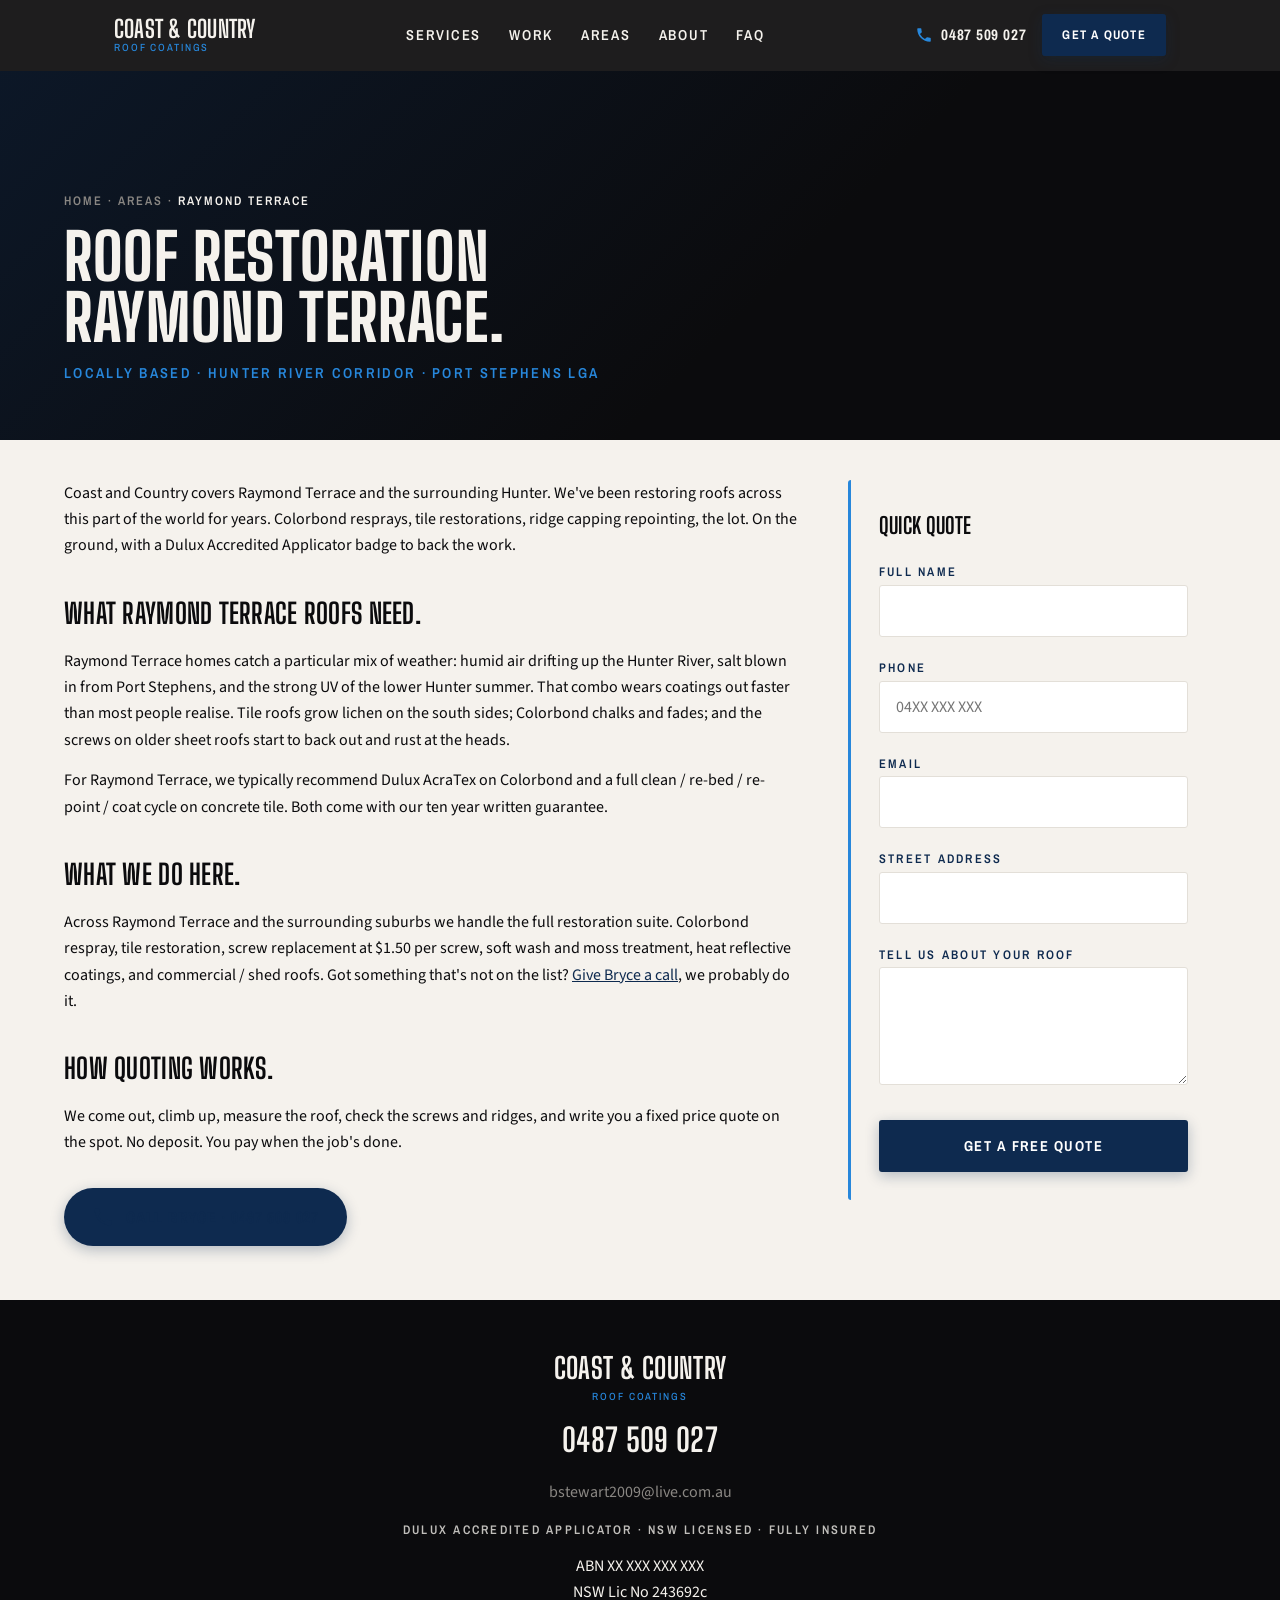
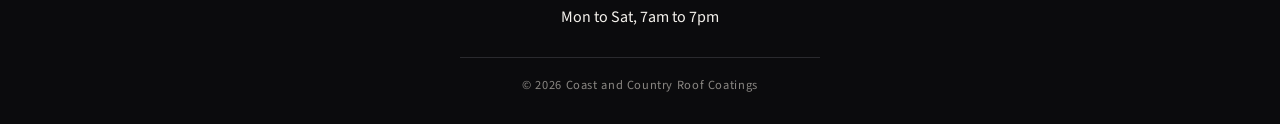
==== commit 781b2999: "3" ====
--- a/service-area.html
+++ b/service-area.html
@@ -97,7 +97,7 @@
       <p>Across Raymond Terrace and the surrounding suburbs we handle the full restoration suite. Colorbond respray, tile restoration, screw replacement at $1.50 per screw, soft wash and moss treatment, heat reflective coatings, and commercial / shed roofs. Got something that's not on the list? <a href="tel:0487509027">Give Bryce a call</a>, we probably do it.</p>
 
       <h2>How quoting works.</h2>
-      <p>We come out, climb up, measure the roof, check the screws and ridges, and write you a fixed-price quote on the spot. No deposit. You pay when the job's done. Got a written quote from another licensed restorer? We'll beat it by 20%.</p>
+      <p>We come out, climb up, measure the roof, check the screws and ridges, and write you a fixed price quote on the spot. No deposit. You pay when the job's done.</p>
 
       <p style="margin-top:32px;">
         <a href="tel:0487509027" class="phone-pill">
--- a/css/main.css
+++ b/css/main.css
@@ -170,6 +170,8 @@
 
 /* --- Top announce ticker ------------------------------------------ */
 .announce-bar {
+  position: relative;
+  z-index: 1;
   background: var(--ink);
   color: var(--paper);
   border-bottom: 1px solid var(--steel);
@@ -201,13 +203,15 @@
 
 /* --- Site header / nav -------------------------------------------- */
 .site-header {
-  position: fixed;
-  top: 0; left: 0; right: 0;
-  z-index: 50;
-  background: transparent;
-  color: var(--paper);
+  position: sticky;
+  top: 0;
+  z-index: 100;
+  background: rgba(11, 11, 13, 0.92);
+  -webkit-backdrop-filter: blur(8px);
+  backdrop-filter: blur(8px);
+  color: var(--paper);
+  border-bottom: 1px solid transparent;
   transition: background var(--t) var(--ease), box-shadow var(--t) var(--ease), border-color var(--t) var(--ease);
-  border-bottom: 1px solid transparent;
 }
 .site-header.is-scrolled {
   background: var(--ink);
@@ -391,7 +395,7 @@
   width: 100%;
   max-width: var(--max-w);
   margin: 0 auto;
-  padding: 130px var(--pad-x) 90px;
+  padding: 120px var(--pad-x) 64px;
   display: flex;
   flex-direction: column;
   justify-content: space-between;
@@ -479,7 +483,7 @@
   }
   .hero .hero-bg { object-position: 50% 60%; }
   .hero-content {
-    padding: 90px 20px 60px;
+    padding: 80px 20px 32px;
     text-align: center;
     gap: 24px;
   }
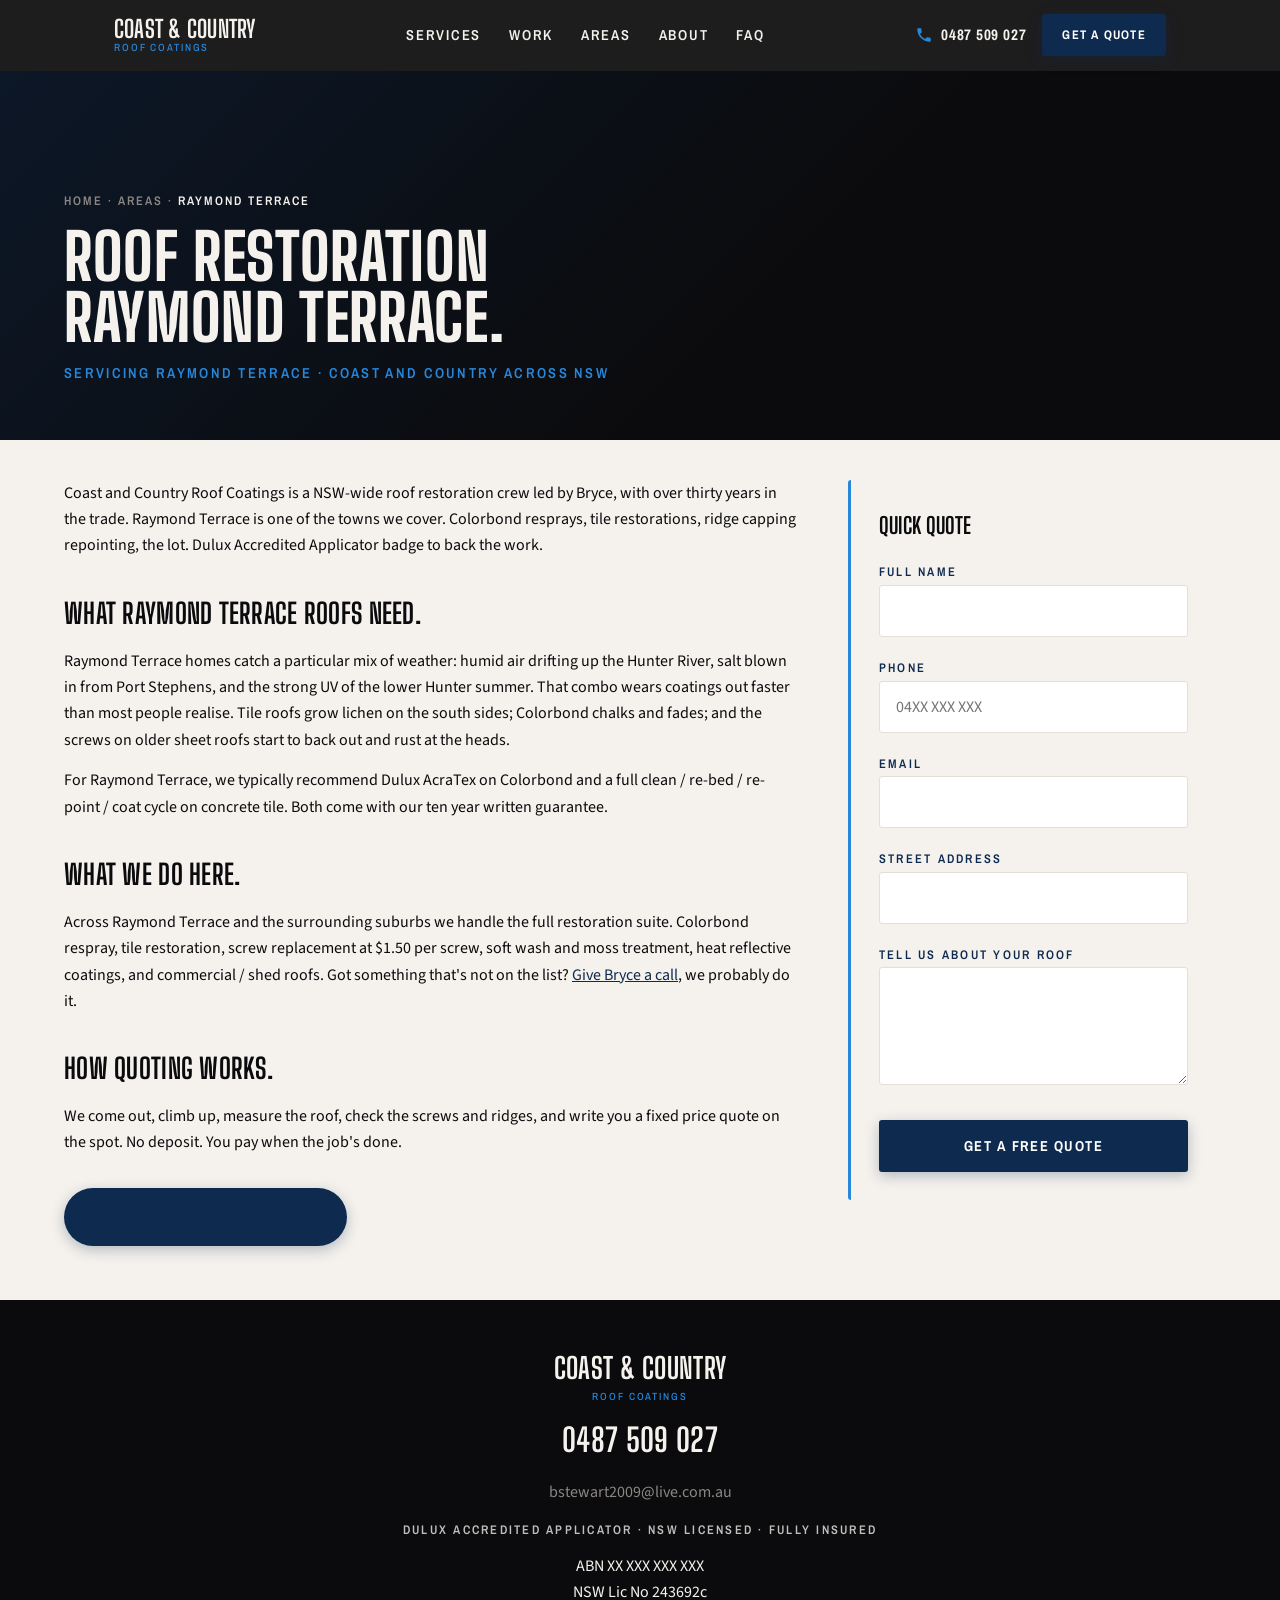
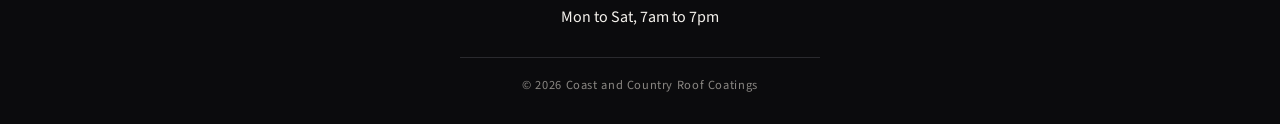
==== commit f117788e: "4" ====
--- a/service-area.html
+++ b/service-area.html
@@ -79,7 +79,7 @@
       <a href="/">Home</a> · <a href="/#areas">Areas</a> · <span class="current">Raymond Terrace</span>
     </nav>
     <h1 class="display">Roof Restoration<br>Raymond Terrace.</h1>
-    <p class="sub">Locally based · Hunter River corridor · Port Stephens LGA</p>
+    <p class="sub">Servicing Raymond Terrace · Coast and country across NSW</p>
   </div>
 </section>
 
@@ -87,7 +87,7 @@
 <section class="section-paper">
   <div class="wrap local-body">
     <div class="content">
-      <p>Coast and Country covers Raymond Terrace and the surrounding Hunter. We've been restoring roofs across this part of the world for years. Colorbond resprays, tile restorations, ridge capping repointing, the lot. On the ground, with a Dulux Accredited Applicator badge to back the work.</p>
+      <p>Coast and Country Roof Coatings is a NSW-wide roof restoration crew led by Bryce, with over thirty years in the trade. Raymond Terrace is one of the towns we cover. Colorbond resprays, tile restorations, ridge capping repointing, the lot. Dulux Accredited Applicator badge to back the work.</p>
 
       <h2>What Raymond Terrace roofs need.</h2>
       <p>Raymond Terrace homes catch a particular mix of weather: humid air drifting up the Hunter River, salt blown in from Port Stephens, and the strong UV of the lower Hunter summer. That combo wears coatings out faster than most people realise. Tile roofs grow lichen on the south sides; Colorbond chalks and fades; and the screws on older sheet roofs start to back out and rust at the heads.</p>
--- a/css/main.css
+++ b/css/main.css
@@ -619,11 +619,125 @@
   padding-top: 32px;
   border-top: 1px solid var(--line);
 }
+
+/* --- Why Choose Us tiles (reuses .service-card; 4-col grid) -------- */
+#why .services-grid {
+  grid-template-columns: repeat(4, 1fr);
+}
+@media (max-width: 960px) { #why .services-grid { grid-template-columns: repeat(2, 1fr); } }
+@media (max-width: 480px) { #why .services-grid { grid-template-columns: 1fr; } }
+.why-num {
+  font-family: var(--font-display);
+  font-weight: 800;
+  font-size: 2.5rem;
+  line-height: 1;
+  color: var(--brand);
+  letter-spacing: 0.01em;
+  margin-bottom: 12px;
+}
 .services-also {
   font-size: 1rem;
   color: var(--concrete);
   max-width: 720px;
   margin: 0 auto 20px;
+}
+
+/* --- Roof Issues We Fix ------------------------------------------- */
+.issues-grid {
+  display: grid;
+  grid-template-columns: repeat(4, 1fr);
+  gap: 14px;
+}
+@media (max-width: 960px) { .issues-grid { grid-template-columns: repeat(2, 1fr); } }
+
+.issue-card {
+  background: #fff;
+  border: 1px solid var(--line);
+  border-radius: var(--radius);
+  padding: 24px 20px;
+  display: flex;
+  flex-direction: column;
+  gap: 10px;
+  transition: transform .3s var(--ease), border-color .3s var(--ease), box-shadow .3s var(--ease);
+}
+.issue-card:hover {
+  transform: translateY(-3px);
+  border-color: var(--accent);
+  box-shadow: var(--shadow-card-hover);
+}
+.issue-card .issue-icon {
+  width: 32px;
+  height: 32px;
+  color: var(--accent);
+}
+.issue-card h3 {
+  font-family: var(--font-display);
+  font-weight: 700;
+  font-size: 1.1rem;
+  letter-spacing: 0.01em;
+  text-transform: uppercase;
+  color: var(--ink);
+  line-height: 1.1;
+}
+.issue-card p {
+  font-family: var(--font-body);
+  font-size: 0.92rem;
+  color: var(--concrete);
+  line-height: 1.5;
+}
+
+.issues-cta {
+  text-align: center;
+  margin-top: 36px;
+}
+.issues-cta-lead {
+  font-size: 1rem;
+  color: var(--ink);
+  margin-bottom: 14px;
+}
+
+/* --- Trust badge row ---------------------------------------------- */
+.trust-badge-section { padding: 0; }
+.trust-badge-row {
+  display: flex;
+  flex-wrap: wrap;
+  justify-content: center;
+  align-items: center;
+  gap: 48px;
+  max-width: 900px;
+  margin: 0 auto;
+  padding: 32px var(--pad-x);
+  border-top: 1px solid var(--line);
+  border-bottom: 1px solid var(--line);
+}
+.trust-badge {
+  display: flex;
+  flex-direction: column;
+  align-items: center;
+  gap: 6px;
+  opacity: 0.85;
+  transition: opacity var(--t) var(--ease);
+}
+.trust-badge:hover { opacity: 1; }
+.trust-badge-mark {
+  font-family: 'Big Shoulders Display', sans-serif;
+  font-weight: 800;
+  font-size: 1.4rem;
+  letter-spacing: 0.02em;
+  color: var(--brand);
+  text-transform: uppercase;
+}
+.trust-badge-label {
+  font-family: 'Archivo Narrow', sans-serif;
+  font-weight: 600;
+  font-size: 0.7rem;
+  letter-spacing: 0.18em;
+  text-transform: uppercase;
+  color: var(--concrete);
+}
+@media (max-width: 720px) {
+  .trust-badge-row { gap: 32px; padding: 24px var(--pad-x); }
+  .trust-badge-mark { font-size: 1.1rem; }
 }
 
 /* --- Stats strip --------------------------------------------------- */
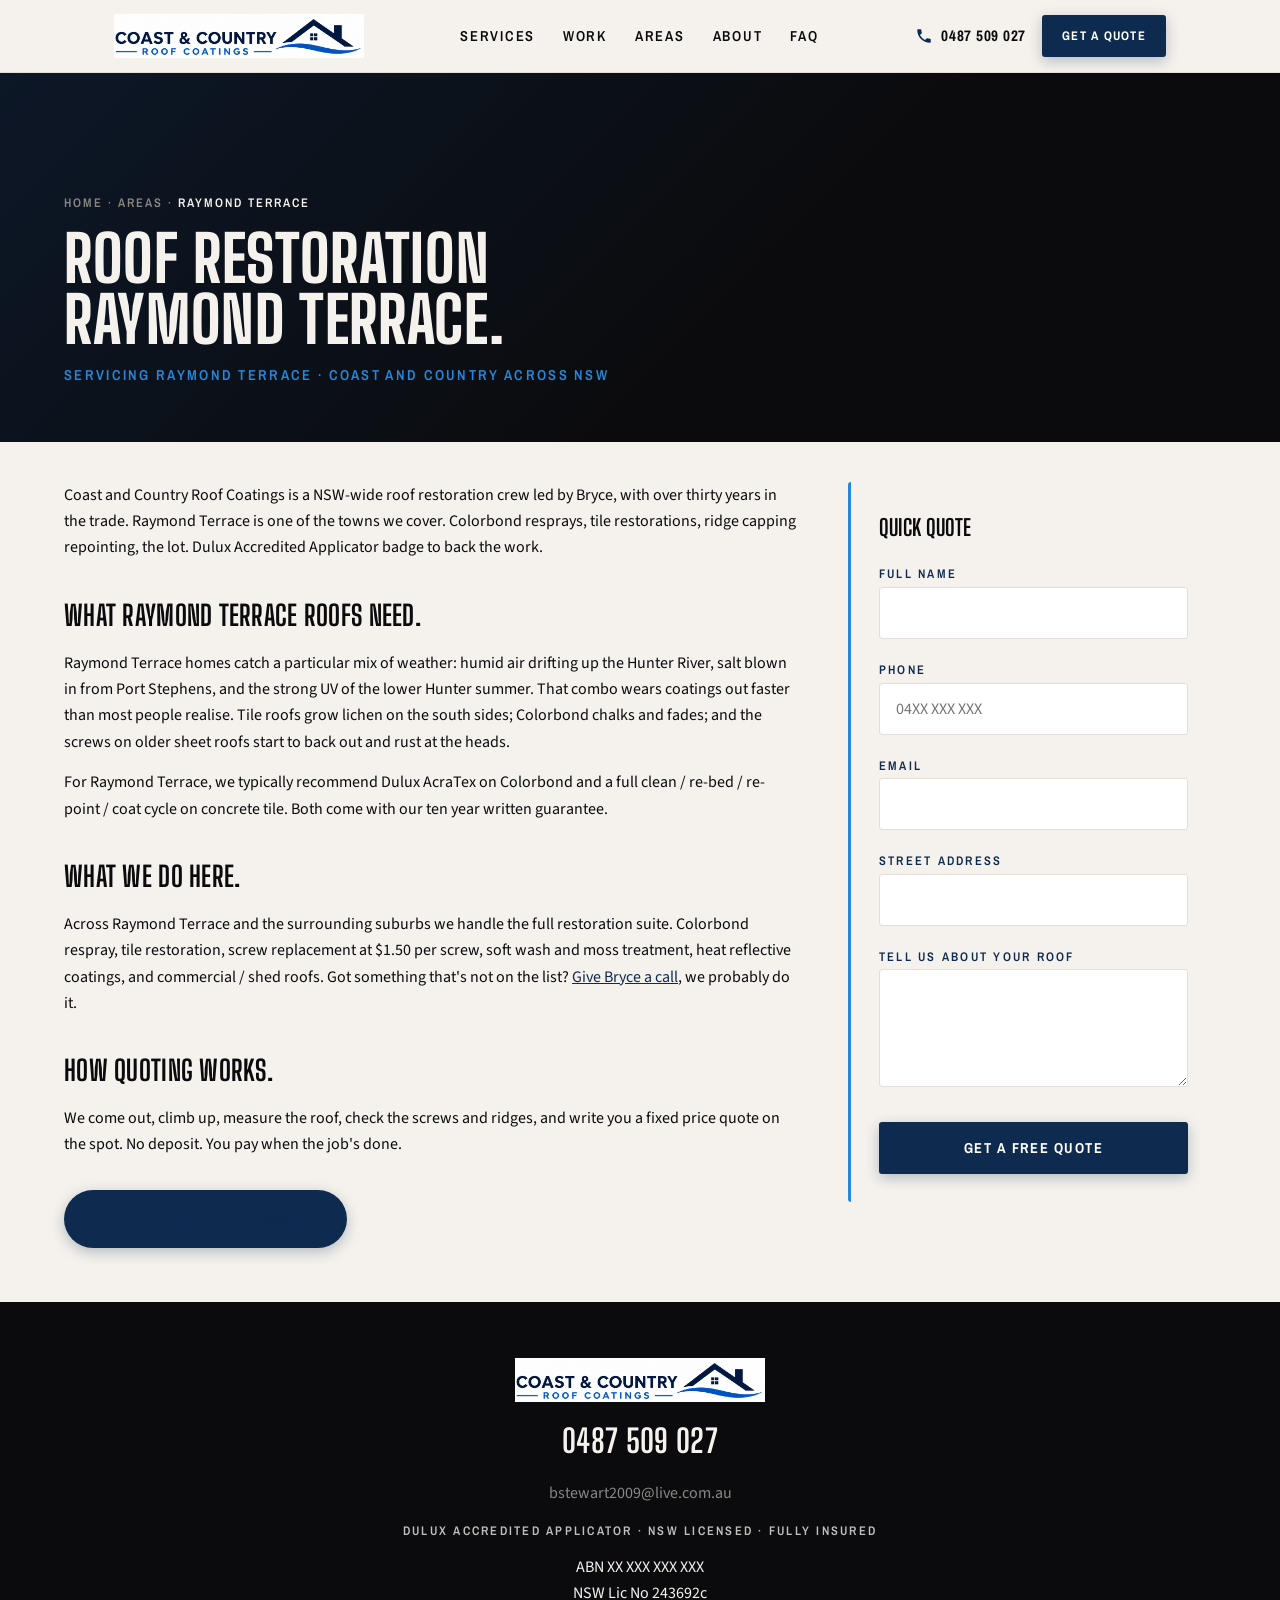
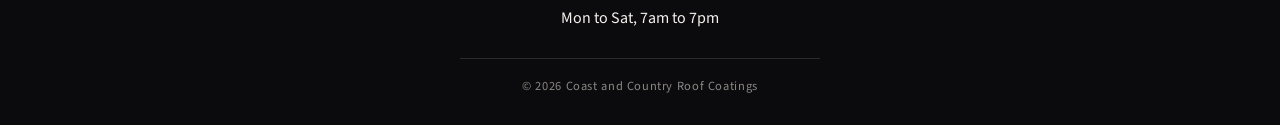
==== commit acbb02c0: "8" ====
--- a/service-area.html
+++ b/service-area.html
@@ -35,7 +35,7 @@
 <!-- HEADER -->
 <header class="site-header" id="site-header">
   <nav class="nav wrap" aria-label="Primary">
-    <a href="/" class="brand"><span class="brand-text">Coast &amp; Country<small>Roof Coatings</small></span></a>
+    <a href="/" class="brand"><img src="images/logo.jpg" alt="Coast and Country Roof Coatings" class="brand-logo" width="1826" height="322"></a>
     <ul class="nav-links">
       <li><a href="/#services">Services</a></li>
       <li><a href="/#work">Work</a></li>
@@ -56,7 +56,7 @@
 
 <div class="mobile-sheet" id="mobile-sheet" role="dialog" aria-modal="true" aria-hidden="true">
   <div class="mobile-sheet-head">
-    <a href="/" class="brand"><span class="brand-text">Coast &amp; Country<small>Roof Coatings</small></span></a>
+    <a href="/" class="brand"><img src="images/logo.jpg" alt="Coast and Country Roof Coatings" class="brand-logo" width="1826" height="322"></a>
     <button class="close" aria-label="Close menu">✕</button>
   </div>
   <ul>
@@ -123,7 +123,7 @@
   <div class="wrap">
     <div class="footer-stack">
       <a href="/" class="footer-logo-link" aria-label="Coast and Country Roof Coatings">
-        <span class="brand-text" style="font-size:1.8rem;">Coast &amp; Country<small>Roof Coatings</small></span>
+        <img src="images/logo.jpg" alt="Coast and Country Roof Coatings" class="brand-logo" width="1826" height="322">
       </a>
       <a href="tel:0487509027" class="footer-phone">0487 509 027</a>
       <a href="mailto:bstewart2009@live.com.au" class="footer-email">bstewart2009@live.com.au</a>
--- a/css/main.css
+++ b/css/main.css
@@ -13,6 +13,7 @@
   line-height: 1.6;
   color: var(--ink);
   background: var(--paper);
+  overflow-x: hidden;
   -webkit-font-smoothing: antialiased;
   -moz-osx-font-smoothing: grayscale;
 }
@@ -206,17 +207,14 @@
   position: sticky;
   top: 0;
   z-index: 100;
-  background: rgba(11, 11, 13, 0.92);
-  -webkit-backdrop-filter: blur(8px);
-  backdrop-filter: blur(8px);
-  color: var(--paper);
-  border-bottom: 1px solid transparent;
+  background: var(--paper);
+  color: var(--ink);
+  border-bottom: 1px solid var(--line);
   transition: background var(--t) var(--ease), box-shadow var(--t) var(--ease), border-color var(--t) var(--ease);
 }
 .site-header.is-scrolled {
-  background: var(--ink);
-  border-bottom-color: var(--steel);
-  box-shadow: 0 4px 20px rgba(0,0,0,.30);
+  background: var(--paper);
+  box-shadow: 0 4px 20px rgba(0,0,0,.08);
 }
 .nav {
   display: flex;
@@ -231,6 +229,16 @@
   .nav { padding: 14px var(--pad-x); }
 }
 .brand { display: inline-flex; align-items: center; }
+.brand-logo {
+  height: 44px;
+  width: auto;
+  display: block;
+  object-fit: contain;
+}
+.footer-brand .brand-logo,
+.site-footer .brand-logo { height: 60px; }
+.mobile-sheet-head .brand-logo { height: 36px; }
+
 .brand-text {
   font-family: var(--font-display);
   font-weight: 700;
@@ -259,8 +267,8 @@
   letter-spacing: 0.12em;
   text-transform: uppercase;
 }
-.nav-links a { color: var(--paper); transition: color var(--t) var(--ease); }
-.nav-links a:hover { color: var(--accent); }
+.nav-links a { color: var(--ink); transition: color var(--t) var(--ease); }
+.nav-links a:hover { color: var(--brand); }
 
 .nav-cta { display: flex; align-items: center; gap: 16px; }
 .nav-phone {
@@ -271,9 +279,11 @@
   font-weight: 700;
   font-size: 0.95rem;
   letter-spacing: 0.05em;
-  color: var(--paper);
-}
-.nav-phone svg { width: 18px; height: 18px; color: var(--accent); }
+  color: var(--ink);
+  transition: color var(--t) var(--ease);
+}
+.nav-phone:hover { color: var(--brand); }
+.nav-phone svg { width: 18px; height: 18px; color: var(--brand); }
 .nav .btn { min-height: 42px; padding: 0 18px; font-size: 0.78rem; }
 
 .nav-burger {
@@ -290,7 +300,7 @@
   left: 50%;
   width: 22px;
   height: 2px;
-  background: var(--paper);
+  background: var(--ink);
   transform: translateX(-50%);
   transition: transform .3s var(--ease), top .3s var(--ease);
 }
@@ -494,7 +504,14 @@
   .hero-sub-desktop { display: none; }
   .hero-ctas { flex-direction: column; align-items: stretch; }
   .hero-ctas .btn { width: 100%; max-width: 320px; margin: 0 auto; min-height: 48px; }
-  .hero-trust { display: none; }
+  .hero-trust {
+    margin-top: 20px;
+    font-size: 0.62rem;
+    letter-spacing: 0.16em;
+    line-height: 1.6;
+  }
+  .hero-trust span { padding: 0 8px; }
+  .hero-trust .sep { padding: 0 4px; }
   .hero-chevron { display: none; }
 }
 
@@ -531,7 +548,7 @@
   gap: 14px;
 }
 @media (max-width: 960px) { .services-grid { grid-template-columns: repeat(2, 1fr); } }
-@media (max-width: 480px) { .services-grid { grid-template-columns: 1fr; } }
+@media (max-width: 480px) { .services-grid { grid-template-columns: 1fr; gap: 20px; } }
 
 .service-card {
   position: relative;
@@ -626,14 +643,14 @@
 }
 @media (max-width: 960px) { #why .services-grid { grid-template-columns: repeat(2, 1fr); } }
 @media (max-width: 480px) { #why .services-grid { grid-template-columns: 1fr; } }
-.why-num {
-  font-family: var(--font-display);
+.reason-num {
+  display: block;
+  font-family: 'Big Shoulders Display', sans-serif;
   font-weight: 800;
   font-size: 2.5rem;
   line-height: 1;
   color: var(--brand);
-  letter-spacing: 0.01em;
-  margin-bottom: 12px;
+  margin-bottom: 8px;
 }
 .services-also {
   font-size: 1rem;
@@ -642,35 +659,41 @@
   margin: 0 auto 20px;
 }
 
-/* --- Roof Issues We Fix ------------------------------------------- */
-.issues-grid {
+/* --- Common Roof Problems (3-col grid, 6 tiles) ------------------- */
+.problems-grid {
   display: grid;
-  grid-template-columns: repeat(4, 1fr);
+  grid-template-columns: repeat(3, 1fr);
   gap: 14px;
 }
-@media (max-width: 960px) { .issues-grid { grid-template-columns: repeat(2, 1fr); } }
-
-.issue-card {
+@media (max-width: 960px) { .problems-grid { grid-template-columns: repeat(2, 1fr); } }
+@media (max-width: 480px) {
+  .problems-grid { grid-template-columns: 1fr; gap: 16px; }
+  .problem-card { align-items: center; text-align: center; }
+}
+
+.problem-card {
   background: #fff;
   border: 1px solid var(--line);
   border-radius: var(--radius);
-  padding: 24px 20px;
+  padding: 28px 22px;
   display: flex;
   flex-direction: column;
-  gap: 10px;
+  gap: 0;
   transition: transform .3s var(--ease), border-color .3s var(--ease), box-shadow .3s var(--ease);
 }
-.issue-card:hover {
+.problem-card:hover {
   transform: translateY(-3px);
   border-color: var(--accent);
   box-shadow: var(--shadow-card-hover);
 }
-.issue-card .issue-icon {
+.problem-card .problem-icon {
   width: 32px;
   height: 32px;
   color: var(--accent);
-}
-.issue-card h3 {
+  transition: transform .3s var(--ease);
+}
+.problem-card:hover .problem-icon { transform: scale(1.08); }
+.problem-card h3 {
   font-family: var(--font-display);
   font-weight: 700;
   font-size: 1.1rem;
@@ -678,19 +701,21 @@
   text-transform: uppercase;
   color: var(--ink);
   line-height: 1.1;
-}
-.issue-card p {
+  margin-top: 16px;
+}
+.problem-card p {
   font-family: var(--font-body);
   font-size: 0.92rem;
   color: var(--concrete);
   line-height: 1.5;
-}
-
-.issues-cta {
+  margin-top: 10px;
+}
+
+.problems-cta {
   text-align: center;
   margin-top: 36px;
 }
-.issues-cta-lead {
+.problems-cta-lead {
   font-size: 1rem;
   color: var(--ink);
   margin-bottom: 14px;
@@ -987,10 +1012,17 @@
   margin-top: 28px;
 }
 .ba-dot {
+  position: relative;
   width: 9px; height: 9px;
   border-radius: 50%;
   background: rgba(245,242,237,.25);
   transition: background var(--t) var(--ease), transform var(--t) var(--ease);
+}
+.ba-dot::before {
+  content: '';
+  position: absolute;
+  inset: -18px;
+  border-radius: 50%;
 }
 .ba-dot.is-active { background: var(--accent); transform: scale(1.3); }
 
@@ -1045,10 +1077,17 @@
   margin-top: 24px;
 }
 .gallery-dot {
+  position: relative;
   width: 8px; height: 8px;
   border-radius: 50%;
   background: rgba(245,242,237,.20);
   transition: background var(--t) var(--ease), transform var(--t) var(--ease);
+}
+.gallery-dot::before {
+  content: '';
+  position: absolute;
+  inset: -18px;
+  border-radius: 50%;
 }
 .gallery-dot.is-active { background: var(--accent); transform: scale(1.3); }
 
@@ -1165,6 +1204,10 @@
   width: 240px;
   height: 240px;
   margin: 0 auto;
+}
+@media (max-width: 720px) {
+  .guarantee-gauge { width: 180px; height: 180px; }
+  .gauge-num { font-size: 3rem; }
 }
 .gauge-svg { width: 100%; height: 100%; }
 .gauge-track { stroke: var(--line); }
@@ -1232,6 +1275,14 @@
 @media (max-width: 960px) {
   .reviews-track { grid-auto-columns: 100%; gap: 16px; }
 }
+@media (max-width: 720px) {
+  .reviews-track {
+    grid-auto-columns: 88%;
+    gap: 12px;
+    padding-left: 0;
+    scroll-padding-left: 0;
+  }
+}
 .review-card {
   background: #fff;
   border: 1px solid var(--line);
@@ -1282,10 +1333,17 @@
   margin-top: 28px;
 }
 .review-dot {
+  position: relative;
   width: 9px; height: 9px;
   border-radius: 50%;
   background: var(--line);
   transition: background var(--t) var(--ease), transform var(--t) var(--ease);
+}
+.review-dot::before {
+  content: '';
+  position: absolute;
+  inset: -18px;
+  border-radius: 50%;
 }
 .review-dot.is-active { background: var(--accent); transform: scale(1.3); }
 
@@ -1886,3 +1944,521 @@
   letter-spacing: 0.01em;
 }
 .thanks p { max-width: 540px; margin: 0 auto; font-size: 1.05rem; line-height: 1.6; color: var(--concrete); }
+
+/* =====================================================================
+   MOBILE REFINEMENT BLOCK (≤720px)
+   Heatshield-style centered alignment + tight rhythm. Sits last in
+   the stylesheet so it cleanly overrides any earlier mobile rules.
+   ===================================================================== */
+@media (max-width: 720px) {
+
+  /* --- 11. Section vertical rhythm (tighter) --------------------- */
+  section {
+    padding-top: 48px !important;
+    padding-bottom: 48px !important;
+  }
+  .stats-strip {
+    padding-top: 32px !important;
+    padding-bottom: 32px !important;
+  }
+  .trust-badge-section {
+    padding-top: 0 !important;
+    padding-bottom: 0 !important;
+  }
+  .section-head { margin-bottom: 24px; }
+  .section-head h2 {
+    font-size: clamp(1.6rem, 7vw, 2.2rem);
+    margin-bottom: 8px;
+  }
+  .section-head p { font-size: 0.95rem; }
+
+  /* --- 1. Global centered alignment ------------------------------ */
+  section .wrap > * { text-align: center; }
+  .section-head,
+  .section-head h2,
+  .section-head p,
+  .section-head .eyebrow {
+    text-align: center !important;
+    margin-left: auto;
+    margin-right: auto;
+  }
+  .about-body p {
+    text-align: center;
+    max-width: 100%;
+    margin-left: auto;
+    margin-right: auto;
+  }
+
+  /* Forms must stay left-aligned for legibility */
+  .quote-form, .quote-form *,
+  .modal-quote-form, .modal-quote-form *,
+  .lead-popup-form, .lead-popup-form *,
+  #quote-form, #quote-form * {
+    text-align: left;
+  }
+  .form-submit, .form-note {
+    text-align: center;
+  }
+
+  /* --- 2. Hero (centered, no left-align leftovers) --------------- */
+  .hero-content,
+  .hero-top,
+  .hero-bottom,
+  .hero-eyebrow,
+  .hero-headline,
+  .hero-sub {
+    text-align: center;
+    align-items: center;
+    margin-left: auto;
+    margin-right: auto;
+  }
+  .hero-ctas { justify-content: center; }
+
+  /* --- 3. Service cards (centered text + icon) ------------------- */
+  .service-card,
+  .service-card * { text-align: center; }
+  .service-card .service-icon,
+  .service-card svg:first-of-type {
+    margin-left: auto;
+    margin-right: auto;
+    display: block;
+  }
+  .service-card h3 { text-align: center; }
+  .service-card .learn,
+  .service-card a {
+    justify-content: center;
+    text-align: center;
+  }
+
+  /* --- 4. Stats (about-stats inline + standalone stats-strip) ---- */
+  .about-stats {
+    display: flex;
+    flex-direction: row;
+    flex-wrap: wrap;
+    justify-content: center;
+    gap: 24px 16px;
+    text-align: center;
+  }
+  .about-stats > * { flex: 0 0 auto; text-align: center; }
+  .about-stat-sep { display: none; }
+
+  .stats-row {
+    display: flex !important;
+    flex-direction: row;
+    flex-wrap: wrap;
+    justify-content: center;
+    gap: 18px 32px;
+  }
+  .stats-item {
+    flex: 0 0 auto;
+    padding: 0;
+    text-align: center;
+  }
+  .stats-item::before { display: none !important; }
+  .stats-num {
+    font-size: 2rem !important;
+    line-height: 1;
+  }
+  .stats-label {
+    font-size: 0.7rem;
+    margin-top: 4px;
+  }
+
+  /* --- 5. Why Choose Us (numerals already deleted; center text) -- */
+  #why .service-card,
+  #why .service-card * { text-align: center; }
+
+  /* --- 6. Process steps (numerals deleted; center text + image) -- */
+  .process-step,
+  .process-step * { text-align: center; }
+  .process-step-img {
+    margin-left: auto;
+    margin-right: auto;
+  }
+
+  /* --- 7. Common Roof Problems (2-up grid on mobile) ------------- */
+  .problems-grid {
+    grid-template-columns: 1fr 1fr !important;
+    gap: 10px !important;
+  }
+  .problem-card {
+    padding: 18px 12px;
+    text-align: center;
+    align-items: center;
+  }
+  .problem-card .problem-icon {
+    width: 28px;
+    height: 28px;
+    margin: 0 auto 8px;
+    display: block;
+  }
+  .problem-card h3 {
+    font-size: 0.85rem;
+    text-align: center;
+    margin-top: 0;
+  }
+  .problem-card p {
+    font-size: 0.78rem;
+    line-height: 1.4;
+    text-align: center;
+    margin-top: 6px;
+  }
+
+  /* --- 8. Trust Badge Row (2 per row, third wraps below) --------- */
+  .trust-badge-row {
+    gap: 24px 32px;
+    padding: 24px var(--pad-x);
+  }
+  .trust-badge { flex: 0 1 calc(50% - 16px); }
+  .trust-badge-mark { font-size: 1rem; }
+  .trust-badge-label { font-size: 0.62rem; }
+
+  /* --- 9. Guarantee gauge (200px, fits "10" + units) ------------- */
+  .guarantee-gauge {
+    width: 200px !important;
+    height: 200px !important;
+  }
+  .gauge-num {
+    font-size: 3.5rem !important;
+    line-height: 1;
+  }
+  .gauge-unit {
+    font-size: 0.8rem;
+    margin-top: 2px;
+  }
+  .gauge-sub {
+    font-size: 0.7rem;
+    margin-top: 6px;
+  }
+
+  /* --- 10. Footer (centered single column) ----------------------- */
+  .site-footer {
+    padding: 40px 0 24px;
+    text-align: center;
+  }
+  .footer-grid {
+    display: flex;
+    flex-direction: column;
+    align-items: center;
+    text-align: center;
+    gap: 24px;
+    margin-bottom: 24px;
+  }
+  .footer-grid > * {
+    width: 100%;
+    text-align: center;
+  }
+  /* Hide Services + Where We Work columns (cols 2 and 3) on mobile */
+  .footer-grid > .footer-col:nth-child(2),
+  .footer-grid > .footer-col:nth-child(3) {
+    display: none;
+  }
+  .footer-col {
+    align-items: center;
+    text-align: center;
+  }
+  .footer-col h4 {
+    text-align: center;
+    border-bottom: 0;
+    padding-bottom: 0;
+    margin-bottom: 12px;
+    font-size: 0.7rem;
+  }
+  .footer-col ul,
+  .footer-col ul li {
+    text-align: center;
+  }
+  .footer-col ul li { padding: 4px 0; }
+  .footer-brand { align-items: center; }
+  .footer-brand p {
+    text-align: center;
+    max-width: 320px;
+    margin-left: auto;
+    margin-right: auto;
+  }
+  .footer-phone-block { align-items: center; text-align: center; }
+  .footer-phone-block .label,
+  .footer-phone-block .phone,
+  .footer-phone-block .email { text-align: center; display: block; }
+  .footer-credentials {
+    text-align: center;
+    justify-content: center;
+    gap: 4px 16px;
+    font-size: 0.7rem;
+    padding-top: 16px;
+  }
+  .footer-bottom {
+    flex-direction: column;
+    align-items: center;
+    text-align: center;
+    gap: 8px;
+  }
+  .footer-social { justify-content: center; }
+
+  /* --- 12. Areas section (h2 wraps cleanly, summaries left) ------ */
+  #areas .section-head h2 {
+    font-size: clamp(1.5rem, 6.5vw, 2rem);
+    text-align: center;
+    max-width: 280px;
+    margin-left: auto;
+    margin-right: auto;
+  }
+  details.areas-col,
+  details.areas-col summary {
+    text-align: left;
+  }
+  details.areas-col summary { padding: 16px 18px; }
+  details.areas-col ul,
+  details.areas-col ul li { text-align: left; }
+}
+
+/* =====================================================================
+   MOBILE REFINEMENT BLOCK · ROUND 2 (≤720px)
+   2-up grids, single-line stat strip, single-line phone pills,
+   tighter FAQ, sticky CTA shrink. Appended last so it overrides.
+   ===================================================================== */
+
+/* Phone-pill mobile/desktop label visibility — applies at all sizes */
+.phone-pill-mobile  { display: none; }
+.phone-pill-desktop { display: inline; }
+
+@media (max-width: 720px) {
+
+  /* --- Phone-pill label swap (mobile shows shorter copy) --------- */
+  .phone-pill-mobile  { display: inline; }
+  .phone-pill-desktop { display: none; }
+
+  /* --- 1. Services "What We Do" · 2 cards per row ---------------- */
+  .services-grid {
+    grid-template-columns: 1fr 1fr !important;
+    gap: 10px !important;
+  }
+  .services-grid .service-card {
+    padding: 22px 14px 18px !important;
+    min-height: auto !important;
+  }
+  .services-grid .service-card h3 {
+    font-size: 0.95rem;
+    line-height: 1.1;
+  }
+  .services-grid .service-card p {
+    font-size: 0.78rem;
+    line-height: 1.4;
+  }
+  .services-grid .service-card .service-icon,
+  .services-grid .service-card svg:first-of-type {
+    width: 26px;
+    height: 26px;
+    margin: 0 auto 8px;
+  }
+  .services-grid .service-card .learn,
+  .services-grid .service-card a {
+    font-size: 0.72rem;
+    margin-top: 10px;
+  }
+  /* POPULAR sticker shrunk for the smaller card scale */
+  .services-grid .service-card .service-tag {
+    font-size: 0.55rem;
+    padding: 4px 10px;
+    transform: rotate(-8deg) scale(0.85);
+    top: 6px;
+    right: -6px;
+  }
+  /* If a Colorbond featured spans multi-col, neutralise on mobile */
+  .services-grid .service-card.featured { grid-column: span 1; }
+
+  /* --- 2. About-stats inline (3 items, 1 line, dot separators) -- */
+  .about-stats {
+    display: flex !important;
+    flex-direction: row !important;
+    flex-wrap: nowrap !important;
+    justify-content: center;
+    align-items: center;
+    gap: 8px;
+    text-align: center;
+    width: 100%;
+    padding: 0 8px;
+  }
+  .about-stats > * {
+    flex: 0 1 auto;
+    text-align: center;
+    font-size: 0.7rem;
+    letter-spacing: 0.08em;
+    white-space: nowrap;
+  }
+  .about-stats .about-stat-sep {
+    display: inline-block !important;
+    color: var(--accent);
+    flex: 0 0 auto;
+    font-size: 0.7rem;
+    padding: 0;
+  }
+  .about-stats .about-stat-line strong {
+    font-size: 0.78rem;
+  }
+
+  /* --- 3. Why Choose Us · 2 cards per row (#why .services-grid) -- */
+  #why .services-grid {
+    grid-template-columns: 1fr 1fr !important;
+    gap: 10px !important;
+  }
+  #why .services-grid .service-card {
+    padding: 22px 14px 18px !important;
+    min-height: auto !important;
+  }
+  #why .services-grid .service-card h3 {
+    font-size: 0.9rem;
+    line-height: 1.1;
+  }
+  #why .services-grid .service-card p {
+    font-size: 0.78rem;
+    line-height: 1.4;
+  }
+
+  /* --- 4. Areas phone pill · keep on one line -------------------- */
+  #areas .phone-pill,
+  .areas-cta .phone-pill {
+    white-space: nowrap;
+    padding: 14px 16px;
+    font-size: 0.85rem;
+  }
+  #areas .phone-pill svg,
+  .areas-cta .phone-pill svg {
+    width: 14px;
+    height: 14px;
+    flex-shrink: 0;
+  }
+
+  /* --- 5. Other phone pills + sticky bottom bar tighten ---------- */
+  .phone-pill {
+    white-space: nowrap;
+    font-size: 0.85rem;
+  }
+  .phone-pill svg { width: 16px; height: 16px; flex-shrink: 0; }
+
+  .sticky-cta {
+    padding: 0;
+    gap: 0;
+  }
+  .sticky-cta .btn {
+    font-size: 0.78rem;
+    padding: 0 10px;
+    min-height: 56px;
+    height: 56px;
+    letter-spacing: 0.06em;
+  }
+  .sticky-cta .btn svg { width: 14px; height: 14px; }
+
+  /* --- 6a. FAQ · smaller font, left-aligned, tight plus circle --- */
+  .faq-q {
+    font-size: 0.85rem !important;
+    line-height: 1.25;
+    padding: 18px 16px;
+    text-align: left !important;
+    justify-content: space-between;
+    align-items: center;
+  }
+  .faq-q .plus {
+    width: 24px;
+    height: 24px;
+    font-size: 0.85rem;
+    flex-shrink: 0;
+  }
+  .faq-a { padding: 0 16px 18px; text-align: left; }
+
+  /* --- 6b. Section heading max-width allows full wrap on mobile -- */
+  .section-head h2 {
+    max-width: 100%;
+    padding: 0 8px;
+  }
+}
+
+/* =====================================================================
+   MOBILE REFINEMENT BLOCK · ROUND 3 (≤720px)
+   Logo sizing, paper header, tighter about-stats, 3-across trust badges,
+   "Call Bryce" pill labels (handled in HTML), body padding clearance for
+   sticky CTA, h2 line-height. Overrides previous mobile rounds.
+   ===================================================================== */
+
+/* hide-mobile / hide-desktop helpers used by inline labels — global */
+.hide-desktop { display: none; }
+.hide-mobile  { display: inline; }
+
+@media (max-width: 720px) {
+
+  /* --- Inline label visibility swap ------------------------------ */
+  .hide-desktop { display: inline; }
+  .hide-mobile  { display: none; }
+
+  /* --- 1. Logo sizing on mobile ---------------------------------- */
+  .site-header .brand-logo { height: 30px; }
+  .footer-brand .brand-logo,
+  .site-footer .brand-logo { height: 48px; }
+
+  /* --- 4. About-stats · force one line, very tight --------------- */
+  .about-stats {
+    display: flex !important;
+    flex-direction: row !important;
+    flex-wrap: nowrap !important;
+    justify-content: center;
+    align-items: center;
+    gap: 6px !important;
+    padding: 0 4px !important;
+    width: 100%;
+    overflow: visible;
+  }
+  .about-stats > * {
+    flex: 0 1 auto;
+    text-align: center;
+    white-space: nowrap;
+    font-size: 0.62rem !important;
+    letter-spacing: 0.05em !important;
+  }
+  .about-stats .about-stat-line strong {
+    font-size: 0.7rem !important;
+  }
+  .about-stats .about-stat-sep {
+    display: inline-block !important;
+    color: var(--accent);
+    font-size: 0.62rem !important;
+    flex: 0 0 auto;
+    padding: 0 !important;
+  }
+
+  /* --- 5. Trust badges · 3 across one row ------------------------ */
+  .trust-badge-row {
+    display: flex !important;
+    flex-direction: row !important;
+    flex-wrap: nowrap !important;
+    justify-content: space-around;
+    align-items: center;
+    gap: 8px !important;
+    padding: 20px 8px !important;
+  }
+  .trust-badge {
+    flex: 1 1 33% !important;
+    align-items: center;
+    text-align: center;
+    gap: 2px;
+    min-width: 0;
+  }
+  .trust-badge-mark {
+    font-size: 0.78rem !important;
+    letter-spacing: 0.02em;
+  }
+  .trust-badge-label {
+    font-size: 0.5rem !important;
+    letter-spacing: 0.1em;
+    line-height: 1.2;
+  }
+
+  /* --- 9. Section spacing · sticky CTA clearance ----------------- */
+  body { padding-bottom: 72px; }
+  .section-head h2 {
+    line-height: 1.0;
+    padding-bottom: 4px;
+  }
+}
+
+
+
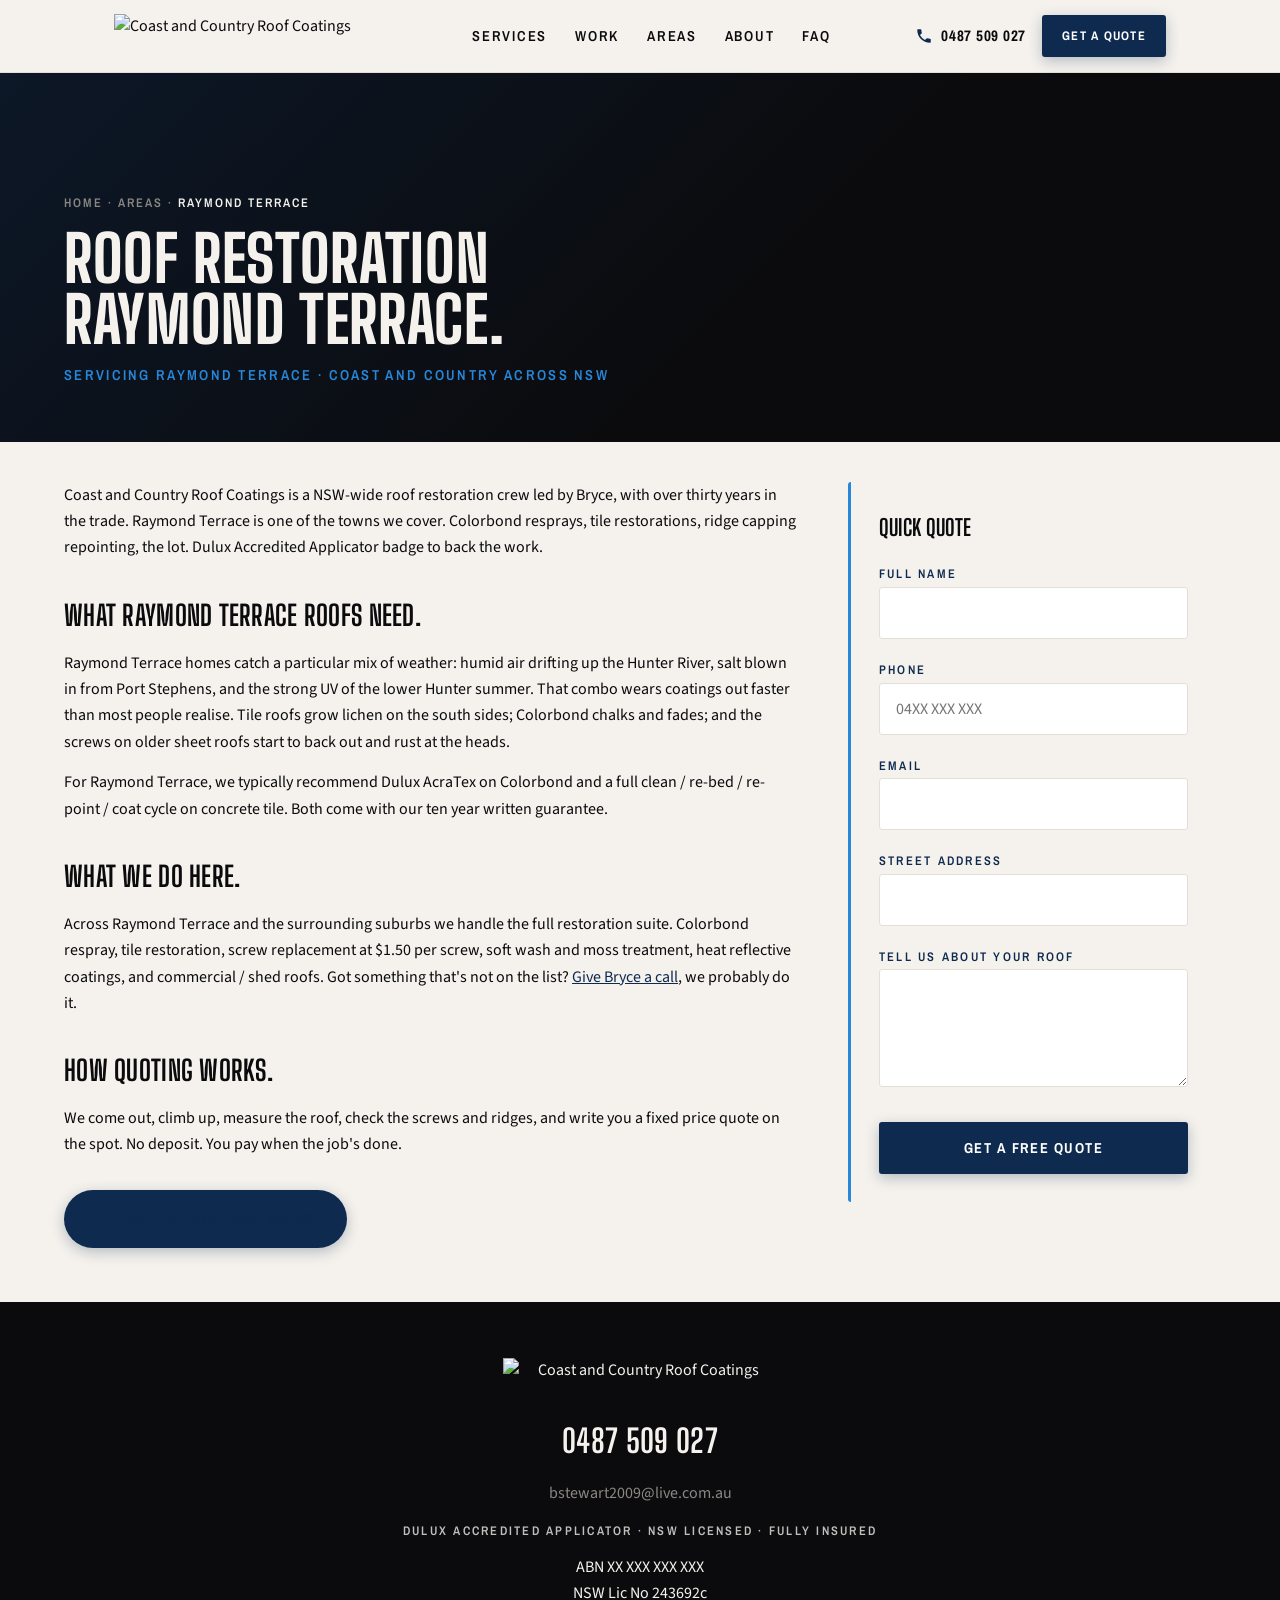
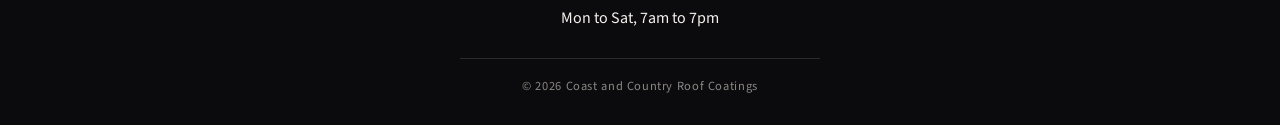
==== commit 6049e195: "10" ====
--- a/service-area.html
+++ b/service-area.html
@@ -35,7 +35,7 @@
 <!-- HEADER -->
 <header class="site-header" id="site-header">
   <nav class="nav wrap" aria-label="Primary">
-    <a href="/" class="brand"><img src="images/logo.jpg" alt="Coast and Country Roof Coatings" class="brand-logo" width="1826" height="322"></a>
+    <a href="/" class="brand"><img src="images/logo.png" alt="Coast and Country Roof Coatings" class="brand-logo" width="1835" height="295"></a>
     <ul class="nav-links">
       <li><a href="/#services">Services</a></li>
       <li><a href="/#work">Work</a></li>
@@ -56,7 +56,7 @@
 
 <div class="mobile-sheet" id="mobile-sheet" role="dialog" aria-modal="true" aria-hidden="true">
   <div class="mobile-sheet-head">
-    <a href="/" class="brand"><img src="images/logo.jpg" alt="Coast and Country Roof Coatings" class="brand-logo" width="1826" height="322"></a>
+    <a href="/" class="brand"><img src="images/logo.png" alt="Coast and Country Roof Coatings" class="brand-logo" width="1835" height="295"></a>
     <button class="close" aria-label="Close menu">✕</button>
   </div>
   <ul>
@@ -123,7 +123,7 @@
   <div class="wrap">
     <div class="footer-stack">
       <a href="/" class="footer-logo-link" aria-label="Coast and Country Roof Coatings">
-        <img src="images/logo.jpg" alt="Coast and Country Roof Coatings" class="brand-logo" width="1826" height="322">
+        <img src="images/logo.png" alt="Coast and Country Roof Coatings" class="brand-logo" width="1835" height="295">
       </a>
       <a href="tel:0487509027" class="footer-phone">0487 509 027</a>
       <a href="mailto:bstewart2009@live.com.au" class="footer-email">bstewart2009@live.com.au</a>
--- a/css/main.css
+++ b/css/main.css
@@ -721,48 +721,62 @@
   margin-bottom: 14px;
 }
 
-/* --- Trust badge row ---------------------------------------------- */
-.trust-badge-section { padding: 0; }
+/* --- Trust section (Accredited By) -------------------------------- */
+.trust-section {
+  padding: 56px 0;
+}
+.trust-header {
+  text-align: center;
+  margin-bottom: 32px;
+}
 .trust-badge-row {
   display: flex;
   flex-wrap: wrap;
   justify-content: center;
   align-items: center;
-  gap: 48px;
+  gap: 32px 48px;
   max-width: 900px;
   margin: 0 auto;
-  padding: 32px var(--pad-x);
-  border-top: 1px solid var(--line);
-  border-bottom: 1px solid var(--line);
 }
 .trust-badge {
   display: flex;
   flex-direction: column;
   align-items: center;
-  gap: 6px;
-  opacity: 0.85;
-  transition: opacity var(--t) var(--ease);
-}
-.trust-badge:hover { opacity: 1; }
+  gap: 8px;
+  transition: transform var(--t) var(--ease);
+}
+.trust-badge:hover { transform: translateY(-2px); }
 .trust-badge-mark {
   font-family: 'Big Shoulders Display', sans-serif;
   font-weight: 800;
-  font-size: 1.4rem;
+  font-size: 1.6rem;
   letter-spacing: 0.02em;
   color: var(--brand);
   text-transform: uppercase;
+  line-height: 1;
 }
 .trust-badge-label {
   font-family: 'Archivo Narrow', sans-serif;
   font-weight: 600;
-  font-size: 0.7rem;
+  font-size: 0.72rem;
   letter-spacing: 0.18em;
   text-transform: uppercase;
   color: var(--concrete);
+  text-align: center;
+}
+.trust-badge-divider {
+  width: 1px;
+  height: 48px;
+  background: var(--line);
+  flex-shrink: 0;
 }
 @media (max-width: 720px) {
-  .trust-badge-row { gap: 32px; padding: 24px var(--pad-x); }
-  .trust-badge-mark { font-size: 1.1rem; }
+  .trust-section { padding: 40px 0; }
+  .trust-header { margin-bottom: 20px; }
+  .trust-badge-row { gap: 24px 16px; }
+  .trust-badge-mark { font-size: 1rem; }
+  .trust-badge-label { font-size: 0.55rem; letter-spacing: 0.12em; }
+  .trust-badge-divider { height: 32px; }
 }
 
 /* --- Stats strip --------------------------------------------------- */
@@ -826,11 +840,18 @@
   margin: 0 auto;
   overflow: hidden;
   cursor: ew-resize;
-  background: var(--graphite);
+  background: var(--ink);
   user-select: none;
+  touch-action: none;
   border-radius: var(--radius);
 }
-.ba-slider .pane { position: absolute; inset: 0; overflow: hidden; }
+.ba-slider .pane {
+  position: absolute;
+  inset: 0;
+  width: 100%;
+  height: 100%;
+  overflow: hidden;
+}
 .ba-slider .pane img,
 .ba-slider .pane.before img,
 .ba-slider .pane.after img {
@@ -840,8 +861,10 @@
   height: 100%;
   object-fit: cover;
   object-position: center center;
-}
-.ba-slider .pane.after { clip-path: inset(0 0 0 50%); transition: clip-path .12s ease-out; }
+  display: block;
+}
+.ba-slider .pane.before { z-index: 1; }
+.ba-slider .pane.after  { z-index: 2; clip-path: inset(0 0 0 50%); transition: clip-path .12s ease-out; }
 .ba-slider .handle {
   position: absolute;
   top: 0; bottom: 0;
@@ -903,28 +926,6 @@
 }
 .about-body p { margin-bottom: 18px; color: var(--ink); }
 .about-body p:last-child { margin-bottom: 0; }
-
-.about-stats {
-  display: flex;
-  justify-content: center;
-  align-items: center;
-  flex-wrap: wrap;
-  gap: 0;
-  margin-top: 36px;
-  padding-top: 32px;
-  border-top: 1px solid var(--line);
-  font-family: var(--font-ui);
-  font-weight: 600;
-  font-size: 0.85rem;
-  letter-spacing: 0.18em;
-  text-transform: uppercase;
-}
-.about-stat-line { padding: 0 18px; color: var(--ink); }
-.about-stat-sep { color: var(--accent); padding: 0 4px; }
-@media (max-width: 480px) {
-  .about-stats { flex-direction: column; gap: 8px; }
-  .about-stat-sep { display: none; }
-}
 
 /* --- Process steps (3 cards) --------------------------------------- */
 .process {
@@ -1957,14 +1958,6 @@
     padding-top: 48px !important;
     padding-bottom: 48px !important;
   }
-  .stats-strip {
-    padding-top: 32px !important;
-    padding-bottom: 32px !important;
-  }
-  .trust-badge-section {
-    padding-top: 0 !important;
-    padding-bottom: 0 !important;
-  }
   .section-head { margin-bottom: 24px; }
   .section-head h2 {
     font-size: clamp(1.6rem, 7vw, 2.2rem);
@@ -2030,18 +2023,7 @@
     text-align: center;
   }
 
-  /* --- 4. Stats (about-stats inline + standalone stats-strip) ---- */
-  .about-stats {
-    display: flex;
-    flex-direction: row;
-    flex-wrap: wrap;
-    justify-content: center;
-    gap: 24px 16px;
-    text-align: center;
-  }
-  .about-stats > * { flex: 0 0 auto; text-align: center; }
-  .about-stat-sep { display: none; }
-
+  /* --- 4. Stats (standalone stats-strip — about-stats removed) -- */
   .stats-row {
     display: flex !important;
     flex-direction: row;
@@ -2104,14 +2086,8 @@
     margin-top: 6px;
   }
 
-  /* --- 8. Trust Badge Row (2 per row, third wraps below) --------- */
-  .trust-badge-row {
-    gap: 24px 32px;
-    padding: 24px var(--pad-x);
-  }
-  .trust-badge { flex: 0 1 calc(50% - 16px); }
-  .trust-badge-mark { font-size: 1rem; }
-  .trust-badge-label { font-size: 0.62rem; }
+  /* --- 8. (Trust Badge Row mobile rules now live with the base
+            trust-section block — see top of file.) --------------- */
 
   /* --- 9. Guarantee gauge (200px, fits "10" + units) ------------- */
   .guarantee-gauge {
@@ -2267,35 +2243,7 @@
   /* If a Colorbond featured spans multi-col, neutralise on mobile */
   .services-grid .service-card.featured { grid-column: span 1; }
 
-  /* --- 2. About-stats inline (3 items, 1 line, dot separators) -- */
-  .about-stats {
-    display: flex !important;
-    flex-direction: row !important;
-    flex-wrap: nowrap !important;
-    justify-content: center;
-    align-items: center;
-    gap: 8px;
-    text-align: center;
-    width: 100%;
-    padding: 0 8px;
-  }
-  .about-stats > * {
-    flex: 0 1 auto;
-    text-align: center;
-    font-size: 0.7rem;
-    letter-spacing: 0.08em;
-    white-space: nowrap;
-  }
-  .about-stats .about-stat-sep {
-    display: inline-block !important;
-    color: var(--accent);
-    flex: 0 0 auto;
-    font-size: 0.7rem;
-    padding: 0;
-  }
-  .about-stats .about-stat-line strong {
-    font-size: 0.78rem;
-  }
+  /* --- 2. (About-stats element removed — section deleted entirely.) */
 
   /* --- 3. Why Choose Us · 2 cards per row (#why .services-grid) -- */
   #why .services-grid {
@@ -2380,77 +2328,17 @@
    sticky CTA, h2 line-height. Overrides previous mobile rounds.
    ===================================================================== */
 
-/* hide-mobile / hide-desktop helpers used by inline labels — global */
-.hide-desktop { display: none; }
-.hide-mobile  { display: inline; }
-
 @media (max-width: 720px) {
-
-  /* --- Inline label visibility swap ------------------------------ */
-  .hide-desktop { display: inline; }
-  .hide-mobile  { display: none; }
 
   /* --- 1. Logo sizing on mobile ---------------------------------- */
   .site-header .brand-logo { height: 30px; }
   .footer-brand .brand-logo,
   .site-footer .brand-logo { height: 48px; }
 
-  /* --- 4. About-stats · force one line, very tight --------------- */
-  .about-stats {
-    display: flex !important;
-    flex-direction: row !important;
-    flex-wrap: nowrap !important;
-    justify-content: center;
-    align-items: center;
-    gap: 6px !important;
-    padding: 0 4px !important;
-    width: 100%;
-    overflow: visible;
-  }
-  .about-stats > * {
-    flex: 0 1 auto;
-    text-align: center;
-    white-space: nowrap;
-    font-size: 0.62rem !important;
-    letter-spacing: 0.05em !important;
-  }
-  .about-stats .about-stat-line strong {
-    font-size: 0.7rem !important;
-  }
-  .about-stats .about-stat-sep {
-    display: inline-block !important;
-    color: var(--accent);
-    font-size: 0.62rem !important;
-    flex: 0 0 auto;
-    padding: 0 !important;
-  }
-
-  /* --- 5. Trust badges · 3 across one row ------------------------ */
-  .trust-badge-row {
-    display: flex !important;
-    flex-direction: row !important;
-    flex-wrap: nowrap !important;
-    justify-content: space-around;
-    align-items: center;
-    gap: 8px !important;
-    padding: 20px 8px !important;
-  }
-  .trust-badge {
-    flex: 1 1 33% !important;
-    align-items: center;
-    text-align: center;
-    gap: 2px;
-    min-width: 0;
-  }
-  .trust-badge-mark {
-    font-size: 0.78rem !important;
-    letter-spacing: 0.02em;
-  }
-  .trust-badge-label {
-    font-size: 0.5rem !important;
-    letter-spacing: 0.1em;
-    line-height: 1.2;
-  }
+  /* --- 4. (About-stats element removed — see top of file.) ------- */
+
+  /* --- 5. (Trust-badge mobile rules now live with the base
+            trust-section block — see top of file.) --------------- */
 
   /* --- 9. Section spacing · sticky CTA clearance ----------------- */
   body { padding-bottom: 72px; }
@@ -2460,5 +2348,19 @@
   }
 }
 
-
-
+/* =====================================================================
+   B/A SLIDER MOBILE ASPECT-RATIO OVERRIDE (≤720px)
+   Drops both the Featured Job and the More Work carousel sliders
+   to 4/3 on phones so the photos stay readable. Sits last so it
+   overrides the .ba-carousel .ba-slider { aspect-ratio: 16/9 } rule.
+   ===================================================================== */
+@media (max-width: 720px) {
+  .ba-slider,
+  .ba-carousel .ba-slider {
+    aspect-ratio: 4 / 3;
+  }
+}
+
+
+
+
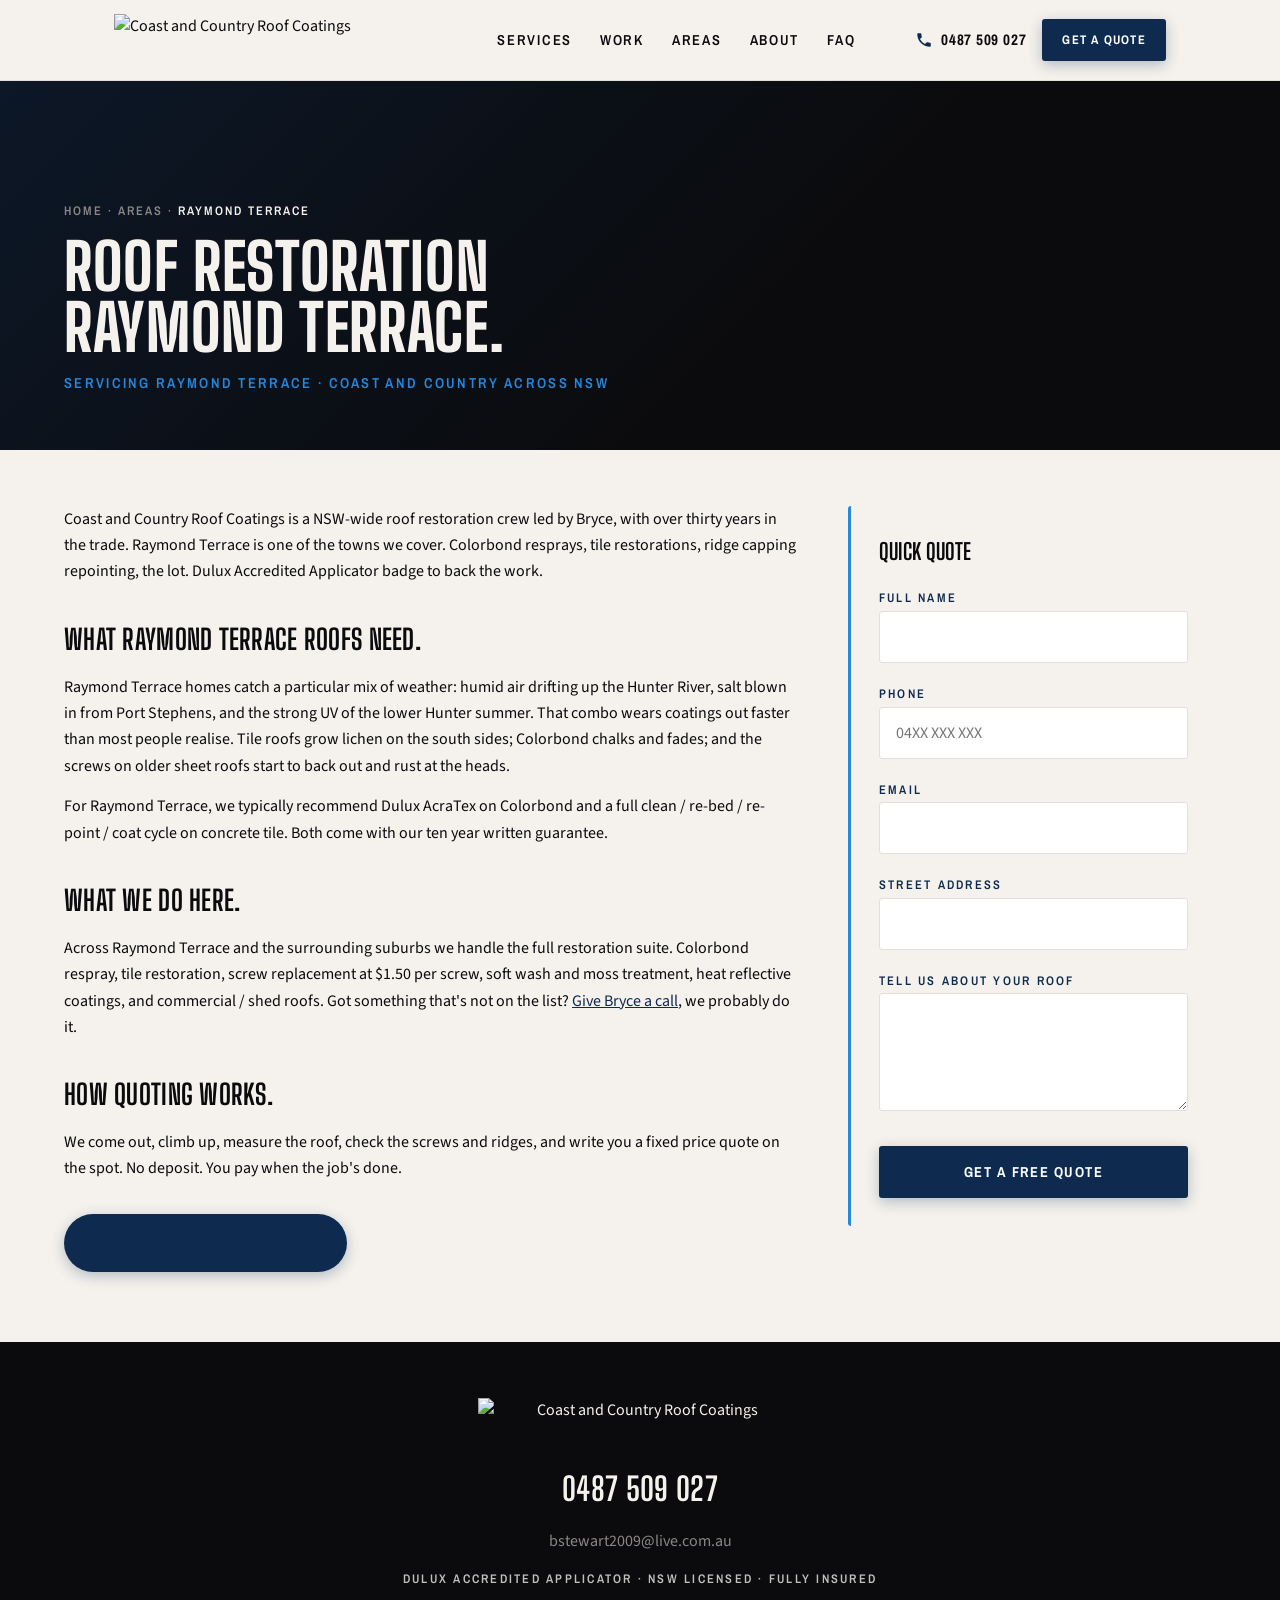
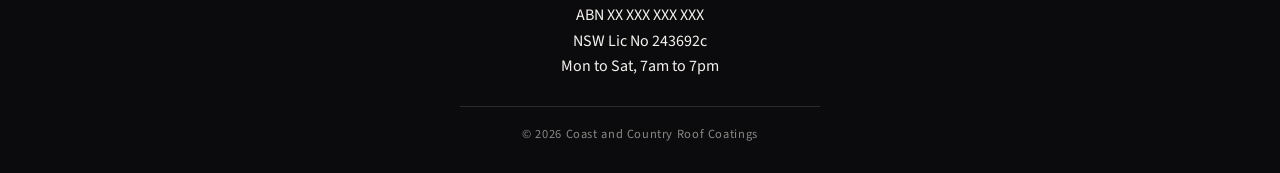
==== commit ef438622: "18" ====
--- a/service-area.html
+++ b/service-area.html
@@ -6,7 +6,11 @@
   <title>Roof Restoration Raymond Terrace · Coast and Country Roof Coatings</title>
   <meta name="description" content="Roof restoration for Raymond Terrace homes. Colorbond respray, tile restoration, soft wash. Dulux Accredited. Ten year written guarantee. Call Bryce on 0487 509 027.">
 
-  <link rel="icon" type="image/png" sizes="32x32" href="images/favicon-32.png">
+  <link rel="icon" type="image/png" href="images/favicon.png">
+  <link rel="icon" type="image/png" sizes="32x32" href="images/favicon.png">
+  <link rel="icon" type="image/png" sizes="192x192" href="images/favicon.png">
+  <link rel="apple-touch-icon" href="images/favicon.png">
+  <link rel="shortcut icon" href="images/favicon.png">
   <meta name="theme-color" content="#0E2A4F">
 
   <link rel="preconnect" href="https://fonts.googleapis.com">
--- a/css/main.css
+++ b/css/main.css
@@ -36,7 +36,7 @@
   --accent:     #2787DB;
   --white:      #FFFFFF;
 
-  --section-py: 40px;
+  --section-py: 56px;
   --max-w: 1200px;
   --header-w: 1100px;
   --pad-x: 24px;
@@ -58,7 +58,7 @@
 }
 
 @media (max-width: 720px) {
-  :root { --section-py: 32px; --pad-x: 16px; }
+  :root { --section-py: 40px; --pad-x: 16px; }
 }
 
 /* --- Layout primitives --------------------------------------------- */
@@ -73,7 +73,7 @@
 
 .section-head {
   max-width: 820px;
-  margin: 0 auto 40px;
+  margin: 0 auto 28px;
   text-align: center;
 }
 .section-head h2 {
@@ -230,14 +230,14 @@
 }
 .brand { display: inline-flex; align-items: center; }
 .brand-logo {
-  height: 44px;
+  height: 52px;
   width: auto;
   display: block;
   object-fit: contain;
 }
 .footer-brand .brand-logo,
-.site-footer .brand-logo { height: 60px; }
-.mobile-sheet-head .brand-logo { height: 36px; }
+.site-footer .brand-logo { height: 64px; }
+.mobile-sheet-head .brand-logo { height: 40px; }
 
 .brand-text {
   font-family: var(--font-display);
@@ -360,159 +360,294 @@
 }
 .mobile-cta { display: flex; flex-direction: column; gap: 12px; margin-top: 20px; }
 
-/* --- HERO ---------------------------------------------------------- */
+/* ===== HERO BASE ===== */
 .hero {
   position: relative;
-  min-height: 720px;
-  display: flex;
+  color: var(--paper);
+  isolation: isolate;
   overflow: hidden;
-  isolation: isolate;
-  background: linear-gradient(180deg, var(--brand-deep) 0%, var(--brand) 100%);
-  color: var(--paper);
-}
-/* PLACEHOLDER · ken-burns animation kept for when hero image is supplied later. */
-.hero picture { position: absolute; inset: 0; z-index: 1; }
-.hero .hero-bg {
+  background: var(--ink);
+}
+
+.hero-bg {
   position: absolute;
   inset: 0;
   width: 100%;
   height: 100%;
   object-fit: cover;
-  object-position: 50% 40%;
-  z-index: 1;
-  will-change: transform;
-}
-@keyframes ken-burns {
-  0%, 100% { transform: scale(1.0); }
-  50%      { transform: scale(1.05); }
-}
-@media (prefers-reduced-motion: reduce) {
-  .hero .hero-bg { animation: none; }
-}
-.hero::before {
-  content: '';
-  position: absolute;
-  inset: 0;
-  z-index: 2;
-  background: linear-gradient(180deg,
-    rgba(0,0,0,.25) 0%,
-    rgba(0,0,0,.05) 50%,
-    rgba(0,0,0,.30) 100%);
-}
+  object-position: center center;
+  z-index: 0;
+}
+
 .hero-content {
   position: relative;
-  z-index: 3;
+  z-index: 2;
   width: 100%;
-  max-width: var(--max-w);
+  max-width: 880px;
   margin: 0 auto;
-  padding: 120px var(--pad-x) 64px;
+  text-align: center;
   display: flex;
   flex-direction: column;
-  justify-content: space-between;
+  align-items: center;
+  gap: 22px;
+}
+
+.hero-top,
+.hero-bottom {
+  display: flex;
+  flex-direction: column;
+  align-items: center;
+  gap: 18px;
   text-align: center;
-  gap: 48px;
-  will-change: transform;
-}
-.hero-top, .hero-bottom { width: 100%; }
+  width: 100%;
+}
+
 .hero-eyebrow {
-  font-family: var(--font-ui);
-  font-weight: 600;
+  color: var(--accent);
+  font-family: 'Archivo Narrow', sans-serif;
+  font-weight: 700;
   font-size: 0.78rem;
-  letter-spacing: 0.20em;
-  text-transform: uppercase;
-  color: var(--accent);
-  margin-bottom: 24px;
-}
+  letter-spacing: 0.18em;
+  text-transform: uppercase;
+  margin: 0;
+  text-shadow: 0 2px 8px rgba(0, 0, 0, 0.7);
+}
+
 .hero-headline {
-  font-family: var(--font-display);
+  color: var(--paper);
+  font-family: 'Big Shoulders Display', sans-serif;
   font-weight: 800;
-  font-size: clamp(3rem, 7vw, 5.75rem);
+  font-size: clamp(2.6rem, 5.5vw, 4.4rem);
   line-height: 0.95;
   letter-spacing: 0.01em;
   text-transform: uppercase;
   margin: 0;
-}
-.hero-headline .accent { color: var(--accent); }
+  text-shadow: 0 4px 16px rgba(0, 0, 0, 0.75);
+}
+
 .hero-sub {
-  font-size: 1.0625rem;
-  max-width: 720px;
-  margin: 0 auto 28px;
   color: var(--paper);
-  opacity: 0.92;
+  font-size: 1rem;
   line-height: 1.55;
-}
+  max-width: 580px;
+  margin: 0 auto;
+  text-shadow: 0 2px 8px rgba(0, 0, 0, 0.7);
+}
+
 .hero-sub-mobile  { display: none; }
 .hero-sub-desktop { display: block; }
+
 .hero-ctas {
   display: flex;
+  flex-direction: row;
   gap: 14px;
   justify-content: center;
   flex-wrap: wrap;
-}
+  margin-top: 4px;
+}
+
 .hero-trust {
-  margin-top: 24px;
-  display: flex;
+  display: flex;
+  flex-wrap: wrap;
   justify-content: center;
   align-items: center;
-  flex-wrap: wrap;
-  gap: 0;
-  font-family: var(--font-ui);
+  gap: 6px 16px;
+  margin-top: 14px;
+}
+
+.hero-trust span {
+  font-family: 'Archivo Narrow', sans-serif;
   font-weight: 600;
   font-size: 0.72rem;
   letter-spacing: 0.18em;
   text-transform: uppercase;
-  color: var(--paper);
-  opacity: 0.7;
-}
-.hero-trust span { padding: 0 14px; }
-.hero-trust .sep { color: var(--accent); padding: 0 6px; opacity: 1; }
-
-.hero-chevron {
-  position: absolute;
-  bottom: 18px;
-  left: 50%;
-  transform: translateX(-50%);
-  z-index: 4;
-  width: 36px;
-  height: 36px;
-  color: var(--paper);
-  opacity: 0.7;
-  animation: hero-bounce 2s ease-in-out infinite;
-}
-.hero-chevron svg { width: 100%; height: 100%; }
-@keyframes hero-bounce {
-  0%, 100% { transform: translate(-50%, 0); }
-  50%      { transform: translate(-50%, 8px); }
-}
-@media (prefers-reduced-motion: reduce) { .hero-chevron { animation: none; } }
-
+  color: var(--accent);
+  white-space: nowrap;
+  text-shadow: 0 2px 6px rgba(0, 0, 0, 0.7);
+}
+.hero-trust .sep {
+  color: rgba(245, 242, 237, 0.5);
+}
+
+/* Hero bottom bar — desktop only (CTAs left/right of centered scroll arrow) */
+.hero-bottom-bar { display: none; }
+
+/* ===== DESKTOP HERO (≥721px) — text TOP-anchored, sits above the roof ===== */
+@media (min-width: 721px) {
+  .hero {
+    min-height: 820px;
+    display: flex;
+    align-items: flex-start;
+    justify-content: center;
+    padding: 100px 24px 80px;
+  }
+
+  /* Eyebrow hidden on desktop only — overlapped the red roof tiles.
+     Mobile keeps it (the upper sky reads cleanly there). */
+  .hero-eyebrow {
+    display: none;
+  }
+
+  /* Tighter gap so the whole block fits in the sky area above the roof */
+  .hero-content {
+    gap: 18px;
+    max-width: 820px;
+  }
+
+  /* Stronger gradient at the top where the text sits, lighter
+     in the middle/bottom so the truck stays visible */
+  .hero::before {
+    content: "";
+    position: absolute;
+    inset: 0;
+    z-index: 1;
+    pointer-events: none;
+    background: linear-gradient(
+      180deg,
+      rgba(0,0,0,0.65) 0%,
+      rgba(0,0,0,0.50) 25%,
+      rgba(0,0,0,0.20) 55%,
+      rgba(0,0,0,0.30) 85%,
+      rgba(0,0,0,0.45) 100%
+    );
+  }
+
+  .hero-headline {
+    font-size: clamp(3.6rem, 6.5vw, 5.4rem);
+    line-height: 0.95;
+    max-width: 880px;
+  }
+
+  .hero-sub {
+    font-size: 0.95rem;
+    line-height: 1.5;
+    max-width: 580px;
+  }
+
+  /* Trust strip hidden on desktop — replaced by bottom bar with CTAs */
+  .hero-trust { display: none !important; }
+
+  /* Original .hero-ctas hidden on desktop — CTAs live in the bottom bar */
+  .hero-content .hero-ctas { display: none; }
+
+  /* Bottom bar: GET A FREE QUOTE | scroll arrow | CALL US */
+  .hero-bottom-bar {
+    display: grid;
+    grid-template-columns: 1fr auto 1fr;
+    align-items: center;
+    gap: 32px;
+    position: absolute;
+    bottom: 32px;
+    left: 0;
+    right: 0;
+    padding: 0 48px;
+    z-index: 3;
+  }
+  .hero-bottom-bar .hero-cta-left  { justify-self: end; }
+  .hero-bottom-bar .hero-cta-right { justify-self: start; }
+
+  .hero-scroll-arrow {
+    width: 48px;
+    height: 48px;
+    border-radius: 50%;
+    background: rgba(255, 255, 255, 0.1);
+    border: 1px solid rgba(255, 255, 255, 0.4);
+    display: flex;
+    align-items: center;
+    justify-content: center;
+    color: var(--paper);
+    transition: background 200ms ease, transform 200ms ease;
+    animation: hero-arrow-bounce 2s ease-in-out infinite;
+  }
+  .hero-scroll-arrow:hover {
+    background: rgba(255, 255, 255, 0.2);
+    transform: scale(1.05);
+  }
+  .hero-scroll-arrow svg {
+    width: 22px;
+    height: 22px;
+  }
+  @keyframes hero-arrow-bounce {
+    0%, 100% { transform: translateY(0); }
+    50%      { transform: translateY(6px); }
+  }
+}
+
+/* ===== MOBILE HERO (≤720px) — text in UPPER PORTION ===== */
 @media (max-width: 720px) {
   .hero {
     min-height: 0;
-    aspect-ratio: 3 / 4;
-  }
-  .hero .hero-bg { object-position: 50% 60%; }
+    height: auto;
+    display: flex;
+    align-items: flex-start;   /* TOP-anchored, not centered */
+    justify-content: center;
+    padding: 56px 20px 0;      /* image sets bottom edge */
+  }
+
+  /* Image renders natively — no crop, no scale. The pre-cropped
+     hero_image_mobile.PNG provides its own framing. */
+  .hero-bg {
+    width: 100%;
+    height: auto;
+    display: block;
+  }
+
+  /* Strong top-half gradient so the eyebrow + headline + sub
+     overlay the bright sky cleanly. Lower half stays clear so
+     the truck is visible. */
+  .hero::before {
+    content: "";
+    position: absolute;
+    inset: 0;
+    z-index: 1;
+    pointer-events: none;
+    background: linear-gradient(
+      180deg,
+      rgba(0,0,0,0.80) 0%,
+      rgba(0,0,0,0.65) 25%,
+      rgba(0,0,0,0.35) 45%,
+      rgba(0,0,0,0.10) 65%,
+      rgba(0,0,0,0.20) 100%
+    );
+  }
+
   .hero-content {
-    padding: 80px 20px 32px;
-    text-align: center;
-    gap: 24px;
-  }
-  .hero-eyebrow { margin-bottom: 16px; font-size: 0.7rem; }
-  .hero-headline { font-size: clamp(2.25rem, 11vw, 3rem); }
-  .hero-sub { margin: 0 0 20px; font-size: 0.98rem; max-width: 100%; }
+    gap: 16px;
+    padding-top: 12px;
+    max-width: 340px;
+  }
+
+  .hero-eyebrow {
+    font-size: 0.65rem;
+    letter-spacing: 0.14em;
+  }
+
+  /* Headline width matches the eyebrow line above. Flat font-size
+     (no clamp) so it doesn't shrink at very small viewports. */
+  .hero-headline {
+    font-size: 2.45rem;
+    line-height: 0.95;
+    max-width: none;
+  }
+
+  .hero-sub-desktop { display: none; }
   .hero-sub-mobile  { display: block; }
-  .hero-sub-desktop { display: none; }
-  .hero-ctas { flex-direction: column; align-items: stretch; }
-  .hero-ctas .btn { width: 100%; max-width: 320px; margin: 0 auto; min-height: 48px; }
-  .hero-trust {
-    margin-top: 20px;
-    font-size: 0.62rem;
-    letter-spacing: 0.16em;
-    line-height: 1.6;
-  }
-  .hero-trust span { padding: 0 8px; }
-  .hero-trust .sep { padding: 0 4px; }
-  .hero-chevron { display: none; }
+
+  .hero-sub,
+  .hero-sub-mobile {
+    font-size: 0.82rem;
+    line-height: 1.5;
+    max-width: 320px;
+  }
+
+  /* Hide CTAs on mobile — sticky bottom bar handles call/quote */
+  .hero-ctas { display: none !important; }
+
+  /* Hide trust strip on mobile to keep hero clean */
+  .hero-trust { display: none !important; }
+
+  /* Hide bottom-bar on mobile — sticky bottom CTA handles call/quote */
+  .hero-bottom-bar { display: none; }
 }
 
 /* --- Services ticker (under hero) --------------------------------- */
@@ -520,7 +655,7 @@
   background: var(--brand);
   color: #fff;
   overflow: hidden;
-  height: 56px;
+  height: 40px;                              /* match .announce-bar */
   display: flex;
   align-items: center;
   border-top: 1px solid var(--brand-deep);
@@ -532,14 +667,14 @@
   white-space: nowrap;
   animation: marquee 50s linear infinite;
   font-family: var(--font-ui);
-  font-weight: 700;
-  font-size: 1rem;
-  letter-spacing: 0.12em;
+  font-weight: 600;                          /* match .announce-track */
+  font-size: 0.78rem;                        /* match .announce-track */
+  letter-spacing: 0.18em;                    /* match .announce-track */
   text-transform: uppercase;
 }
 .ticker-track:hover { animation-play-state: paused; }
-.ticker-track span { padding: 0 22px; }
-.ticker-track .sep { color: var(--accent); padding: 0 10px; }
+.ticker-track span { padding: 0 18px; }      /* match .announce-track span */
+.ticker-track .sep { color: var(--accent); padding: 0 6px; }  /* match .announce-track .dot */
 
 /* --- Services cards ----------------------------------------------- */
 .services-grid {
@@ -560,7 +695,7 @@
   display: flex;
   flex-direction: column;
   transition: transform .3s var(--ease), box-shadow .3s var(--ease), border-color .3s var(--ease);
-  overflow: hidden;
+  overflow: visible;
 }
 .service-card::before {
   content: '';
@@ -568,6 +703,8 @@
   top: 0; left: 0; right: 0;
   height: 3px;
   background: var(--accent);
+  border-top-left-radius: var(--radius);
+  border-top-right-radius: var(--radius);
 }
 .service-card:hover {
   transform: translateY(-4px);
@@ -613,21 +750,32 @@
 .service-card .learn .arrow { transition: transform var(--t) var(--ease); display: inline-block; }
 .service-card:hover .learn .arrow { transform: translateX(4px); }
 
-.service-tag {
+.service-card .service-tag,
+.service-card .service-sticker {
   position: absolute;
-  top: 14px;
-  right: -10px;
+  top: -14px;
+  right: -14px;
+  width: 64px;
+  height: 64px;
+  border-radius: 50%;
   background: var(--accent);
-  color: var(--paper);
-  font-family: var(--font-ui);
+  color: var(--white);
+  display: flex;
+  align-items: center;
+  justify-content: center;
+  font-family: 'Archivo Narrow', sans-serif;
   font-weight: 700;
   font-size: 0.7rem;
-  letter-spacing: 0.18em;
-  text-transform: uppercase;
-  padding: 5px 14px;
+  letter-spacing: 0.1em;
+  text-transform: uppercase;
   transform: rotate(-8deg);
-  z-index: 2;
-  border-radius: 2px;
+  box-shadow: 0 6px 14px rgba(14,42,79,0.25);
+  z-index: 5;
+  transition: transform var(--t) var(--ease);
+}
+.service-card:hover .service-tag,
+.service-card:hover .service-sticker {
+  transform: rotate(-4deg) scale(1.05);
 }
 
 .services-cta-block {
@@ -659,76 +807,98 @@
   margin: 0 auto 20px;
 }
 
-/* --- Common Roof Problems (3-col grid, 6 tiles) ------------------- */
-.problems-grid {
-  display: grid;
-  grid-template-columns: repeat(3, 1fr);
-  gap: 14px;
-}
-@media (max-width: 960px) { .problems-grid { grid-template-columns: repeat(2, 1fr); } }
-@media (max-width: 480px) {
-  .problems-grid { grid-template-columns: 1fr; gap: 16px; }
-  .problem-card { align-items: center; text-align: center; }
-}
-
-.problem-card {
-  background: #fff;
-  border: 1px solid var(--line);
+/* --- Common Roof Problems (constant-drift marquee) -------------- */
+/* (.problems-section uses the global section padding token now —
+    no per-section override needed.) */
+.problems-marquee {
+  overflow: hidden;
+  position: relative;
+  margin: 32px 0 28px;
+  -webkit-mask-image: linear-gradient(90deg, transparent 0, black 8%, black 92%, transparent 100%);
+  mask-image: linear-gradient(90deg, transparent 0, black 8%, black 92%, transparent 100%);
+}
+.problems-track {
+  display: flex;
+  gap: 16px;
+  width: max-content;
+  animation: problems-drift 60s linear infinite;
+}
+.problems-marquee:hover .problems-track {
+  animation-play-state: paused;
+}
+.problem-tile {
+  flex: 0 0 320px;
+  background: var(--white);
+  border-top: 3px solid var(--accent);
+  padding: 28px 24px;
   border-radius: var(--radius);
-  padding: 28px 22px;
-  display: flex;
-  flex-direction: column;
-  gap: 0;
-  transition: transform .3s var(--ease), border-color .3s var(--ease), box-shadow .3s var(--ease);
-}
-.problem-card:hover {
-  transform: translateY(-3px);
-  border-color: var(--accent);
-  box-shadow: var(--shadow-card-hover);
-}
-.problem-card .problem-icon {
-  width: 32px;
-  height: 32px;
-  color: var(--accent);
-  transition: transform .3s var(--ease);
-}
-.problem-card:hover .problem-icon { transform: scale(1.08); }
-.problem-card h3 {
-  font-family: var(--font-display);
-  font-weight: 700;
-  font-size: 1.1rem;
+  box-shadow: 0 2px 12px rgba(14, 42, 79, 0.06);
+}
+.problem-tile h3 {
+  color: var(--brand);
+  font-family: 'Big Shoulders Display', sans-serif;
+  font-weight: 800;
+  font-size: 1.15rem;
+  line-height: 1.1;
+  margin: 0 0 10px;
+  text-transform: uppercase;
   letter-spacing: 0.01em;
-  text-transform: uppercase;
+}
+.problem-tile p {
+  margin: 0;
+  font-size: 0.92rem;
+  line-height: 1.5;
   color: var(--ink);
-  line-height: 1.1;
-  margin-top: 16px;
-}
-.problem-card p {
-  font-family: var(--font-body);
-  font-size: 0.92rem;
-  color: var(--concrete);
-  line-height: 1.5;
-  margin-top: 10px;
+}
+@keyframes problems-drift {
+  from { transform: translateX(0); }
+  to   { transform: translateX(-50%); }
+}
+@media (prefers-reduced-motion: reduce) {
+  .problems-track { animation: none; }
 }
 
 .problems-cta {
   text-align: center;
-  margin-top: 36px;
+  margin-top: 32px;
+  display: flex;
+  flex-direction: column;
+  align-items: center;
+  gap: 0;
 }
 .problems-cta-lead {
-  font-size: 1rem;
+  font-family: 'Archivo Narrow', sans-serif;
+  font-weight: 600;
+  font-size: 0.9rem;
+  letter-spacing: 0.06em;
   color: var(--ink);
-  margin-bottom: 14px;
+  margin: 0 0 16px;
+}
+
+@media (max-width: 720px) {
+  /* .problems-section padding now follows global token */
+  .problem-tile {
+    flex: 0 0 280px;
+    padding: 22px 18px;
+  }
+  .problem-tile h3 { font-size: 1rem; }
+  .problem-tile p { font-size: 0.84rem; }
+  .problems-track { animation-duration: 50s; }
+  .problems-cta-lead { font-size: 0.8rem; }
 }
 
 /* --- Trust section (Accredited By) -------------------------------- */
 .trust-section {
-  padding: 56px 0;
+  padding-top: 18px !important;
+  padding-bottom: 18px !important;
 }
 .trust-header {
   text-align: center;
   margin-bottom: 32px;
 }
+.trust-section .trust-header {
+  margin-bottom: 12px;
+}
 .trust-badge-row {
   display: flex;
   flex-wrap: wrap;
@@ -742,11 +912,17 @@
   display: flex;
   flex-direction: column;
   align-items: center;
-  gap: 8px;
+  justify-content: flex-start;
+  gap: 10px;
+  min-width: 0;
   transition: transform var(--t) var(--ease);
 }
 .trust-badge:hover { transform: translateY(-2px); }
 .trust-badge-mark {
+  display: flex;
+  align-items: center;
+  justify-content: center;
+  height: 1.8rem;
   font-family: 'Big Shoulders Display', sans-serif;
   font-weight: 800;
   font-size: 1.6rem;
@@ -754,15 +930,21 @@
   color: var(--brand);
   text-transform: uppercase;
   line-height: 1;
+  white-space: nowrap;
 }
 .trust-badge-label {
+  display: flex;
+  align-items: center;
+  justify-content: center;
+  text-align: center;
+  line-height: 1.2;
+  min-height: 2.2em;
   font-family: 'Archivo Narrow', sans-serif;
   font-weight: 600;
   font-size: 0.72rem;
   letter-spacing: 0.18em;
   text-transform: uppercase;
   color: var(--concrete);
-  text-align: center;
 }
 .trust-badge-divider {
   width: 1px;
@@ -771,11 +953,29 @@
   flex-shrink: 0;
 }
 @media (max-width: 720px) {
-  .trust-section { padding: 40px 0; }
+  .trust-section {
+    padding-top: 6px !important;
+    padding-bottom: 6px !important;
+  }
+  .trust-section .trust-header { margin-bottom: 8px; }
   .trust-header { margin-bottom: 20px; }
-  .trust-badge-row { gap: 24px 16px; }
-  .trust-badge-mark { font-size: 1rem; }
-  .trust-badge-label { font-size: 0.55rem; letter-spacing: 0.12em; }
+  .trust-badge-row {
+    gap: 20px 12px;
+    flex-wrap: nowrap;
+  }
+  .trust-badge {
+    flex: 1 1 33%;
+    min-width: 0;
+  }
+  .trust-badge-mark {
+    height: 1.1rem;
+    font-size: 0.78rem;
+  }
+  .trust-badge-label {
+    font-size: 0.5rem;
+    letter-spacing: 0.1em;
+    min-height: 2em;
+  }
   .trust-badge-divider { height: 32px; }
 }
 
@@ -832,19 +1032,21 @@
 
 /* --- Featured Job · before/after slider --------------------------- */
 .featured-job .ba-slider { margin-top: 24px; }
+
 .ba-slider {
   position: relative;
-  aspect-ratio: 16 / 9;
   width: 100%;
   max-width: 1100px;
   margin: 0 auto;
+  aspect-ratio: 797 / 430;   /* matches actual cropped image dims */
   overflow: hidden;
-  cursor: ew-resize;
+  border-radius: var(--radius);
   background: var(--ink);
   user-select: none;
   touch-action: none;
-  border-radius: var(--radius);
-}
+  cursor: ew-resize;
+}
+
 .ba-slider .pane {
   position: absolute;
   inset: 0;
@@ -852,9 +1054,8 @@
   height: 100%;
   overflow: hidden;
 }
-.ba-slider .pane img,
-.ba-slider .pane.before img,
-.ba-slider .pane.after img {
+
+.ba-slider .pane img {
   position: absolute;
   inset: 0;
   width: 100%;
@@ -863,31 +1064,52 @@
   object-position: center center;
   display: block;
 }
+
 .ba-slider .pane.before { z-index: 1; }
-.ba-slider .pane.after  { z-index: 2; clip-path: inset(0 0 0 50%); transition: clip-path .12s ease-out; }
-.ba-slider .handle {
+.ba-slider .pane.after  { z-index: 2; clip-path: inset(0 0 0 50%); }
+
+@media (max-width: 720px) {
+  .ba-slider { aspect-ratio: 797 / 430; }
+}
+
+/* Drag handle (vertical line) and grip (round centre puck) */
+.ba-slider .handle,
+.ba-slider .ba-handle {
   position: absolute;
-  top: 0; bottom: 0;
+  top: 0;
+  bottom: 0;
   left: 50%;
-  width: 4px;
-  background: #fff;
+  width: 2px;
+  background: var(--white);
   transform: translateX(-50%);
+  cursor: ew-resize;
+  z-index: 10;
   pointer-events: none;
   box-shadow: 0 0 12px rgba(0,0,0,.4);
 }
 .ba-slider .handle-grip {
   position: absolute;
-  top: 50%; left: 50%;
+  top: 50%;
+  left: 50%;
   transform: translate(-50%, -50%);
-  width: 56px; height: 56px;
+  width: 48px;
+  height: 48px;
   border-radius: 50%;
-  background: #fff;
-  box-shadow: var(--shadow-md);
+  background: var(--white);
+  color: var(--brand);
   display: flex;
   align-items: center;
   justify-content: center;
-}
-.ba-slider .handle-grip svg { width: 18px; height: 18px; color: var(--brand); }
+  box-shadow: 0 4px 16px rgba(0,0,0,0.4);
+  pointer-events: auto;
+  cursor: ew-resize;
+}
+.ba-slider .handle-grip svg {
+  width: 14px;
+  height: 14px;
+  flex-shrink: 0;
+  color: var(--brand);
+}
 .ba-label {
   position: absolute;
   top: 16px;
@@ -1004,7 +1226,7 @@
   font-size: 0.92rem;
   color: rgba(245,242,237,.78);
 }
-.ba-carousel .ba-slider { aspect-ratio: 16 / 9; }
+/* .ba-carousel .ba-slider inherits 16/9 from base .ba-slider rule above. */
 
 .ba-dots {
   display: flex;
@@ -1071,26 +1293,36 @@
 .gallery-tile img { width: 100%; height: 100%; object-fit: cover; transition: transform .6s var(--ease); }
 .gallery-tile:hover img { transform: scale(1.05); }
 
-.gallery-dots {
-  display: flex;
-  gap: 8px;
+.gallery-controls {
+  display: flex;
   justify-content: center;
+  align-items: center;
+  gap: 16px;
   margin-top: 24px;
 }
-.gallery-dot {
-  position: relative;
-  width: 8px; height: 8px;
+.gallery-arrow {
+  width: 48px;
+  height: 48px;
   border-radius: 50%;
-  background: rgba(245,242,237,.20);
-  transition: background var(--t) var(--ease), transform var(--t) var(--ease);
-}
-.gallery-dot::before {
-  content: '';
-  position: absolute;
-  inset: -18px;
-  border-radius: 50%;
-}
-.gallery-dot.is-active { background: var(--accent); transform: scale(1.3); }
+  background: var(--paper);
+  color: var(--brand);
+  border: 1px solid var(--line);
+  display: flex;
+  align-items: center;
+  justify-content: center;
+  cursor: pointer;
+  transition: background 200ms ease, color 200ms ease, transform 200ms ease, border-color 200ms ease;
+}
+.gallery-arrow:hover {
+  background: var(--accent);
+  color: var(--white);
+  border-color: var(--accent);
+  transform: scale(1.05);
+}
+.gallery-arrow svg {
+  width: 18px;
+  height: 18px;
+}
 
 /* --- Colour guide -------------------------------------------------- */
 .colour-grid {
@@ -1292,17 +1524,39 @@
   scroll-snap-align: start;
   display: flex;
   flex-direction: column;
-}
-.review-stars { display: flex; gap: 4px; margin-bottom: 16px; }
+  gap: 14px;
+}
+.review-stars {
+  display: flex;
+  justify-content: center;
+  align-items: center;
+  gap: 4px;
+}
 .review-stars svg { width: 18px; height: 18px; color: #E8B620; }
-.review-text { font-size: 1rem; line-height: 1.55; color: var(--ink); margin-bottom: 20px; flex: 1; }
-.review-divider { display: block; width: 60px; height: 1px; background: var(--accent); margin-bottom: 12px; }
+.review-text {
+  font-size: 1rem;
+  line-height: 1.55;
+  color: var(--ink);
+  text-align: center;
+  flex: 1;
+  margin: 0;
+}
 .review-name {
   font-family: var(--font-display);
   font-weight: 700;
   font-size: 1.1rem;
   letter-spacing: 0.01em;
   text-transform: uppercase;
+  text-align: center;
+  margin-top: auto;
+}
+.review-divider {
+  display: block;
+  width: 60px;
+  height: 1px;
+  background: var(--accent);
+  align-self: flex-end;
+  margin-top: 8px;
 }
 
 .reviews-arrow {
@@ -1546,11 +1800,11 @@
 .form-submit { width: 100%; margin-top: 8px; }
 .form-note { font-size: 0.85rem; color: var(--concrete); text-align: center; }
 
-/* --- Footer ------------------------------------------------------- */
+/* --- Footer (paper / cream) --------------------------------------- */
 .site-footer {
-  background: var(--brand-deep);
-  color: var(--paper);
-  padding: 56px 0 28px;
+  background: var(--paper);
+  color: var(--ink);
+  padding: 64px 0 32px;
   border-top: 4px solid var(--accent);
 }
 .footer-grid {
@@ -1562,7 +1816,7 @@
 @media (max-width: 900px) { .footer-grid { grid-template-columns: 1fr 1fr; gap: 32px; } }
 @media (max-width: 560px) { .footer-grid { grid-template-columns: 1fr; gap: 28px; } }
 
-.footer-col h4 {
+.site-footer .footer-col h4 {
   font-family: var(--font-ui);
   font-weight: 700;
   font-size: 0.82rem;
@@ -1571,16 +1825,33 @@
   color: var(--accent);
   margin-bottom: 18px;
   padding-bottom: 10px;
-  border-bottom: 1px solid rgba(255,255,255,.08);
-}
-.footer-col ul li {
+  border-bottom: 1px solid var(--line);
+}
+.site-footer .footer-col ul li {
   padding: 6px 0;
   font-size: 0.95rem;
-  color: rgba(245,242,237,.78);
-}
-.footer-col ul li a { transition: color var(--t) var(--ease); }
-.footer-col ul li a:hover { color: var(--accent); }
-
+  color: var(--ink);
+}
+.site-footer .footer-col ul li a { color: var(--ink); transition: color var(--t) var(--ease); }
+.site-footer .footer-col ul li a:hover { color: var(--accent); }
+
+/* Center the footer brand column on all sizes */
+.site-footer .footer-brand {
+  display: flex;
+  flex-direction: column;
+  align-items: center;
+  text-align: center;
+}
+.site-footer .footer-brand .brand-logo,
+.site-footer .footer-logo,
+.site-footer .brand-logo {
+  margin: 0 auto;
+}
+.site-footer .footer-brand p {
+  text-align: center;
+  margin-left: auto;
+  margin-right: auto;
+}
 .footer-brand .brand-text {
   display: inline-flex;
   flex-direction: column;
@@ -1599,78 +1870,97 @@
   margin-top: 6px;
   color: var(--accent);
 }
-.footer-brand p {
+.site-footer .footer-brand p {
   margin-top: 18px;
   font-size: 0.94rem;
   line-height: 1.55;
-  color: rgba(245,242,237,.78);
+  color: var(--concrete);
   max-width: 320px;
 }
-.footer-phone-block { margin-top: 22px; }
-.footer-phone-block .label {
-  font-family: var(--font-ui);
-  font-weight: 600;
-  font-size: 0.74rem;
-  letter-spacing: 0.18em;
-  text-transform: uppercase;
-  color: var(--accent);
-  display: block;
-  margin-bottom: 4px;
-}
-.footer-phone-block .phone {
-  display: block;
-  font-family: var(--font-display);
-  font-weight: 800;
-  font-size: 1.6rem;
-  color: var(--paper);
-  letter-spacing: 0.01em;
-  margin-bottom: 6px;
-}
-.footer-phone-block .email {
-  font-size: 0.92rem;
-  color: rgba(245,242,237,.78);
-}
-.footer-phone-block .email:hover { color: var(--accent); }
-
 .footer-social { display: flex; gap: 12px; margin-top: 16px; }
-.footer-social a {
+.site-footer .footer-social a {
   width: 36px; height: 36px;
-  border: 1px solid var(--accent);
+  border: 1px solid var(--line);
   border-radius: var(--radius);
   display: inline-flex;
   align-items: center;
   justify-content: center;
-  color: var(--accent);
-  transition: background var(--t) var(--ease), color var(--t) var(--ease);
-}
-.footer-social a:hover { background: var(--accent); color: var(--brand-deep); }
+  color: var(--brand);
+  transition: background var(--t) var(--ease), color var(--t) var(--ease), border-color var(--t) var(--ease);
+}
+.site-footer .footer-social a:hover {
+  background: var(--accent);
+  color: var(--white);
+  border-color: var(--accent);
+}
 .footer-social svg { width: 16px; height: 16px; }
 
 .footer-credentials {
-  border-top: 1px solid rgba(255,255,255,.08);
-  padding-top: 22px;
   display: flex;
   flex-wrap: wrap;
-  gap: 8px 22px;
-  font-family: var(--font-ui);
+  justify-content: center;
+  align-items: center;
+  gap: 12px 28px;
+  padding: 24px 0;
+  border-top: 1px solid var(--line);
+  list-style: none;
+}
+.footer-credentials span {
+  font-family: 'Archivo Narrow', sans-serif;
   font-weight: 600;
-  font-size: 0.74rem;
-  letter-spacing: 0.16em;
-  text-transform: uppercase;
-  color: rgba(245,242,237,.65);
-  margin-bottom: 22px;
-}
-.footer-credentials .sep { color: var(--accent); }
-
-.footer-bottom {
-  border-top: 1px solid rgba(255,255,255,.08);
-  padding-top: 18px;
+  font-size: 0.78rem;
+  letter-spacing: 0.14em;
+  text-transform: uppercase;
+  color: var(--concrete);
+  white-space: nowrap;
+}
+@media (max-width: 720px) {
+  .footer-credentials {
+    gap: 10px 20px;
+    padding: 20px 0;
+  }
+  .footer-credentials span {
+    font-size: 0.68rem;
+    letter-spacing: 0.1em;
+  }
+}
+
+/* Navy band at the very bottom — sits OUTSIDE the main .wrap so it spans full width */
+.footer-bottom-band {
+  background: var(--brand);
+  color: var(--paper);
+  padding: 18px 0;
+  margin-top: 32px;
+}
+.footer-bottom-row {
   display: flex;
   justify-content: space-between;
+  align-items: center;
+  gap: 16px;
   flex-wrap: wrap;
-  gap: 12px;
-  font-size: 0.84rem;
-  color: rgba(245,242,237,.55);
+  font-family: 'Archivo Narrow', sans-serif;
+  font-weight: 500;
+  font-size: 0.78rem;
+  letter-spacing: 0.06em;
+  color: rgba(245, 242, 237, 0.75);
+}
+.footer-bottom-band .footer-copy,
+.footer-bottom-band .footer-abn {
+  margin: 0;
+  color: inherit;
+  font-size: inherit;
+  letter-spacing: inherit;
+}
+
+@media (max-width: 720px) {
+  .footer-cta { margin-top: 28px; padding-top: 24px; }
+  .footer-bottom-band { padding: 14px 0; margin-top: 20px; }
+  .footer-bottom-row {
+    flex-direction: column;
+    text-align: center;
+    gap: 6px;
+    font-size: 0.72rem;
+  }
 }
 
 /* --- Sticky mobile CTA -------------------------------------------- */
@@ -1958,7 +2248,7 @@
     padding-top: 48px !important;
     padding-bottom: 48px !important;
   }
-  .section-head { margin-bottom: 24px; }
+  .section-head { margin-bottom: 20px; }
   .section-head h2 {
     font-size: clamp(1.6rem, 7vw, 2.2rem);
     margin-bottom: 8px;
@@ -2058,33 +2348,8 @@
     margin-right: auto;
   }
 
-  /* --- 7. Common Roof Problems (2-up grid on mobile) ------------- */
-  .problems-grid {
-    grid-template-columns: 1fr 1fr !important;
-    gap: 10px !important;
-  }
-  .problem-card {
-    padding: 18px 12px;
-    text-align: center;
-    align-items: center;
-  }
-  .problem-card .problem-icon {
-    width: 28px;
-    height: 28px;
-    margin: 0 auto 8px;
-    display: block;
-  }
-  .problem-card h3 {
-    font-size: 0.85rem;
-    text-align: center;
-    margin-top: 0;
-  }
-  .problem-card p {
-    font-size: 0.78rem;
-    line-height: 1.4;
-    text-align: center;
-    margin-top: 6px;
-  }
+  /* --- 7. (Common Roof Problems mobile rules now live with the
+            base problems-section block — see top of file.) ------- */
 
   /* --- 8. (Trust Badge Row mobile rules now live with the base
             trust-section block — see top of file.) --------------- */
@@ -2163,12 +2428,8 @@
     font-size: 0.7rem;
     padding-top: 16px;
   }
-  .footer-bottom {
-    flex-direction: column;
-    align-items: center;
-    text-align: center;
-    gap: 8px;
-  }
+  /* (.footer-bottom replaced by .footer-bottom-band — mobile rules
+      now live with the base navy-band block above.) */
   .footer-social { justify-content: center; }
 
   /* --- 12. Areas section (h2 wraps cleanly, summaries left) ------ */
@@ -2232,13 +2493,15 @@
     font-size: 0.72rem;
     margin-top: 10px;
   }
-  /* POPULAR sticker shrunk for the smaller card scale */
-  .services-grid .service-card .service-tag {
+  /* POPULAR circular badge shrunk for the smaller card scale */
+  .service-card .service-tag,
+  .service-card .service-sticker {
+    width: 48px;
+    height: 48px;
+    top: -10px;
+    right: -10px;
     font-size: 0.55rem;
-    padding: 4px 10px;
-    transform: rotate(-8deg) scale(0.85);
-    top: 6px;
-    right: -6px;
+    padding: 0;
   }
   /* If a Colorbond featured spans multi-col, neutralise on mobile */
   .services-grid .service-card.featured { grid-column: span 1; }
@@ -2331,9 +2594,9 @@
 @media (max-width: 720px) {
 
   /* --- 1. Logo sizing on mobile ---------------------------------- */
-  .site-header .brand-logo { height: 30px; }
+  .site-header .brand-logo { height: 38px; }
   .footer-brand .brand-logo,
-  .site-footer .brand-logo { height: 48px; }
+  .site-footer .brand-logo { height: 52px; }
 
   /* --- 4. (About-stats element removed — see top of file.) ------- */
 
@@ -2348,19 +2611,116 @@
   }
 }
 
+/* (B/A slider mobile 4/3 aspect-ratio now lives with the base
+    .ba-slider block — see top of file.) */
+
 /* =====================================================================
-   B/A SLIDER MOBILE ASPECT-RATIO OVERRIDE (≤720px)
-   Drops both the Featured Job and the More Work carousel sliders
-   to 4/3 on phones so the photos stay readable. Sits last so it
-   overrides the .ba-carousel .ba-slider { aspect-ratio: 16/9 } rule.
+   ENGAGEMENT ENHANCEMENTS · subtle motion + interactive polish
+   1. Headline word-stagger reveal
+   2. Card lift + shadow on hover
+   3. Image scale-in on viewport entry
+   4. CTA magnetic hover (transition for smooth return)
+   5. Sticky credential micro-bar
    ===================================================================== */
+
+/* 1. Headline word-stagger reveal */
+.word-reveal {
+  display: inline-block;
+  opacity: 0;
+  transform: translateY(12px);
+  transition: opacity 500ms cubic-bezier(0.2, 0.6, 0.2, 1),
+              transform 500ms cubic-bezier(0.2, 0.6, 0.2, 1);
+}
+.word-reveal.is-in { opacity: 1; transform: translateY(0); }
+@media (prefers-reduced-motion: reduce) {
+  .word-reveal { opacity: 1; transform: none; transition: none; }
+}
+
+/* 2. Card lift + shadow on hover */
+.service-card {
+  transition: transform 280ms cubic-bezier(0.2, 0.6, 0.2, 1),
+              box-shadow 280ms cubic-bezier(0.2, 0.6, 0.2, 1);
+}
+.service-card:hover {
+  transform: translateY(-6px);
+  box-shadow: 0 14px 32px rgba(14, 42, 79, 0.14);
+}
+.problem-tile {
+  transition: transform 280ms cubic-bezier(0.2, 0.6, 0.2, 1),
+              box-shadow 280ms cubic-bezier(0.2, 0.6, 0.2, 1);
+}
+.problem-tile:hover {
+  transform: translateY(-4px);
+  box-shadow: 0 10px 24px rgba(14, 42, 79, 0.12);
+}
 @media (max-width: 720px) {
-  .ba-slider,
-  .ba-carousel .ba-slider {
-    aspect-ratio: 4 / 3;
-  }
-}
-
-
-
-
+  .service-card:hover,
+  .problem-tile:hover { transform: none; }
+}
+
+/* 3. Image scale-in on viewport entry */
+.image-reveal {
+  opacity: 0;
+  transform: scale(0.96);
+  transition: opacity 700ms cubic-bezier(0.2, 0.6, 0.2, 1),
+              transform 700ms cubic-bezier(0.2, 0.6, 0.2, 1);
+}
+.image-reveal.is-in { opacity: 1; transform: scale(1); }
+@media (prefers-reduced-motion: reduce) {
+  .image-reveal { opacity: 1; transform: none; transition: none; }
+}
+
+/* 4. CTA magnetic hover — smooth return when cursor leaves */
+.btn-primary,
+.phone-pill {
+  transition: transform 220ms cubic-bezier(0.2, 0.6, 0.2, 1),
+              background 200ms ease,
+              color 200ms ease;
+}
+
+/* 5. Sticky credential micro-bar */
+.sticky-creds {
+  position: fixed;
+  top: 0;
+  left: 0;
+  right: 0;
+  background: var(--brand);
+  color: var(--paper);
+  transform: translateY(-100%);
+  transition: transform 380ms cubic-bezier(0.2, 0.6, 0.2, 1);
+  z-index: 90;
+  padding: 10px 0;
+  box-shadow: 0 4px 16px rgba(0, 0, 0, 0.18);
+}
+.sticky-creds.is-visible { transform: translateY(0); }
+.sticky-creds-row {
+  display: flex;
+  align-items: center;
+  justify-content: center;
+  gap: 6px 16px;
+  flex-wrap: wrap;
+  font-family: 'Archivo Narrow', sans-serif;
+  font-weight: 600;
+  font-size: 0.78rem;
+  letter-spacing: 0.12em;
+  text-transform: uppercase;
+}
+.sticky-creds-item { color: var(--paper); }
+.sticky-creds-sep  { color: var(--accent); }
+.sticky-creds-cta {
+  color: var(--accent);
+  text-decoration: none;
+  margin-left: 16px;
+  padding: 6px 14px;
+  border: 1px solid var(--accent);
+  border-radius: 999px;
+  transition: background 200ms ease, color 200ms ease;
+}
+.sticky-creds-cta:hover {
+  background: var(--accent);
+  color: var(--paper);
+}
+@media (max-width: 720px) {
+  .sticky-creds { display: none; }
+}
+
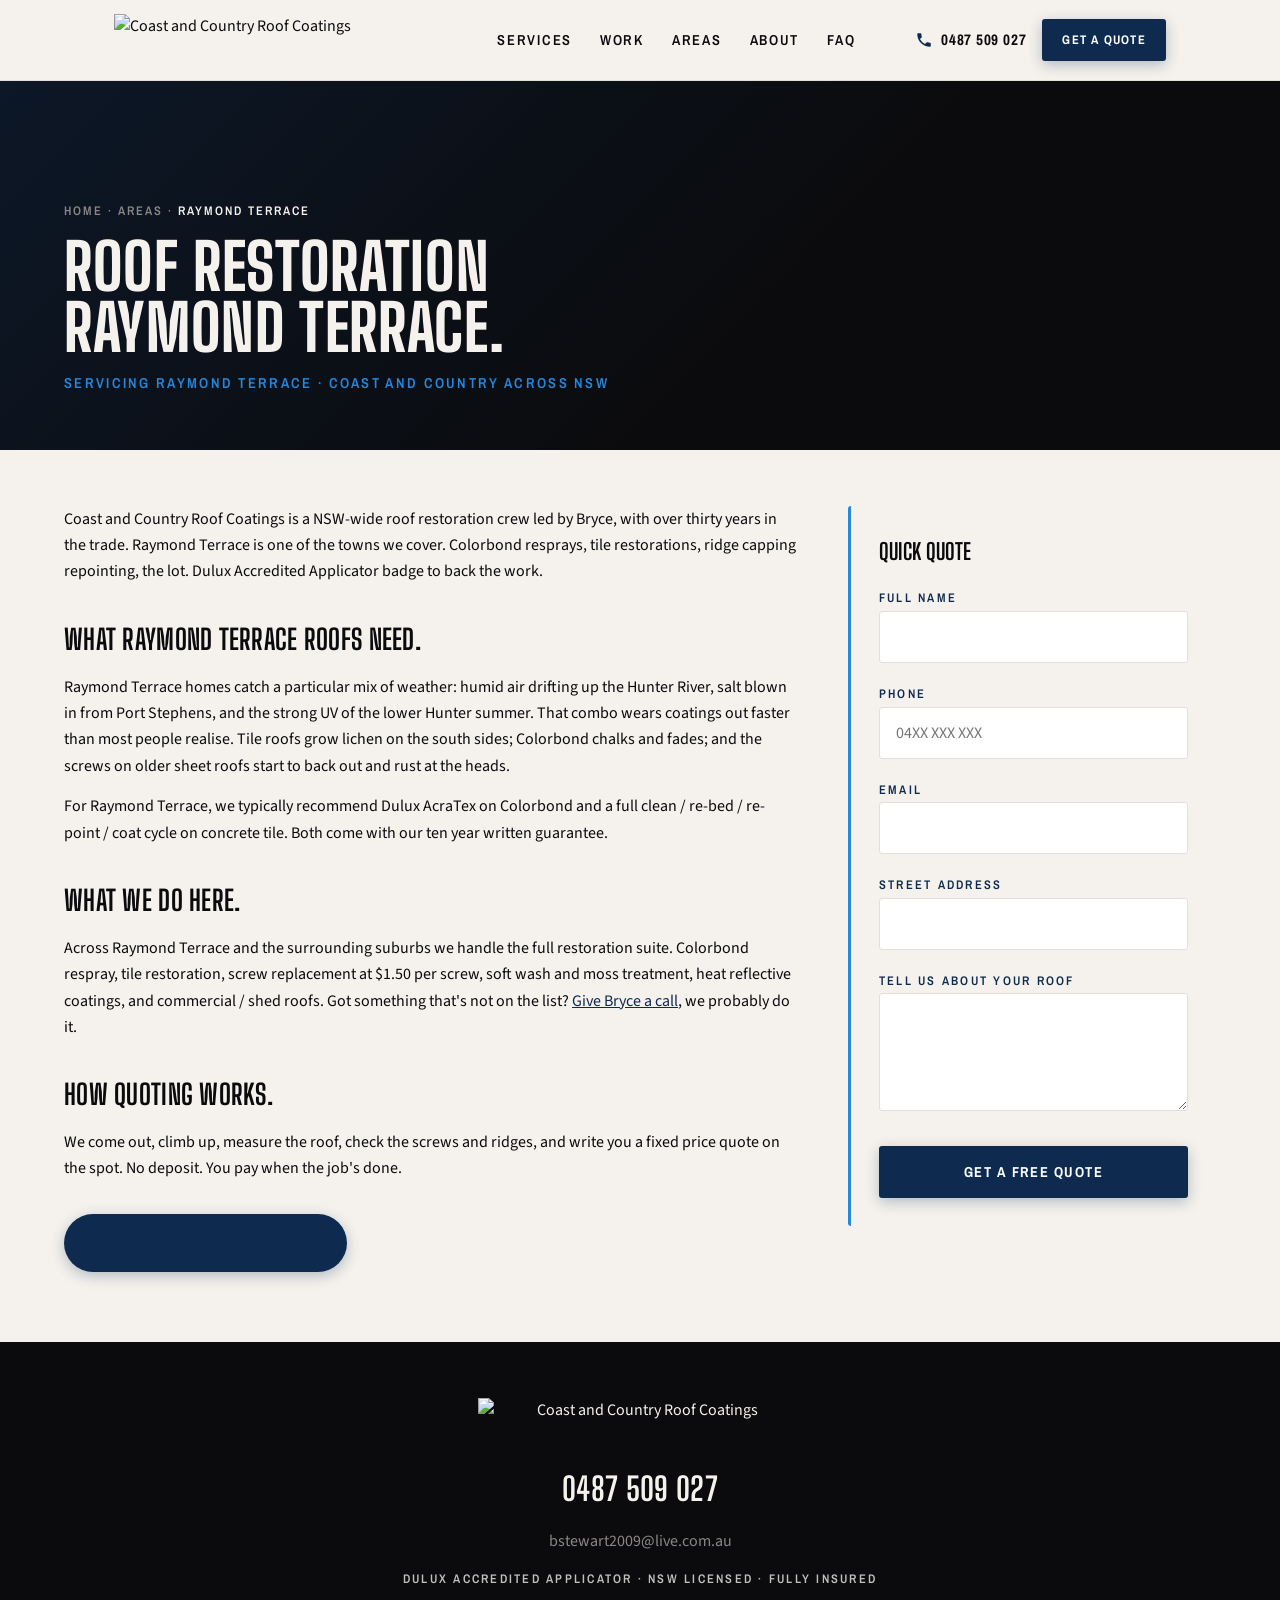
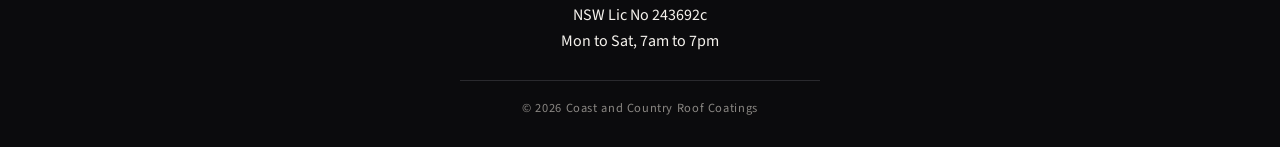
==== commit a07e5d90: "21" ====
--- a/service-area.html
+++ b/service-area.html
@@ -133,7 +133,6 @@
       <a href="mailto:bstewart2009@live.com.au" class="footer-email">bstewart2009@live.com.au</a>
       <div class="footer-creds">Dulux Accredited Applicator · NSW Licensed · Fully Insured</div>
       <div class="footer-meta">
-        <p>ABN XX XXX XXX XXX</p>
         <p>NSW Lic No 243692c</p>
         <p>Mon to Sat, 7am to 7pm</p>
       </div>
--- a/css/main.css
+++ b/css/main.css
@@ -369,7 +369,8 @@
   background: var(--ink);
 }
 
-.hero-bg {
+/* DESKTOP HERO IMAGE — full-bleed cover */
+.hero-bg-desktop {
   position: absolute;
   inset: 0;
   width: 100%;
@@ -377,6 +378,12 @@
   object-fit: cover;
   object-position: center center;
   z-index: 0;
+  display: block;
+}
+
+/* MOBILE HERO IMAGE — hidden by default, swapped in below 720px */
+.hero-bg-mobile {
+  display: none;
 }
 
 .hero-content {
@@ -576,20 +583,31 @@
 /* ===== MOBILE HERO (≤720px) — text in UPPER PORTION ===== */
 @media (max-width: 720px) {
   .hero {
-    min-height: 0;
-    height: auto;
-    display: flex;
-    align-items: flex-start;   /* TOP-anchored, not centered */
-    justify-content: center;
-    padding: 56px 20px 0;      /* image sets bottom edge */
-  }
-
-  /* Image renders natively — no crop, no scale. The pre-cropped
-     hero_image_mobile.PNG provides its own framing. */
-  .hero-bg {
-    width: 100%;
-    height: auto;
-    display: block;
+    height: auto !important;
+    min-height: 0 !important;
+    padding: 0 !important;
+    margin: 0 !important;
+    display: block !important;
+    background: transparent !important;
+    position: relative;
+    overflow: hidden;
+  }
+
+  /* Hide desktop image on mobile */
+  .hero-bg-desktop { display: none; }
+
+  /* Mobile image at NATURAL dimensions — no cropping, ever */
+  .hero-bg-mobile {
+    display: block !important;
+    width: 100% !important;
+    height: auto !important;
+    margin: 0 !important;
+    padding: 0 !important;
+    vertical-align: top !important;
+    position: relative !important;
+    object-fit: unset !important;
+    object-position: unset !important;
+    aspect-ratio: unset !important;
   }
 
   /* Strong top-half gradient so the eyebrow + headline + sub
@@ -612,8 +630,14 @@
   }
 
   .hero-content {
+    position: absolute;
+    top: 56px;
+    left: 0;
+    right: 0;
+    z-index: 2;
+    padding: 0 20px;
+    margin: 0 auto;
     gap: 16px;
-    padding-top: 12px;
     max-width: 340px;
   }
 
@@ -1945,11 +1969,19 @@
   color: rgba(245, 242, 237, 0.75);
 }
 .footer-bottom-band .footer-copy,
-.footer-bottom-band .footer-abn {
+.footer-bottom-band .footer-email-link {
   margin: 0;
   color: inherit;
   font-size: inherit;
   letter-spacing: inherit;
+}
+.footer-bottom-band .footer-email-link {
+  text-decoration: none;
+  transition: color 200ms ease, opacity 200ms ease;
+}
+.footer-bottom-band .footer-email-link:hover {
+  color: var(--accent);
+  text-decoration: underline;
 }
 
 @media (max-width: 720px) {
